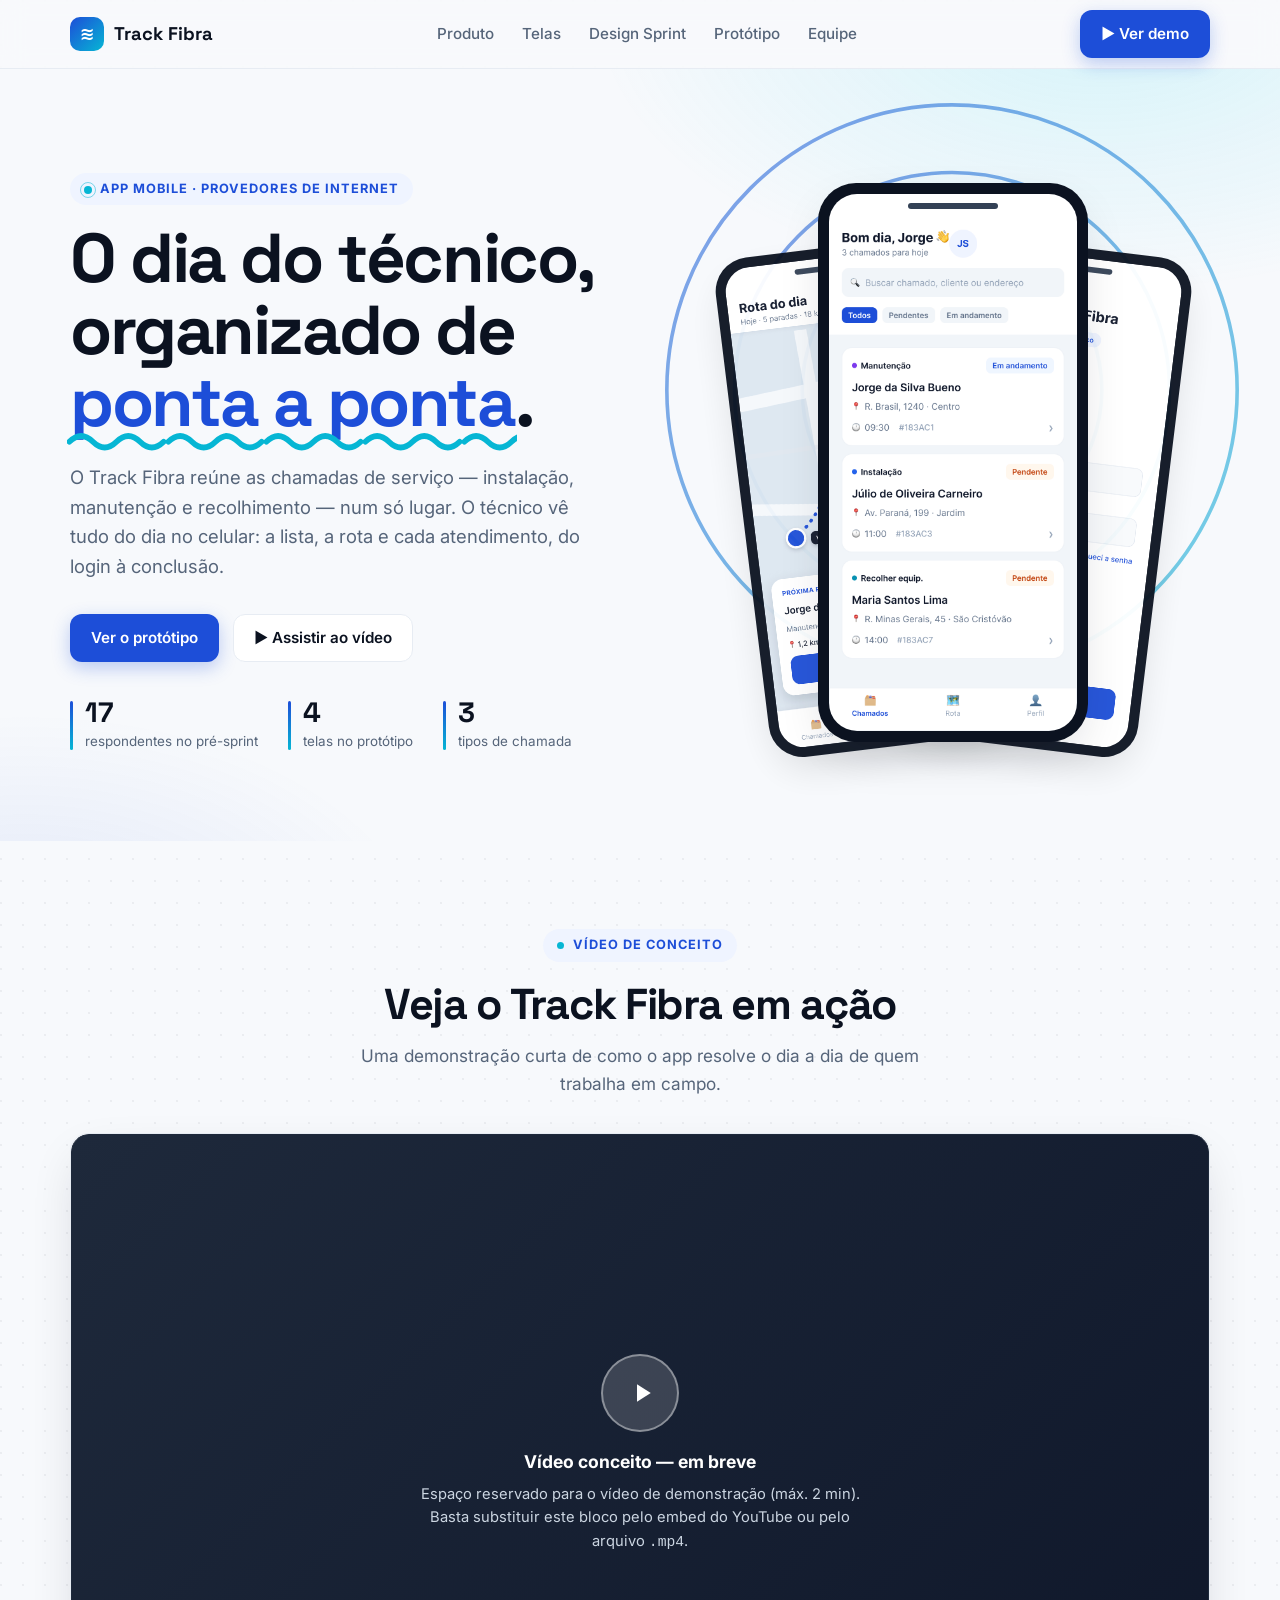
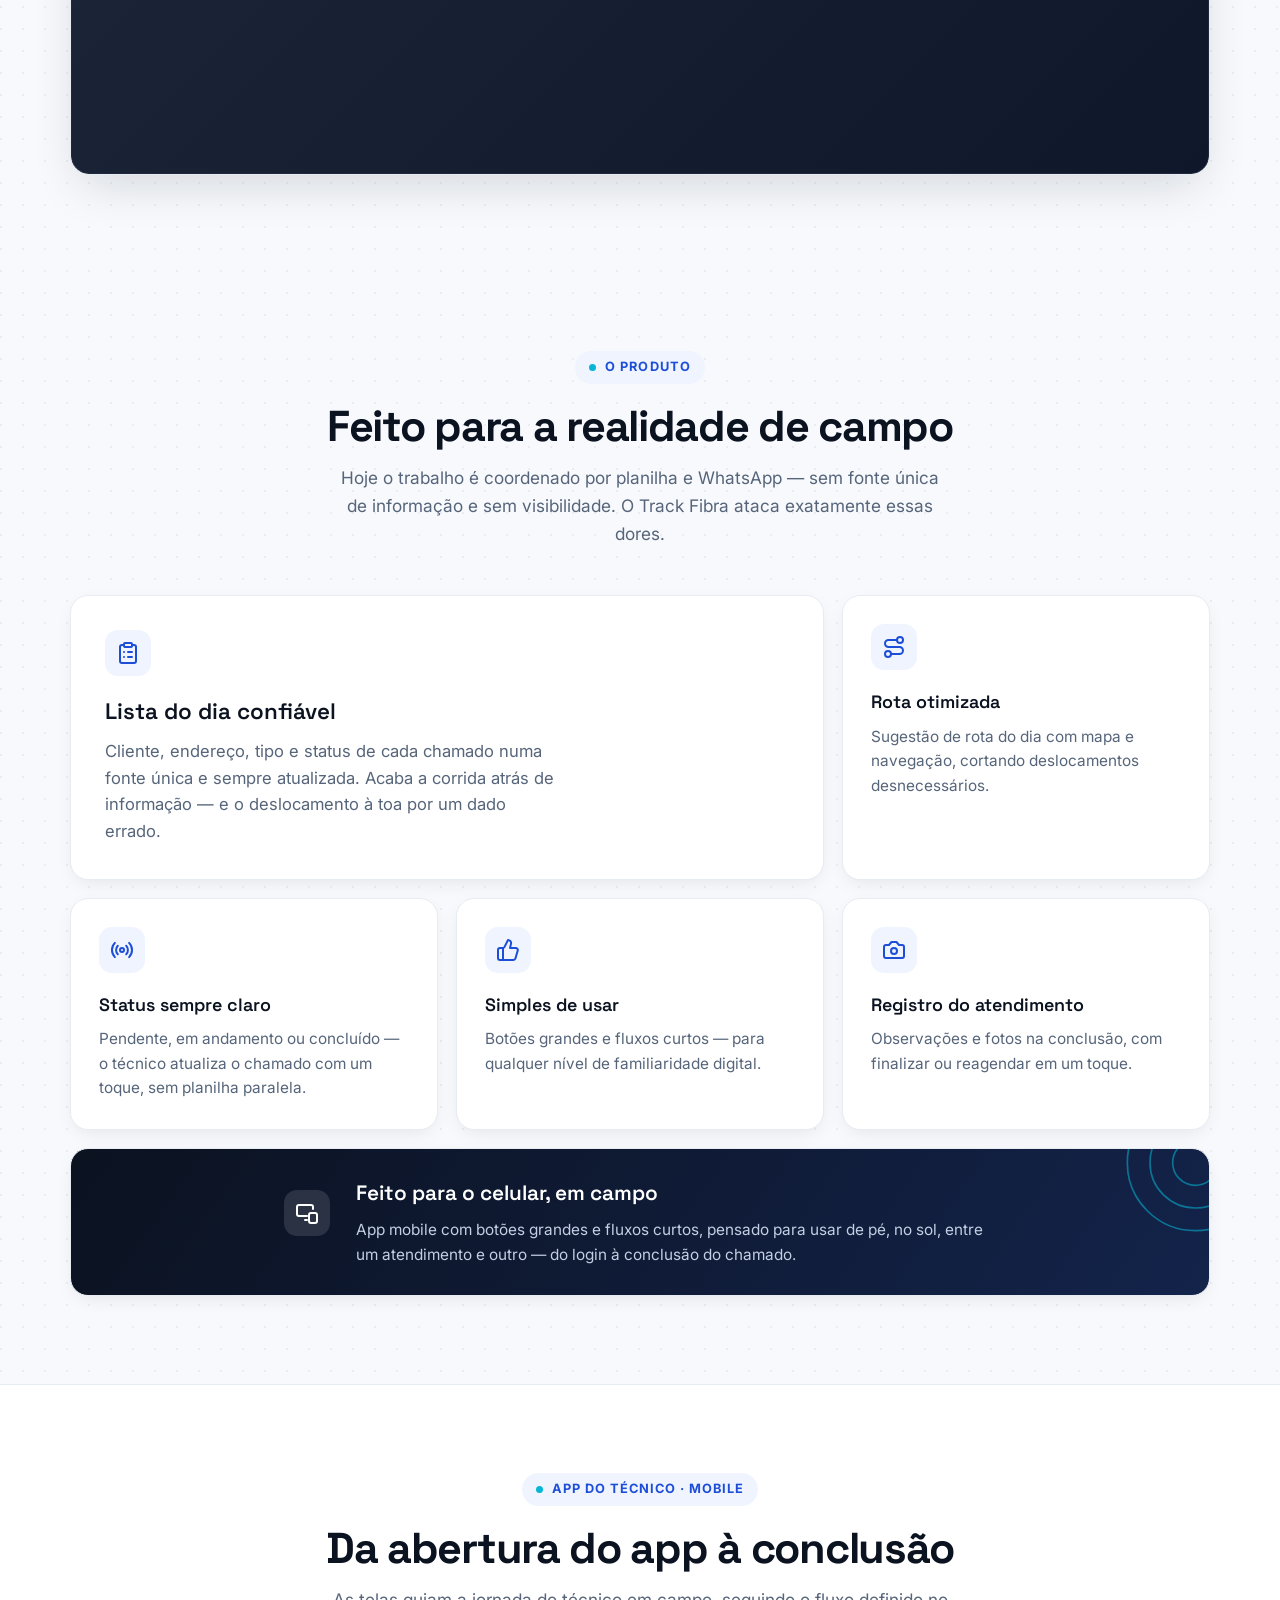
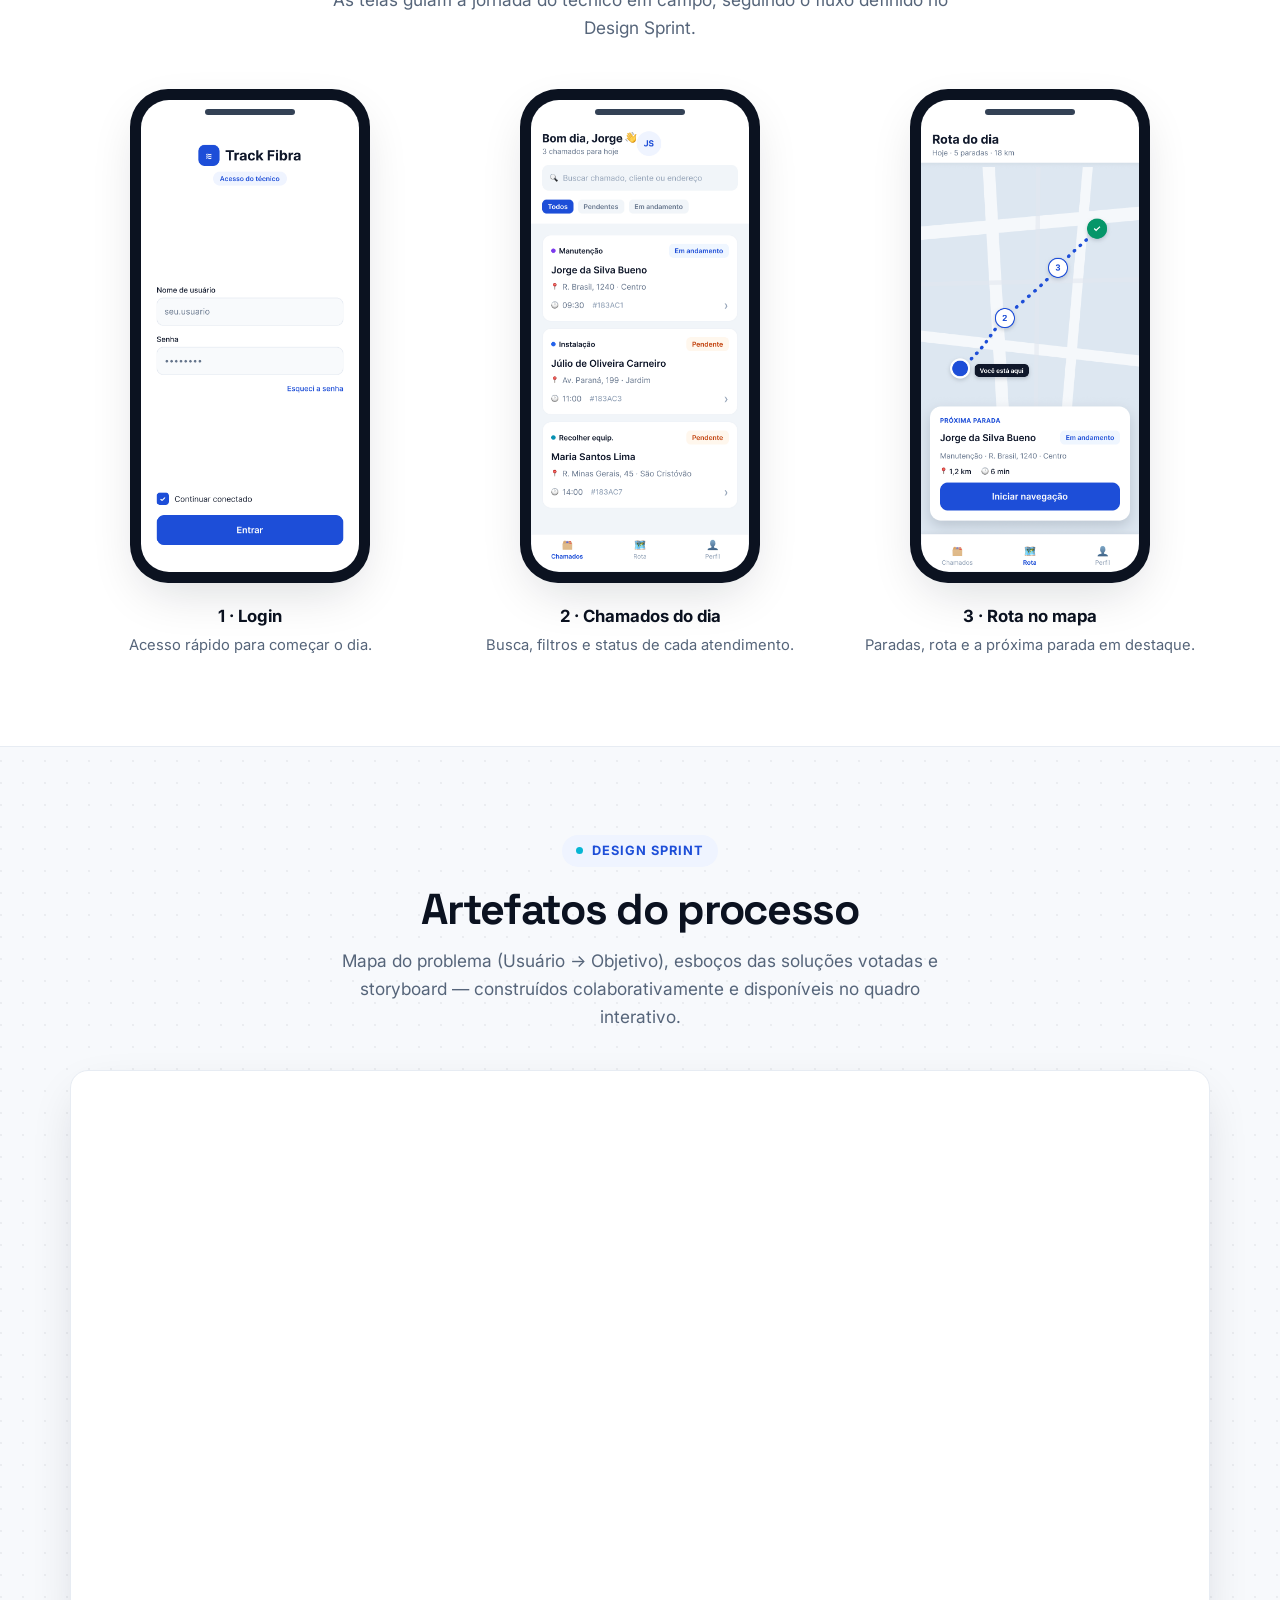
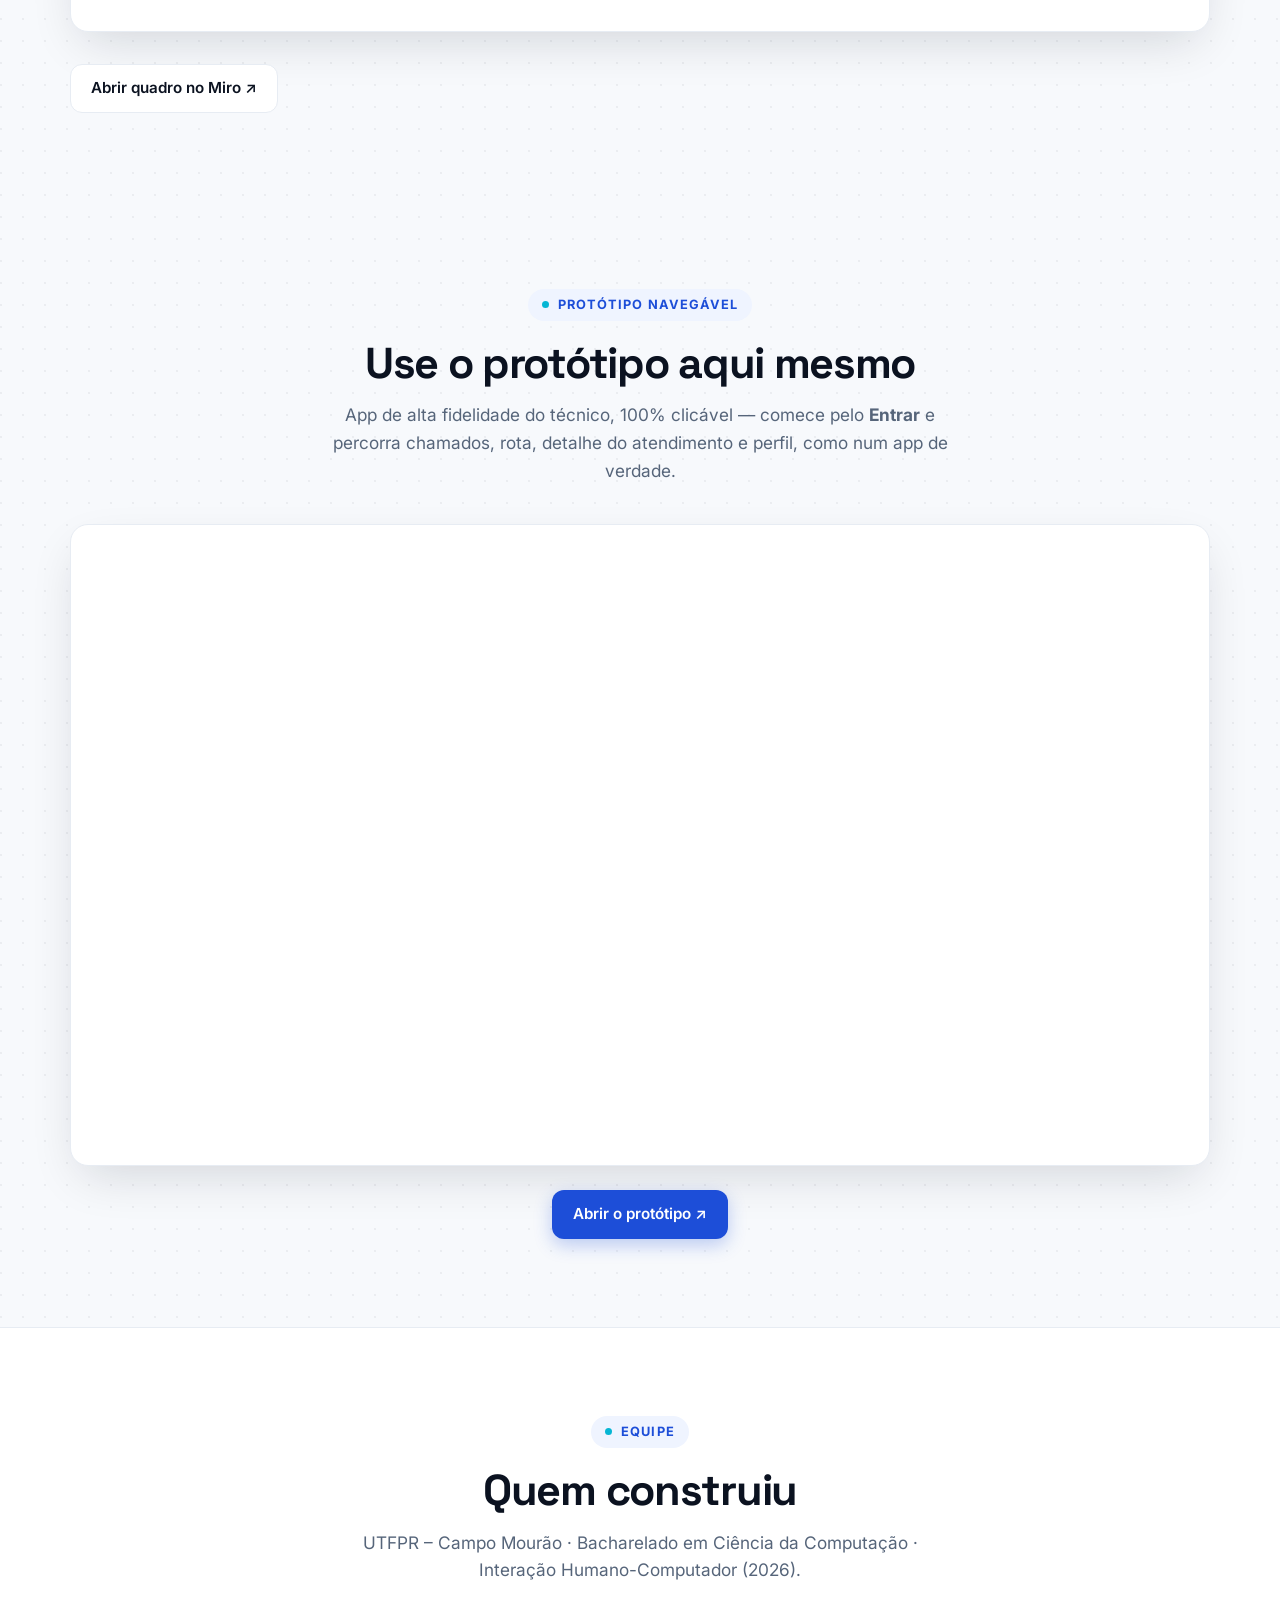
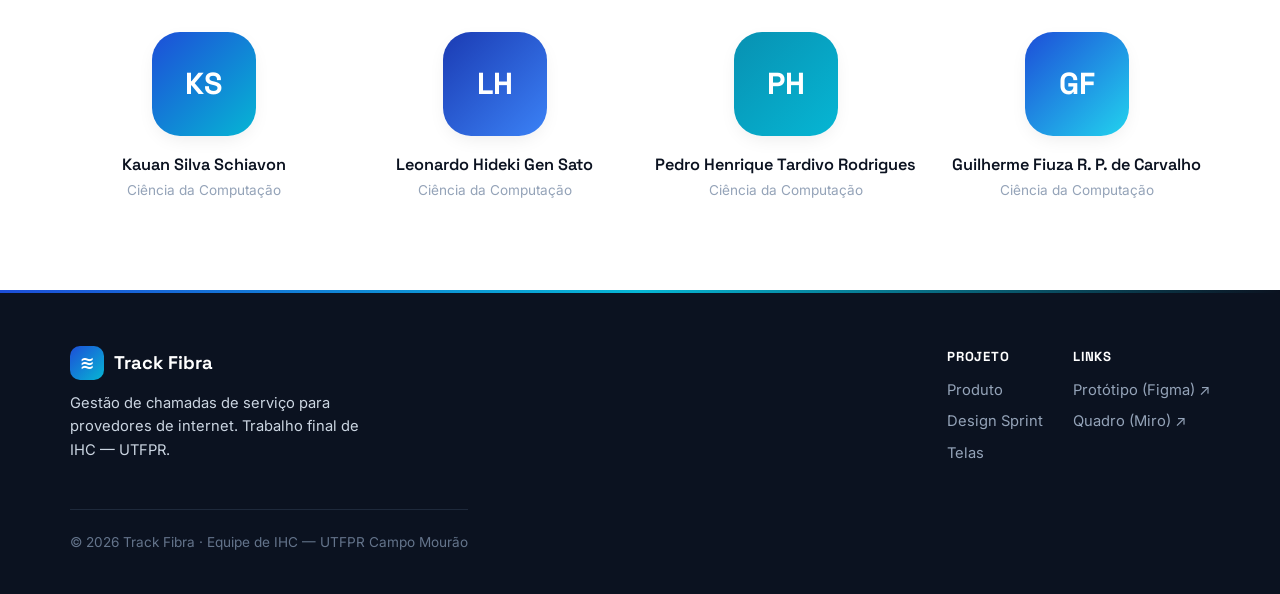
==== index.html @ 2c2a3953 "Remove supervisor — protótipo 100% interativo do técnico Supervisor removido da landing (seção, nav," ====
<!DOCTYPE html>
<html lang="pt-BR">
<head>
<meta charset="UTF-8">
<meta name="viewport" content="width=device-width, initial-scale=1.0">
<title>Track Fibra — Gestão de chamadas para provedores de internet</title>
<meta name="description" content="Track Fibra organiza o dia do técnico de campo: a lista de chamadas de serviço, a rota e cada atendimento, do login à conclusão. App mobile para provedores de internet.">
<link rel="preconnect" href="https://fonts.googleapis.com">
<link rel="preconnect" href="https://fonts.gstatic.com" crossorigin>
<link href="https://fonts.googleapis.com/css2?family=Inter:wght@400;500;600;700;800&family=Space+Grotesk:wght@500;600;700&display=swap" rel="stylesheet">
<link rel="stylesheet" href="styles.css">
</head>
<body>

<!-- ===== NAV ===== -->
<header class="nav">
  <div class="container">
    <div class="brand"><span class="mark">≋</span> Track Fibra</div>
    <nav class="nav-links">
      <a href="#produto">Produto</a>
      <a href="#telas">Telas</a>
      <a href="#sprint">Design Sprint</a>
      <a href="#prototipo">Protótipo</a>
      <a href="#equipe">Equipe</a>
    </nav>
    <a class="btn btn-primary" href="#video">▶ Ver demo</a>
  </div>
</header>

<!-- ===== HERO ===== -->
<section class="hero">
  <div class="hero-bg" aria-hidden="true">
    <svg class="signal" viewBox="0 0 240 240" fill="none">
      <defs>
        <linearGradient id="sg" x1="0" y1="0" x2="1" y2="1">
          <stop offset="0" stop-color="#1D4ED8"/><stop offset="1" stop-color="#06B6D4"/>
        </linearGradient>
      </defs>
      <g stroke="url(#sg)" stroke-width="1.5">
        <circle class="ring r1" cx="120" cy="120" r="34"/>
        <circle class="ring r2" cx="120" cy="120" r="62"/>
        <circle class="ring r3" cx="120" cy="120" r="90"/>
        <circle class="ring r4" cx="120" cy="120" r="118"/>
      </g>
      <circle cx="120" cy="120" r="6" fill="url(#sg)"/>
    </svg>
  </div>
  <div class="container hero-grid">
    <div class="hero-copy">
      <span class="eyebrow"><span class="sig-dot"></span>App mobile · Provedores de internet</span>
      <h1>O dia do técnico, organizado de <span class="hl">ponta a ponta</span>.</h1>
      <p class="hero-sub">O Track Fibra reúne as chamadas de serviço — instalação, manutenção e recolhimento —
         num só lugar. O técnico vê tudo do dia no celular: a lista, a rota e cada atendimento, do login à conclusão.</p>
      <div class="hero-cta">
        <a class="btn btn-primary" href="#prototipo">Ver o protótipo</a>
        <a class="btn btn-ghost" href="#video">▶ Assistir ao vídeo</a>
      </div>
      <div class="hero-stats">
        <div><b>17</b><span>respondentes no pré-sprint</span></div>
        <div><b>4</b><span>telas no protótipo</span></div>
        <div><b>3</b><span>tipos de chamada</span></div>
      </div>
    </div>
    <div class="hero-art">
      <div class="phone-stack">
        <div class="phone p1"><img src="assets/proto-rota.png" alt="Tela de rota do dia"></div>
        <div class="phone p2"><img src="assets/proto-lista.png" alt="Lista de chamados"></div>
        <div class="phone p3"><img src="assets/proto-login.png" alt="Tela de login"></div>
      </div>
    </div>
  </div>
</section>

<!-- ===== VÍDEO ===== -->
<section id="video">
  <div class="container center">
    <span class="eyebrow">Vídeo de conceito</span>
    <h2 class="title">Veja o Track Fibra em ação</h2>
    <p class="lead">Uma demonstração curta de como o app resolve o dia a dia de quem trabalha em campo.</p>
    <div class="embed-wrap" style="margin-top:36px">
      <!--
        ▶ COMO INSERIR O VÍDEO (≤ 2 min):
        1) YouTube: troque este bloco por
           <div class="video-frame"><iframe src="https://www.youtube.com/embed/SEU_ID" allowfullscreen></iframe></div>
        2) Arquivo local: <div class="video-frame"><video src="assets/video.mp4" controls poster="assets/proto-lista.png"></video></div>
      -->
      <div class="video-frame">
        <div>
          <div class="play"><svg viewBox="0 0 24 24"><path d="M8 5v14l11-7z"/></svg></div>
          <strong style="font-size:1.1rem">Vídeo conceito — em breve</strong>
          <p class="video-note">Espaço reservado para o vídeo de demonstração (máx. 2 min). Basta substituir este bloco pelo embed do YouTube ou pelo arquivo <code>.mp4</code>.</p>
        </div>
      </div>
    </div>
  </div>
</section>

<!-- ===== PRODUTO / DIFERENCIAIS ===== -->
<section id="produto">
  <div class="container">
    <div class="center">
      <span class="eyebrow">O produto</span>
      <h2 class="title">Feito para a realidade de campo</h2>
      <p class="lead">Hoje o trabalho é coordenado por planilha e WhatsApp — sem fonte única de informação
        e sem visibilidade. O Track Fibra ataca exatamente essas dores.</p>
    </div>
    <div class="bento">
      <div class="feature lg">
        <div class="ic"><svg viewBox="0 0 24 24"><rect x="8" y="2" width="8" height="4" rx="1"/><path d="M16 4h2a2 2 0 0 1 2 2v14a2 2 0 0 1-2 2H6a2 2 0 0 1-2-2V6a2 2 0 0 1 2-2h2"/><path d="M12 11h4M12 16h4M8 11h.01M8 16h.01"/></svg></div>
        <h3>Lista do dia confiável</h3>
        <p>Cliente, endereço, tipo e status de cada chamado numa fonte única e sempre atualizada. Acaba a corrida atrás de informação — e o deslocamento à toa por um dado errado.</p>
      </div>
      <div class="feature sm">
        <div class="ic"><svg viewBox="0 0 24 24"><circle cx="6" cy="19" r="3"/><path d="M9 19h8.5a3.5 3.5 0 0 0 0-7h-11a3.5 3.5 0 0 1 0-7H15"/><circle cx="18" cy="5" r="3"/></svg></div>
        <h3>Rota otimizada</h3>
        <p>Sugestão de rota do dia com mapa e navegação, cortando deslocamentos desnecessários.</p>
      </div>
      <div class="feature sm">
        <div class="ic"><svg viewBox="0 0 24 24"><path d="M4.9 19.1C1 15.2 1 8.8 4.9 4.9"/><path d="M7.8 16.2c-2.3-2.3-2.3-6.1 0-8.5"/><circle cx="12" cy="12" r="2"/><path d="M16.2 7.8c2.3 2.3 2.3 6.1 0 8.5"/><path d="M19.1 4.9C23 8.8 23 15.2 19.1 19.1"/></svg></div>
        <h3>Status sempre claro</h3>
        <p>Pendente, em andamento ou concluído — o técnico atualiza o chamado com um toque, sem planilha paralela.</p>
      </div>
      <div class="feature sm">
        <div class="ic"><svg viewBox="0 0 24 24"><path d="M7 10v12"/><path d="M15 5.88 14 10h5.83a2 2 0 0 1 1.92 2.56l-2.33 8A2 2 0 0 1 17.5 22H4a2 2 0 0 1-2-2v-8a2 2 0 0 1 2-2h2.76a2 2 0 0 0 1.79-1.11L12 2a3.13 3.13 0 0 1 3 3.88Z"/></svg></div>
        <h3>Simples de usar</h3>
        <p>Botões grandes e fluxos curtos — para qualquer nível de familiaridade digital.</p>
      </div>
      <div class="feature sm">
        <div class="ic"><svg viewBox="0 0 24 24"><path d="M14.5 4h-5L7 7H4a2 2 0 0 0-2 2v9a2 2 0 0 0 2 2h16a2 2 0 0 0 2-2V9a2 2 0 0 0-2-2h-3l-2.5-3z"/><circle cx="12" cy="13" r="3"/></svg></div>
        <h3>Registro do atendimento</h3>
        <p>Observações e fotos na conclusão, com finalizar ou reagendar em um toque.</p>
      </div>
      <div class="feature dark wide">
        <svg class="sig-deco" viewBox="0 0 120 120" fill="none"><g stroke-width="1.2"><circle cx="92" cy="28" r="16"/><circle cx="92" cy="28" r="32"/><circle cx="92" cy="28" r="48"/></g></svg>
        <div class="ic"><svg viewBox="0 0 24 24"><path d="M18 8V6a2 2 0 0 0-2-2H4a2 2 0 0 0-2 2v7a2 2 0 0 0 2 2h8"/><path d="M10 19h2"/><rect x="14" y="12" width="8" height="10" rx="2"/></svg></div>
        <div>
          <h3>Feito para o celular, em campo</h3>
          <p>App mobile com botões grandes e fluxos curtos, pensado para usar de pé, no sol, entre um atendimento e outro — do login à conclusão do chamado.</p>
        </div>
      </div>
    </div>
  </div>
</section>

<!-- ===== TELAS ===== -->
<section id="telas" class="screens">
  <div class="container">
    <div class="center">
      <span class="eyebrow">App do técnico · Mobile</span>
      <h2 class="title">Da abertura do app à conclusão</h2>
      <p class="lead">As telas guiam a jornada do técnico em campo, seguindo o fluxo definido no Design Sprint.</p>
    </div>
    <div class="screen-row">
      <div class="screen-card">
        <div class="phone"><img src="assets/proto-login.png" alt="Login"></div>
        <h4>1 · Login</h4>
        <p>Acesso rápido para começar o dia.</p>
      </div>
      <div class="screen-card">
        <div class="phone"><img src="assets/proto-lista.png" alt="Lista de chamados"></div>
        <h4>2 · Chamados do dia</h4>
        <p>Busca, filtros e status de cada atendimento.</p>
      </div>
      <div class="screen-card">
        <div class="phone"><img src="assets/proto-rota.png" alt="Rota do dia"></div>
        <h4>3 · Rota no mapa</h4>
        <p>Paradas, rota e a próxima parada em destaque.</p>
      </div>
    </div>
  </div>
</section>

<!-- ===== DESIGN SPRINT ===== -->
<section id="sprint">
  <div class="container">
    <div class="center">
      <span class="eyebrow">Design Sprint</span>
      <h2 class="title">Artefatos do processo</h2>
      <p class="lead">Mapa do problema (Usuário → Objetivo), esboços das soluções votadas e storyboard —
        construídos colaborativamente e disponíveis no quadro interativo.</p>
    </div>

    <div class="embed-wrap">
      <!-- O board precisa estar compartilhado ("qualquer pessoa com o link") para o embed renderizar. -->
      <iframe src="https://miro.com/app/live-embed/uXjVHEnk3OE=/?embedMode=view_only_without_ui&moveToViewport=-2200,-1100,5200,4200"
              title="Quadro do Design Sprint no Miro" allowfullscreen loading="lazy"></iframe>
    </div>

    <p class="lead" style="margin-top:32px">
      <a class="btn btn-ghost" href="https://miro.com/app/board/uXjVHEnk3OE=/" target="_blank" rel="noopener">Abrir quadro no Miro ↗</a>
    </p>
  </div>
</section>

<!-- ===== PROTÓTIPO FIGMA ===== -->
<section id="prototipo" class="figma">
  <div class="container">
    <div class="center">
      <span class="eyebrow">Protótipo navegável</span>
      <h2 class="title">Use o protótipo aqui mesmo</h2>
      <p class="lead">App de alta fidelidade do técnico, 100% clicável — comece pelo <b>Entrar</b> e percorra
        chamados, rota, detalhe do atendimento e perfil, como num app de verdade.</p>
    </div>
    <div class="embed-wrap">
      <!-- Embed de PROTÓTIPO (clicável), iniciando no Login (node 6-2).
           O arquivo precisa estar compartilhado ("qualquer pessoa com o link pode ver") para o embed funcionar. -->
      <iframe title="Protótipo Track Fibra no Figma" allowfullscreen loading="lazy"
        src="https://embed.figma.com/proto/WlkwUAUbbs0dsNf184dEUv/Track-Fibra?node-id=6-2&starting-point-node-id=6-2&scaling=min-zoom&content-scaling=fixed&embed-host=share"></iframe>
    </div>
    <p class="center" style="margin-top:24px">
      <a class="btn btn-primary" href="https://www.figma.com/proto/WlkwUAUbbs0dsNf184dEUv/Track-Fibra?node-id=6-2&starting-point-node-id=6-2&scaling=min-zoom" target="_blank" rel="noopener">Abrir o protótipo ↗</a>
    </p>
  </div>
</section>

<!-- ===== EQUIPE ===== -->
<section id="equipe" class="team">
  <div class="container">
    <div class="center">
      <span class="eyebrow">Equipe</span>
      <h2 class="title">Quem construiu</h2>
      <p class="lead">UTFPR – Campo Mourão · Bacharelado em Ciência da Computação · Interação Humano-Computador (2026).</p>
    </div>
    <div class="team-grid">
      <!-- Para usar fotos reais: troque a div.avatar por <img class="avatar" src="assets/foto-nome.jpg" alt="Nome"> -->
      <div class="member">
        <div class="avatar" style="background:linear-gradient(135deg,#1D4ED8,#06B6D4)">KS</div>
        <h4>Kauan Silva Schiavon</h4><p>Ciência da Computação</p>
      </div>
      <div class="member">
        <div class="avatar" style="background:linear-gradient(135deg,#1B3BB3,#3B82F6)">LH</div>
        <h4>Leonardo Hideki Gen Sato</h4><p>Ciência da Computação</p>
      </div>
      <div class="member">
        <div class="avatar" style="background:linear-gradient(135deg,#0891B2,#06B6D4)">PH</div>
        <h4>Pedro Henrique Tardivo Rodrigues</h4><p>Ciência da Computação</p>
      </div>
      <div class="member">
        <div class="avatar" style="background:linear-gradient(135deg,#1D4ED8,#22D3EE)">GF</div>
        <h4>Guilherme Fiuza R. P. de Carvalho</h4><p>Ciência da Computação</p>
      </div>
    </div>
  </div>
</section>

<!-- ===== FOOTER ===== -->
<footer>
  <div class="container">
    <div>
      <div class="brand"><span class="mark">≋</span> Track Fibra</div>
      <p style="margin-top:12px;max-width:300px;font-size:.92rem">Gestão de chamadas de serviço para provedores de internet. Trabalho final de IHC — UTFPR.</p>
    </div>
    <div class="foot-links">
      <div class="foot-col">
        <h5>Projeto</h5>
        <a href="#produto">Produto</a>
        <a href="#sprint">Design Sprint</a>
        <a href="#telas">Telas</a>
      </div>
      <div class="foot-col">
        <h5>Links</h5>
        <a href="https://www.figma.com/design/WlkwUAUbbs0dsNf184dEUv" target="_blank" rel="noopener">Protótipo (Figma) ↗</a>
        <a href="https://miro.com/app/board/uXjVHEnk3OE=/" target="_blank" rel="noopener">Quadro (Miro) ↗</a>
      </div>
    </div>
  </div>
  <div class="container"><div class="copy">© 2026 Track Fibra · Equipe de IHC — UTFPR Campo Mourão</div></div>
</footer>

<script>
(function(){
  if (window.matchMedia && matchMedia('(prefers-reduced-motion: reduce)').matches) return;
  var els = [].slice.call(document.querySelectorAll('.center, .feature, .screen-card, .member'));
  var io = new IntersectionObserver(function(entries){
    entries.forEach(function(e){ if(e.isIntersecting){ e.target.classList.add('in'); io.unobserve(e.target); } });
  }, {threshold:0.12, rootMargin:'0px 0px -6% 0px'});
  els.forEach(function(el){
    if(el.getBoundingClientRect().top < window.innerHeight*0.92) return; /* já visível: não esconde */
    el.classList.add('reveal');
    io.observe(el);
  });
})();
</script>

</body>
</html>
---- styles.css ----
/* ===== Track Fibra — Landing Page ===== */
:root{
  --display:'Space Grotesk',-apple-system,system-ui,sans-serif;
  --sans:'Inter',system-ui,-apple-system,sans-serif;
  --blue:#1D4ED8; --blue-dark:#1B3BB3; --cyan:#06B6D4; --cyan-soft:#22D3EE;
  --ink:#0B1220; --ink-2:#1E293B; --gray:#56657A; --mute:#94A3B8;
  --bg:#F7F9FC; --card:#FFFFFF; --line:#E7ECF3; --line-2:#D6DEEA;
  --radius:18px; --radius-lg:26px; --radius-sm:12px;
  --shadow:0 18px 50px -12px rgba(11,18,32,.16);
  --shadow-sm:0 6px 20px -6px rgba(11,18,32,.10);
}
*{box-sizing:border-box;margin:0;padding:0}
html{scroll-behavior:smooth}
body{
  font-family:var(--sans);
  color:var(--ink);
  background:
    radial-gradient(circle at 1px 1px, rgba(11,18,32,.05) 1px, transparent 0) 0 0/22px 22px,
    var(--bg);
  line-height:1.6;
  -webkit-font-smoothing:antialiased;
}
a{color:inherit;text-decoration:none}
img{max-width:100%;display:block}
.container{width:min(1140px,92vw);margin-inline:auto}
section{padding:88px 0}
.eyebrow{
  display:inline-block;font-size:.8rem;font-weight:700;letter-spacing:.08em;
  text-transform:uppercase;color:var(--blue);
  background:#EFF4FF;padding:6px 14px;border-radius:999px;margin-bottom:18px;
}
h2.title{font-family:var(--display);font-size:clamp(1.85rem,3.4vw,2.7rem);font-weight:700;letter-spacing:-.03em;line-height:1.12}
.brand{font-family:var(--display)}
.lead{color:var(--gray);font-size:1.08rem;max-width:620px;margin-top:14px}
.center{text-align:center}
.center .lead{margin-inline:auto}

/* ===== Nav ===== */
.nav{
  position:sticky;top:0;z-index:50;background:rgba(248,250,252,.85);
  backdrop-filter:blur(12px);border-bottom:1px solid var(--line);
}
.nav .container{display:flex;align-items:center;justify-content:space-between;height:68px}
.brand{display:flex;align-items:center;gap:10px;font-weight:800;font-size:1.15rem}
.brand .mark{
  width:34px;height:34px;border-radius:10px;background:linear-gradient(135deg,var(--blue),var(--cyan));
  display:grid;place-items:center;color:#fff;font-size:1.1rem;font-weight:700;
}
.nav-links{display:flex;gap:28px;font-size:.95rem;font-weight:500;color:var(--gray)}
.nav-links a:hover{color:var(--ink)}
.btn{
  display:inline-flex;align-items:center;gap:8px;font-weight:600;font-size:.95rem;
  padding:11px 20px;border-radius:12px;border:1.5px solid transparent;cursor:pointer;transition:.18s;
}
.btn-primary{background:var(--blue);color:#fff;box-shadow:0 6px 18px rgba(29,78,216,.28)}
.btn-primary:hover{background:var(--blue-dark);transform:translateY(-1px)}
.btn-ghost{background:#fff;border-color:var(--line);color:var(--ink)}
.btn-ghost:hover{border-color:var(--blue);color:var(--blue)}
@media(max-width:760px){.nav-links{display:none}}

/* ===== Hero (Sinal & Fibra) ===== */
.hero{
  position:relative;overflow:hidden;padding:104px 0 88px;
  background:
    radial-gradient(820px 460px at 86% -8%, rgba(34,211,238,.16), transparent 62%),
    radial-gradient(680px 420px at 2% 116%, rgba(29,78,216,.10), transparent 60%),
    var(--bg);
}
.hero-bg{position:absolute;inset:0;z-index:0;pointer-events:none;overflow:hidden}
.hero-bg .signal{position:absolute;right:3%;top:4%;width:min(580px,46vw);height:auto;opacity:.55}
.signal .ring{transform-origin:center;animation:sig-pulse 4.2s ease-in-out infinite}
.signal .r2{animation-delay:.5s}.signal .r3{animation-delay:1s}.signal .r4{animation-delay:1.5s}
@keyframes sig-pulse{0%,100%{opacity:.12}50%{opacity:.7}}
.hero .container.hero-grid{position:relative;z-index:1;display:grid;grid-template-columns:1.06fr .94fr;gap:48px;align-items:center}
.hero-copy{animation:rise .7s cubic-bezier(.2,.7,.2,1) both}
.hero h1{font-family:var(--display);font-size:clamp(2.5rem,5.4vw,4.4rem);font-weight:700;letter-spacing:-.035em;line-height:1.04;color:var(--ink)}
.hl{position:relative;white-space:nowrap;color:var(--blue)}
.hl::after{content:"";position:absolute;left:-.04em;right:-.04em;bottom:-.07em;height:.34em;
  background:url("data:image/svg+xml,%3Csvg xmlns='http://www.w3.org/2000/svg' width='42' height='10' viewBox='0 0 42 10'%3E%3Cpath d='M1 6 Q6 1 11 6 T21 6 T31 6 T41 6' fill='none' stroke='%2306B6D4' stroke-width='2.4' stroke-linecap='round'/%3E%3C/svg%3E") repeat-x;
  background-size:auto 100%;}
.hero-sub{color:var(--gray);font-size:1.16rem;margin:24px 0 32px;max-width:520px}
.hero-cta{display:flex;gap:14px;flex-wrap:wrap}
.hero-stats{margin-top:36px;display:flex;gap:30px;flex-wrap:wrap}
.hero-stats > div{position:relative;padding-left:15px}
.hero-stats > div::before{content:"";position:absolute;left:0;top:3px;bottom:3px;width:3px;border-radius:3px;background:linear-gradient(180deg,var(--blue),var(--cyan))}
.hero-stats b{font-family:var(--display);font-weight:700;color:var(--ink);font-size:1.75rem;display:block;line-height:1.05}
.hero-stats span{color:var(--gray);font-size:.84rem}
.eyebrow .sig-dot{position:relative;display:inline-block;width:8px;height:8px;border-radius:50%;background:var(--cyan);margin-right:8px;vertical-align:middle}
.eyebrow .sig-dot::after{content:"";position:absolute;inset:-4px;border-radius:50%;border:1.5px solid var(--cyan);opacity:.5;animation:sig-pulse 2s ease-out infinite}
.hero-art{position:relative}
@keyframes rise{from{opacity:0;transform:translateY(18px)}to{opacity:1;transform:none}}

/* phone mockup */
.phone{
  width:270px;border-radius:38px;background:#0B1220;padding:11px;box-shadow:var(--shadow);
  margin-inline:auto;position:relative;
}
.phone::before{content:"";position:absolute;top:20px;left:50%;transform:translateX(-50%);width:90px;height:6px;border-radius:99px;background:#334155;z-index:2}
.phone img{border-radius:28px;width:100%}
.phone-stack{position:relative;height:560px}
.phone-stack .phone{position:absolute}
.phone-stack .p1{left:6%;top:34px;transform:rotate(-7deg) scale(.9);z-index:1;opacity:.95}
.phone-stack .p2{left:50%;transform:translateX(-50%);z-index:3}
.phone-stack .p3{right:6%;top:34px;transform:rotate(7deg) scale(.9);z-index:1;opacity:.95}
@media(max-width:920px){
  .hero .container.hero-grid{grid-template-columns:1fr;gap:24px}
  .hero-bg .signal{width:78vw;right:-12%;top:auto;bottom:-4%;opacity:.3}
  .phone-stack{height:520px;margin-top:10px}
}
@media(prefers-reduced-motion:reduce){
  .signal .ring,.eyebrow .sig-dot::after,.hero-copy{animation:none}
}

/* ===== Video ===== */
.video-frame{
  position:relative;aspect-ratio:16/9;border-radius:var(--radius);overflow:hidden;
  background:linear-gradient(135deg,#1E293B,#0F172A);box-shadow:var(--shadow);
  display:grid;place-items:center;text-align:center;color:#fff;border:1px solid #1e293b;
}
.video-frame iframe,.video-frame video{position:absolute;inset:0;width:100%;height:100%;border:0}
.play{width:78px;height:78px;border-radius:50%;background:rgba(255,255,255,.16);display:grid;place-items:center;margin:0 auto 16px;border:2px solid rgba(255,255,255,.4)}
.play svg{width:30px;height:30px;fill:#fff;margin-left:4px}
.video-note{font-size:.92rem;color:#cbd5e1;max-width:440px;margin:6px auto 0}

/* ===== Features ===== */
.grid-3{display:grid;grid-template-columns:repeat(3,1fr);gap:22px;margin-top:48px}
.feature{background:var(--card);border:1px solid var(--line);border-radius:var(--radius);padding:28px;box-shadow:var(--shadow-sm);transition:.2s}
.feature:hover{transform:translateY(-4px);box-shadow:var(--shadow)}
.feature .ic{width:48px;height:48px;border-radius:13px;background:#EFF4FF;display:grid;place-items:center;font-size:1.4rem;margin-bottom:16px}
.feature h3{font-size:1.12rem;font-weight:700;margin-bottom:8px}
.feature p{color:var(--gray);font-size:.96rem}
@media(max-width:860px){.grid-3{grid-template-columns:1fr}}

/* ===== Screens showcase ===== */
.screens{background:#fff;border-top:1px solid var(--line);border-bottom:1px solid var(--line)}
.screen-row{display:grid;grid-template-columns:repeat(3,1fr);gap:30px;margin-top:48px}
.screen-card{text-align:center}
.screen-card .phone{width:240px}
.screen-card h4{margin-top:20px;font-size:1.05rem;font-weight:700}
.screen-card p{color:var(--gray);font-size:.92rem;margin-top:4px}
@media(max-width:860px){.screen-row{grid-template-columns:1fr;gap:48px}}

/* ===== Artifacts ===== */
.embed-wrap{margin-top:40px;border-radius:var(--radius);overflow:hidden;border:1px solid var(--line);box-shadow:var(--shadow);background:#fff}
.embed-wrap iframe{display:block;width:100%;height:560px;border:0}
.sketches{display:grid;grid-template-columns:repeat(4,1fr);gap:18px;margin-top:34px}
.sketch{background:#fff;border:1px solid var(--line);border-radius:14px;padding:12px;box-shadow:var(--shadow-sm)}
.sketch img{border-radius:8px;background:#f1f5f9}
.sketch span{display:block;text-align:center;font-size:.86rem;font-weight:600;color:var(--blue);margin-top:10px}
@media(max-width:860px){.sketches{grid-template-columns:repeat(2,1fr)}}

/* ===== Figma ===== */
.figma .embed-wrap iframe{height:640px}

/* ===== Team ===== */
.team{background:#fff;border-top:1px solid var(--line)}
.team-grid{display:grid;grid-template-columns:repeat(4,1fr);gap:24px;margin-top:48px}
.member{text-align:center}
.avatar{
  width:104px;height:104px;border-radius:50%;margin:0 auto 16px;display:grid;place-items:center;
  font-size:1.9rem;font-weight:800;color:#fff;box-shadow:var(--shadow-sm);
}
.member h4{font-size:1.02rem;font-weight:700}
.member p{color:var(--mute);font-size:.85rem;margin-top:2px}
@media(max-width:860px){.team-grid{grid-template-columns:repeat(2,1fr);gap:34px}}

/* ===== Footer ===== */
footer{background:var(--ink);color:#cbd5e1;padding:56px 0 40px}
footer .container{display:flex;justify-content:space-between;gap:30px;flex-wrap:wrap;align-items:flex-start}
footer .brand{color:#fff}
.foot-links{display:flex;gap:30px;flex-wrap:wrap}
.foot-col h5{color:#fff;font-size:.82rem;text-transform:uppercase;letter-spacing:.06em;margin-bottom:12px}
.foot-col a{display:block;color:#94a3b8;font-size:.92rem;margin-bottom:8px}
.foot-col a:hover{color:#fff}
.copy{margin-top:36px;padding-top:22px;border-top:1px solid #1e293b;font-size:.85rem;color:#64748b;text-align:center}

/* ===== Sinal & Fibra — Fase 2 (coesão geral) ===== */
/* eyebrow com ponto de sinal nas demais seções */
section:not(.hero) .eyebrow{display:inline-flex;align-items:center}
section:not(.hero) .eyebrow::before{content:"";width:7px;height:7px;border-radius:50%;background:var(--cyan);margin-right:9px;flex:none}

/* títulos de card com a display */
.feature h3{font-family:var(--display);font-weight:600;font-size:1.12rem;margin-bottom:8px}

/* ícones de linha (Lucide) — substituem os emojis */
.feature .ic{width:46px;height:46px;border-radius:13px;background:#EFF4FF;display:grid;place-items:center;margin-bottom:18px}
.feature .ic svg{fill:none;stroke-linecap:round;stroke-linejoin:round}
.feature .ic svg{width:24px;height:24px;stroke:var(--blue);stroke-width:2}

/* bento grid das features */
.bento{display:grid;grid-template-columns:repeat(6,1fr);gap:18px;margin-top:48px;align-items:stretch}
.bento .feature{margin:0;display:flex;flex-direction:column}
.feature.lg{grid-column:span 4;padding:34px}
.feature.lg h3{font-size:1.4rem}
.feature.lg p{font-size:1.04rem;max-width:46ch}
.feature.sm{grid-column:span 2}
.feature.dark{grid-column:span 6;position:relative;overflow:hidden;background:linear-gradient(125deg,#0B1220,#13234a);color:#fff;justify-content:center}
.feature.dark.wide{flex-direction:row;align-items:center;gap:26px}
.feature.dark h3{color:#fff;font-size:1.3rem}
.feature.dark p{color:#c3cfe2;max-width:64ch}
.feature.dark .ic{background:rgba(255,255,255,.12);flex:none}
.feature.dark .ic svg{stroke:#fff}
.feature .sig-deco{position:absolute;right:-26px;top:-26px;width:170px;height:170px;opacity:.55;pointer-events:none}
.feature .sig-deco circle{stroke:var(--cyan);fill:none}
@media(max-width:980px){
  .bento{grid-template-columns:repeat(2,1fr)}
  .feature.lg,.feature.dark{grid-column:span 2}
  .feature.sm{grid-column:span 1}
}
@media(max-width:560px){
  .bento{grid-template-columns:1fr}
  .feature.lg,.feature.sm,.feature.dark{grid-column:auto}
  .feature.dark.wide{flex-direction:column;align-items:flex-start;gap:14px}
}

/* equipe — avatares em squircle + display */
.member .avatar{border-radius:28px;font-family:var(--display)}
.member h4{font-family:var(--display);font-weight:600}

/* footer — fio de sinal no topo + display nas colunas */
footer{position:relative;overflow:hidden}
footer::before{content:"";position:absolute;top:0;left:0;right:0;height:3px;background:linear-gradient(90deg,var(--blue),var(--cyan),transparent)}
footer .foot-col h5{font-family:var(--display)}

/* motion — reveal no scroll */
.reveal{opacity:0;transform:translateY(18px);transition:opacity .6s ease,transform .6s cubic-bezier(.2,.7,.2,1)}
.reveal.in{opacity:1;transform:none}
@media(prefers-reduced-motion:reduce){.reveal{opacity:1;transform:none;transition:none}}
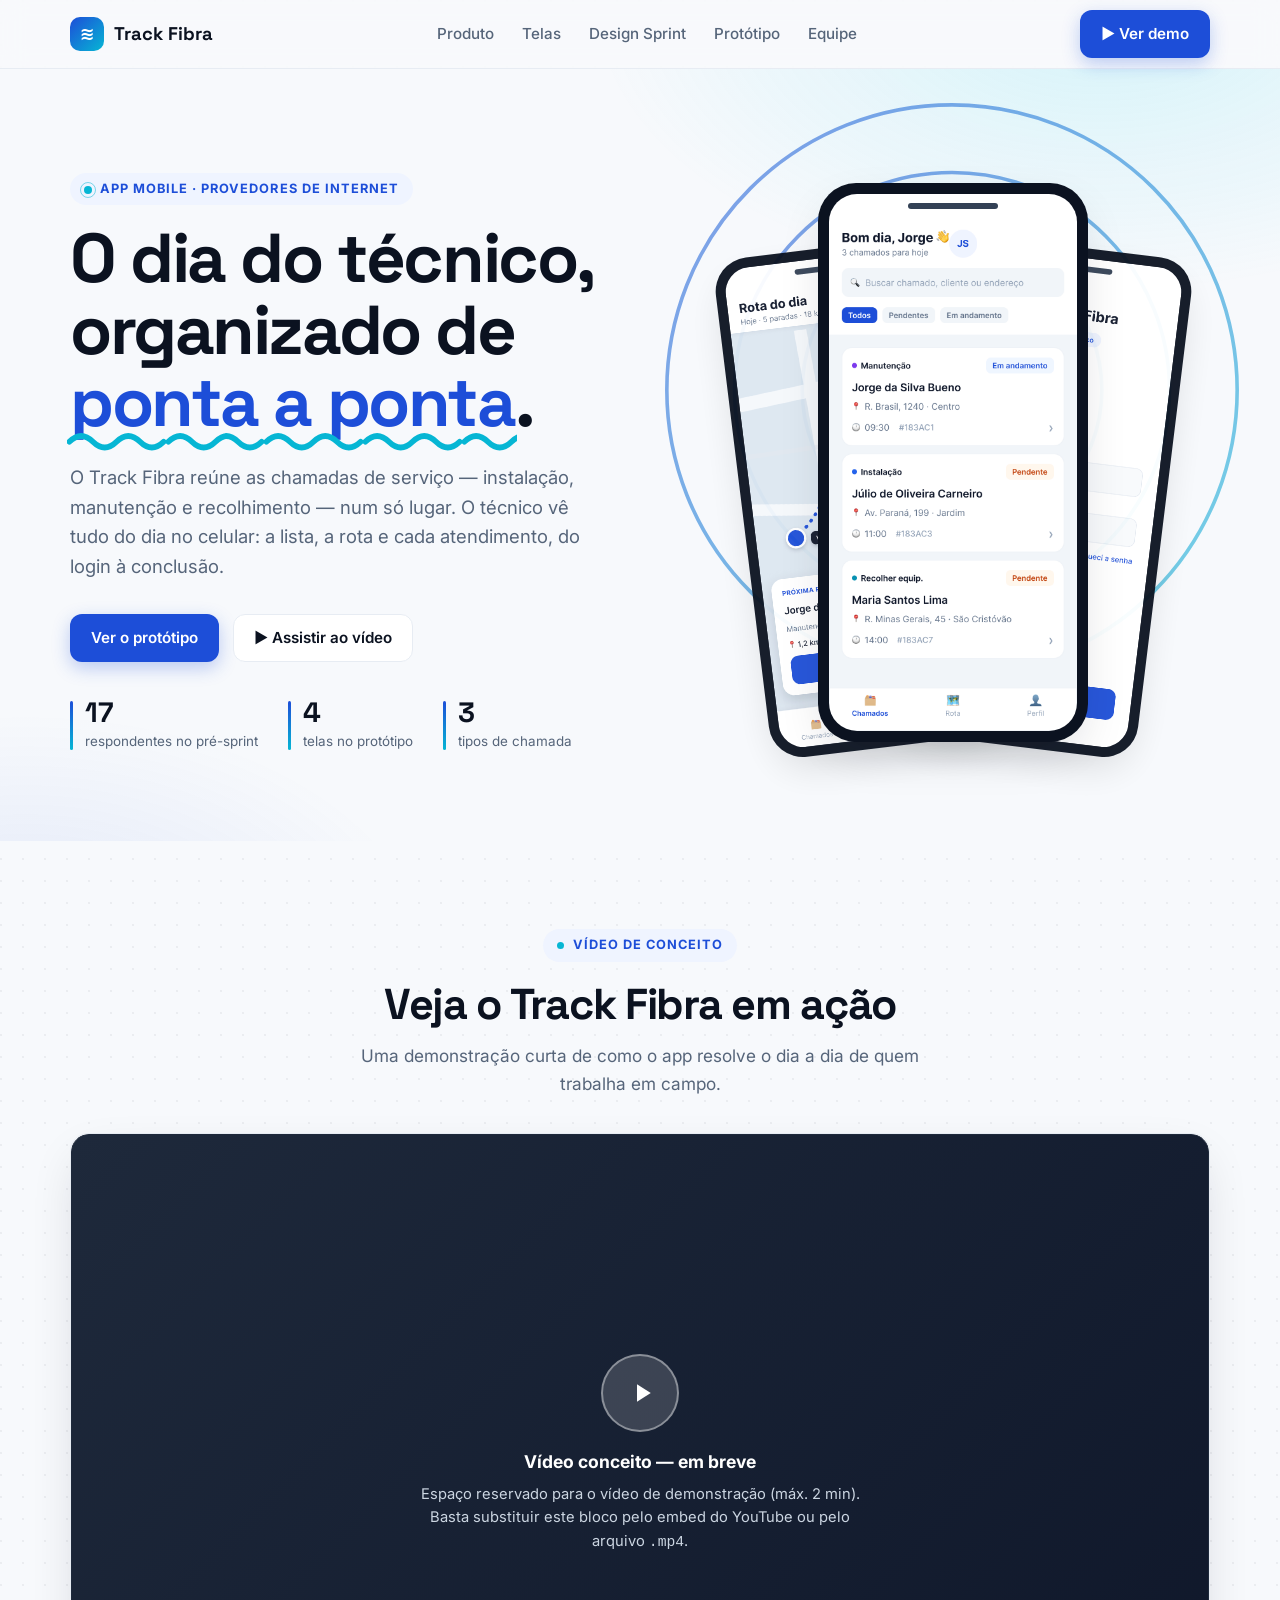
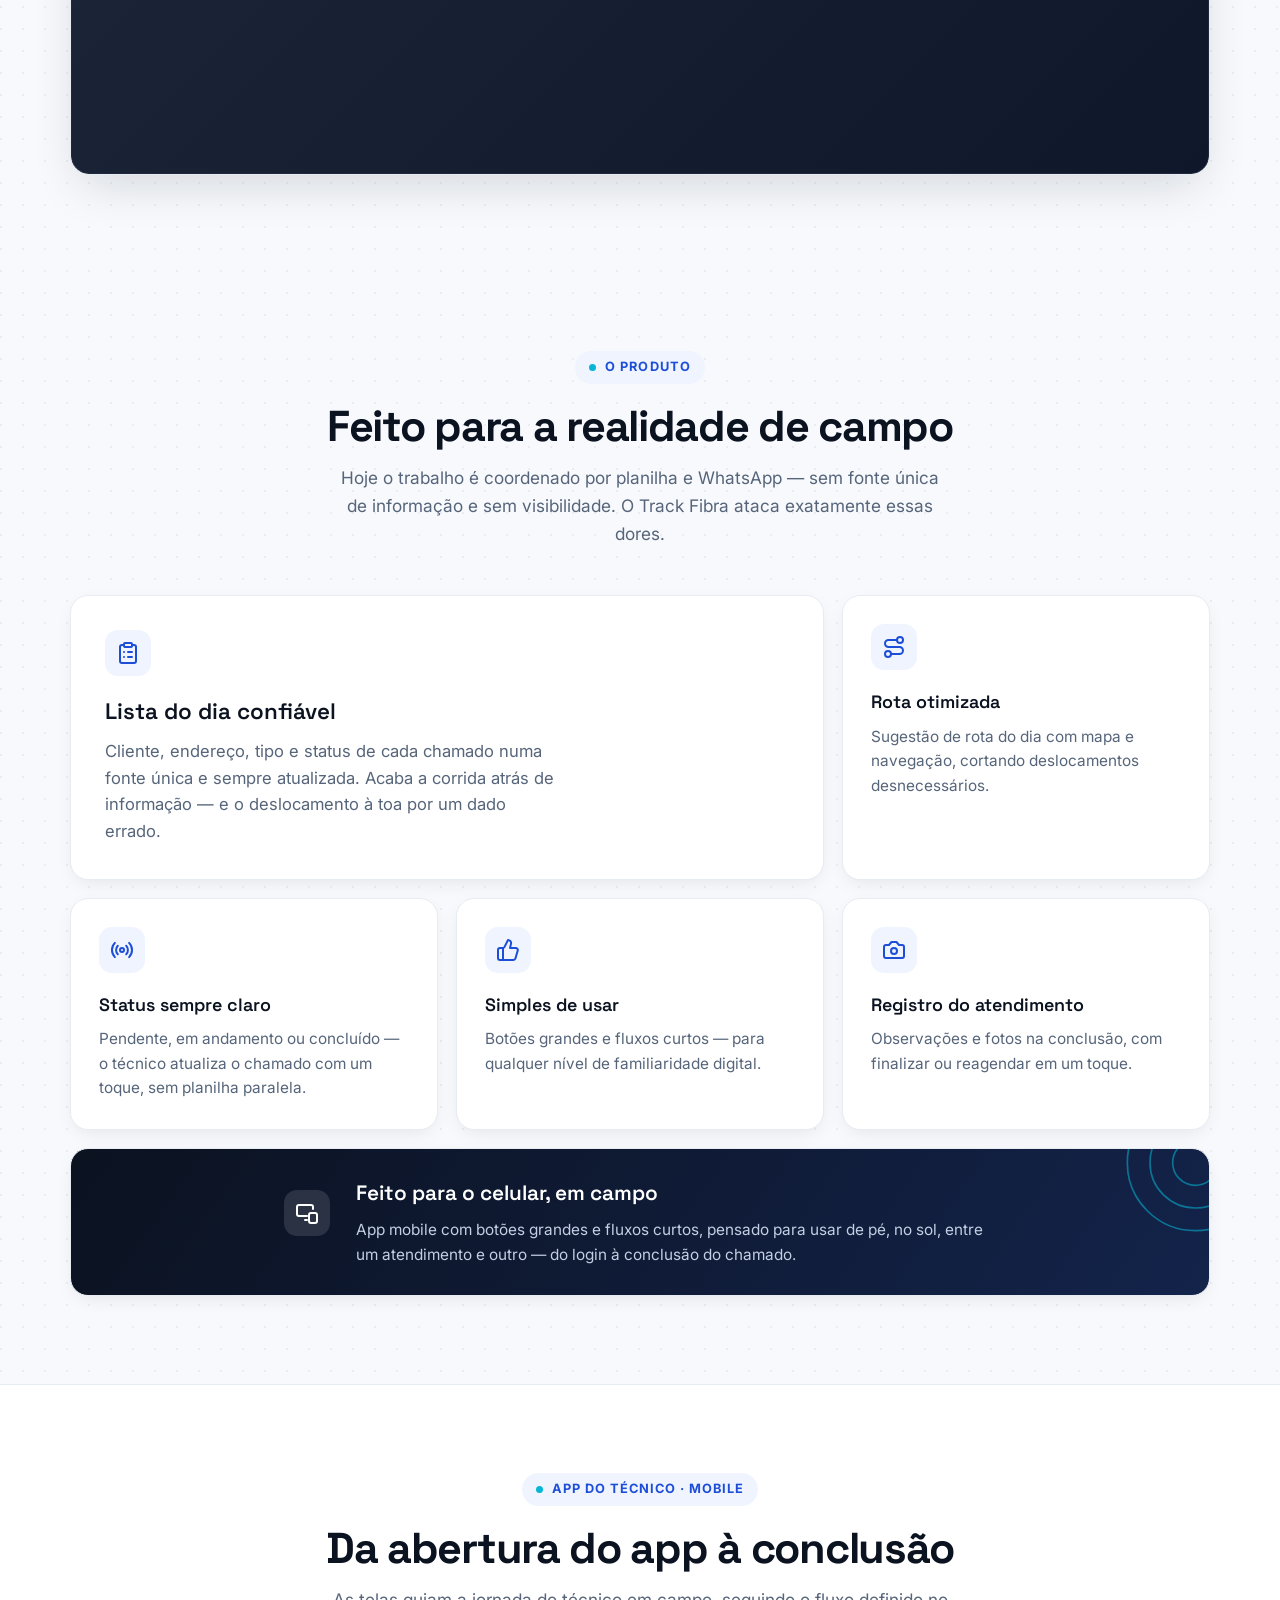
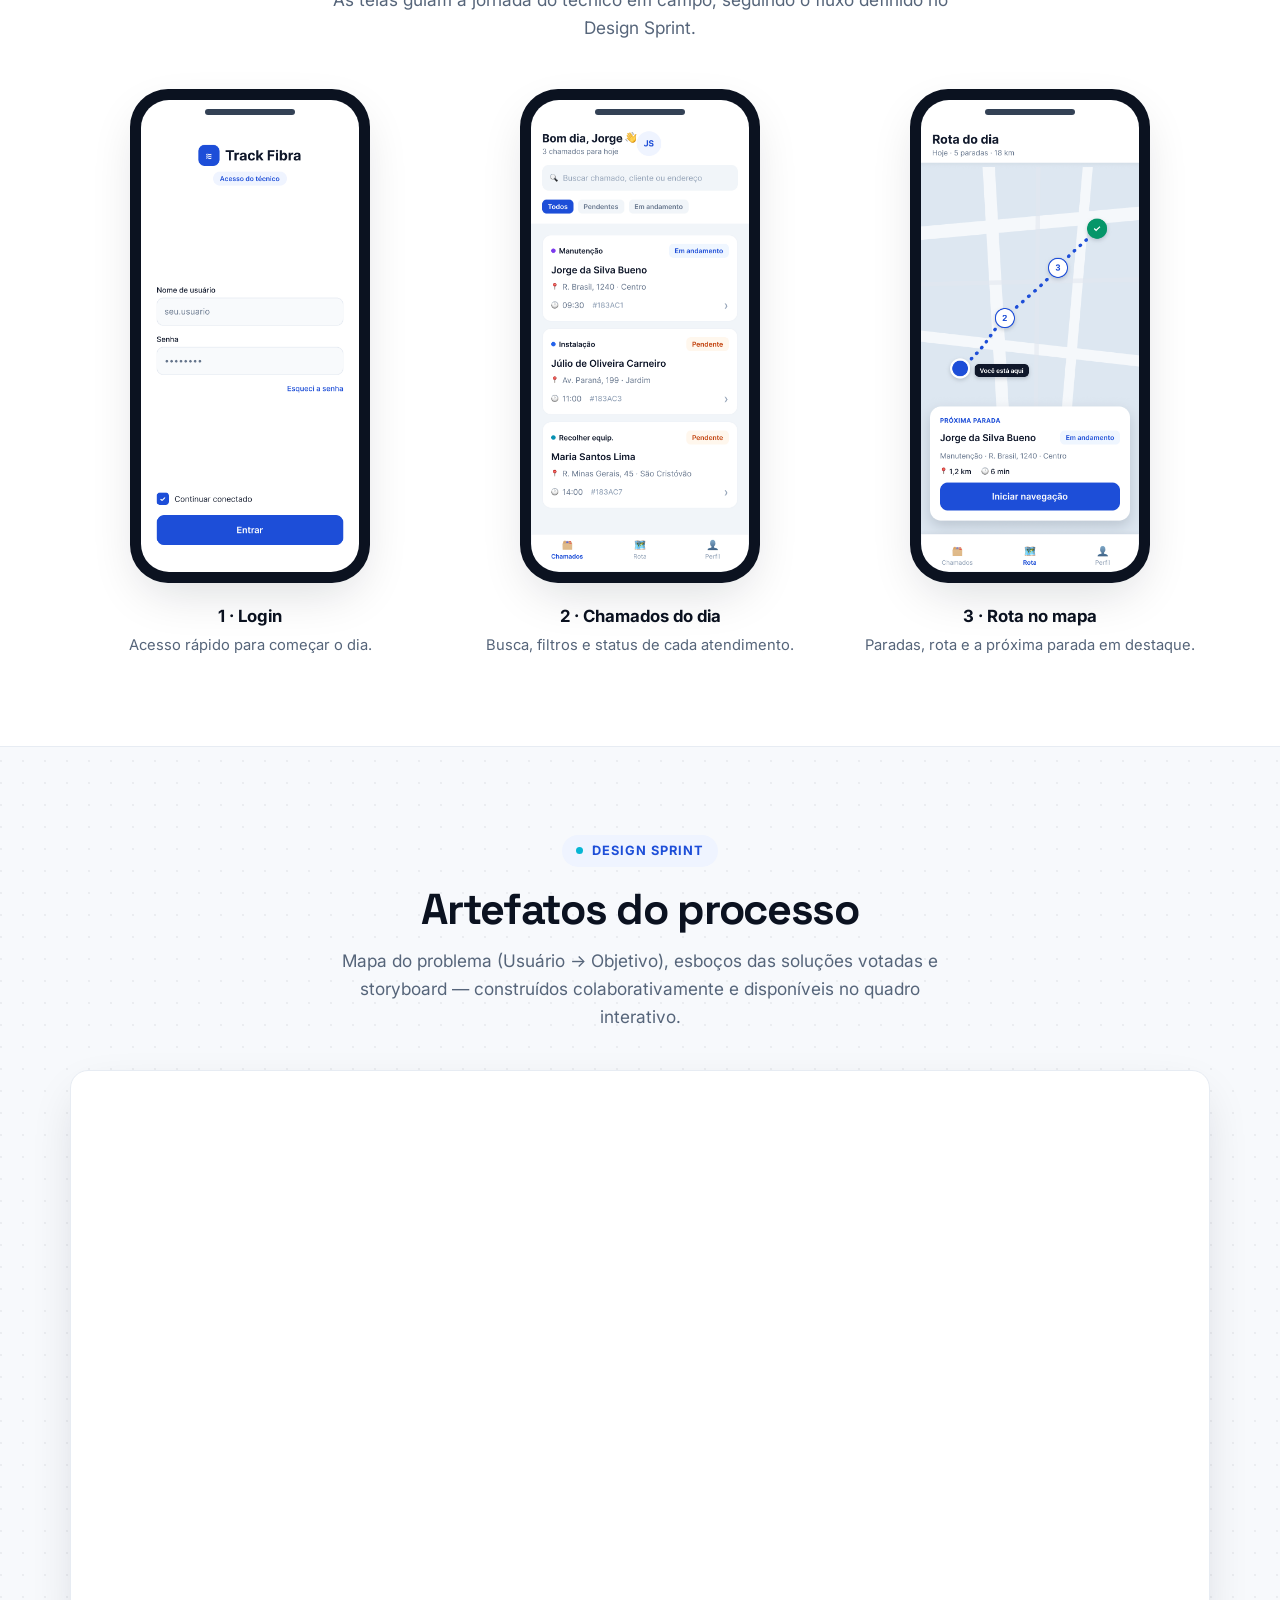
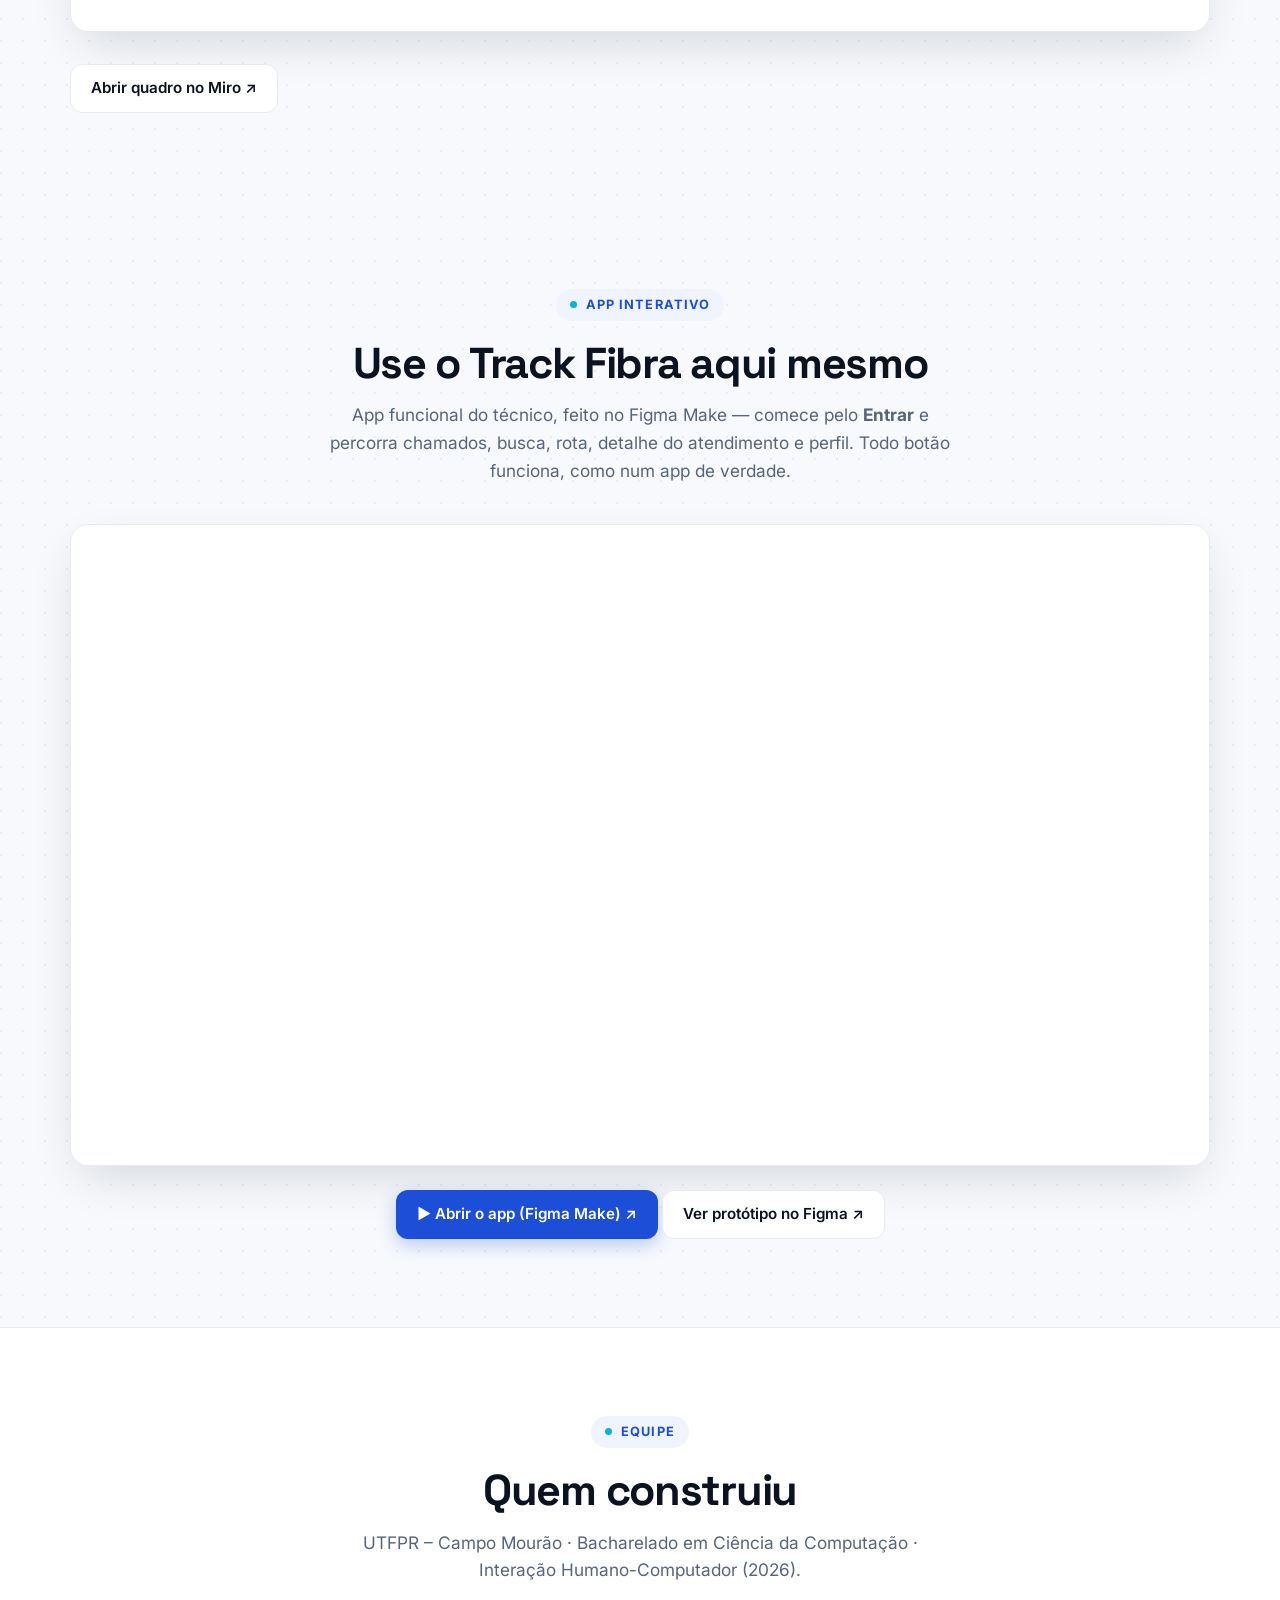
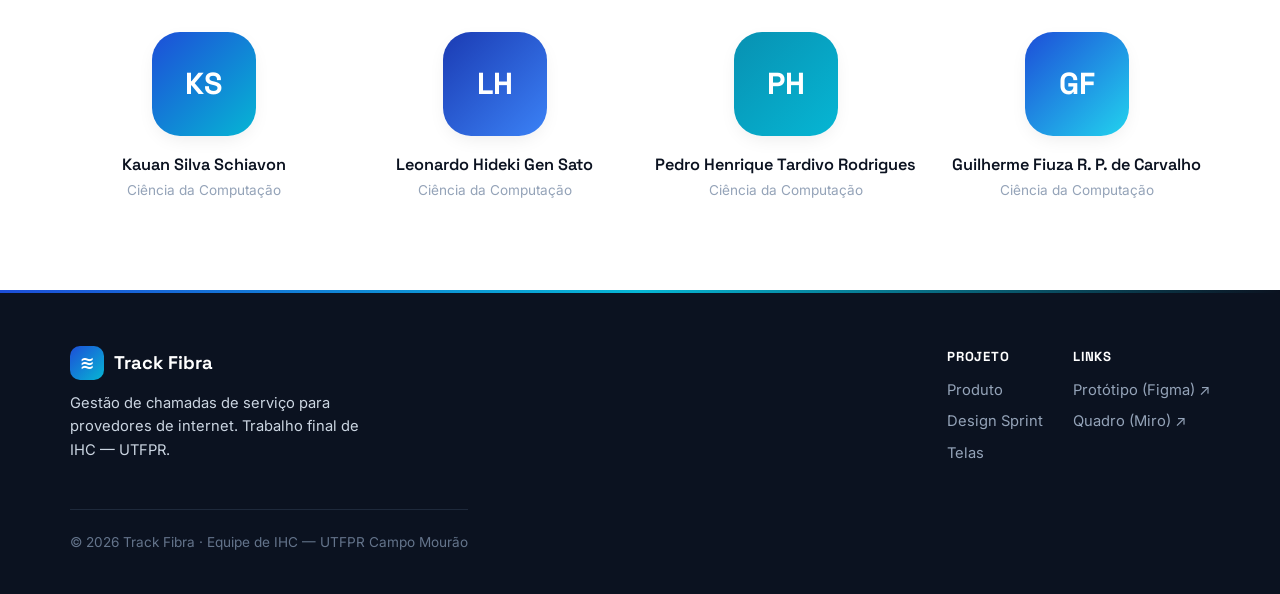
==== commit bba66461: "Landing: adiciona app do Figma Make (botão) + mantém protótipo embarcado" ====
--- a/index.html
+++ b/index.html
@@ -192,23 +192,25 @@
   </div>
 </section>
 
-<!-- ===== PROTÓTIPO FIGMA ===== -->
+<!-- ===== PROTÓTIPO / APP ===== -->
 <section id="prototipo" class="figma">
   <div class="container">
     <div class="center">
-      <span class="eyebrow">Protótipo navegável</span>
-      <h2 class="title">Use o protótipo aqui mesmo</h2>
-      <p class="lead">App de alta fidelidade do técnico, 100% clicável — comece pelo <b>Entrar</b> e percorra
-        chamados, rota, detalhe do atendimento e perfil, como num app de verdade.</p>
+      <span class="eyebrow">App interativo</span>
+      <h2 class="title">Use o Track Fibra aqui mesmo</h2>
+      <p class="lead">App funcional do técnico, feito no Figma Make — comece pelo <b>Entrar</b> e percorra
+        chamados, busca, rota, detalhe do atendimento e perfil. Todo botão funciona, como num app de verdade.</p>
     </div>
     <div class="embed-wrap">
-      <!-- Embed de PROTÓTIPO (clicável), iniciando no Login (node 6-2).
-           O arquivo precisa estar compartilhado ("qualquer pessoa com o link pode ver") para o embed funcionar. -->
+      <!-- Embed do PROTÓTIPO Figma (esse renderiza embarcado; precisa do arquivo compartilhado publicamente).
+           O app do Figma Make NÃO pode ser embarcado (frame-ancestors 'self') — entra como botão abaixo.
+           Para embarcar o Make inline: publicá-lo (Publish) e trocar este iframe pela URL pública (*.figma.site). -->
       <iframe title="Protótipo Track Fibra no Figma" allowfullscreen loading="lazy"
-        src="https://embed.figma.com/proto/WlkwUAUbbs0dsNf184dEUv/Track-Fibra?node-id=6-2&starting-point-node-id=6-2&scaling=min-zoom&content-scaling=fixed&embed-host=share"></iframe>
+        src="https://embed.figma.com/proto/WlkwUAUbbs0dsNf184dEUv/Track-Fibra?node-id=6-2&starting-point-node-id=6-2&scaling=scale-down-width&embed-host=share"></iframe>
     </div>
     <p class="center" style="margin-top:24px">
-      <a class="btn btn-primary" href="https://www.figma.com/proto/WlkwUAUbbs0dsNf184dEUv/Track-Fibra?node-id=6-2&starting-point-node-id=6-2&scaling=min-zoom" target="_blank" rel="noopener">Abrir o protótipo ↗</a>
+      <a class="btn btn-primary" href="https://www.figma.com/make/wCyKSvhhrmyxBksufyNuY4/TrackFibra?fullscreen=1&t=at6dFNdWYgCPzNAk-1&code-node-id=0-9" target="_blank" rel="noopener">▶ Abrir o app (Figma Make) ↗</a>
+      <a class="btn btn-ghost" href="https://www.figma.com/proto/WlkwUAUbbs0dsNf184dEUv/Track-Fibra?node-id=6-2&starting-point-node-id=6-2&scaling=scale-down-width" target="_blank" rel="noopener">Ver protótipo no Figma ↗</a>
     </p>
   </div>
 </section>
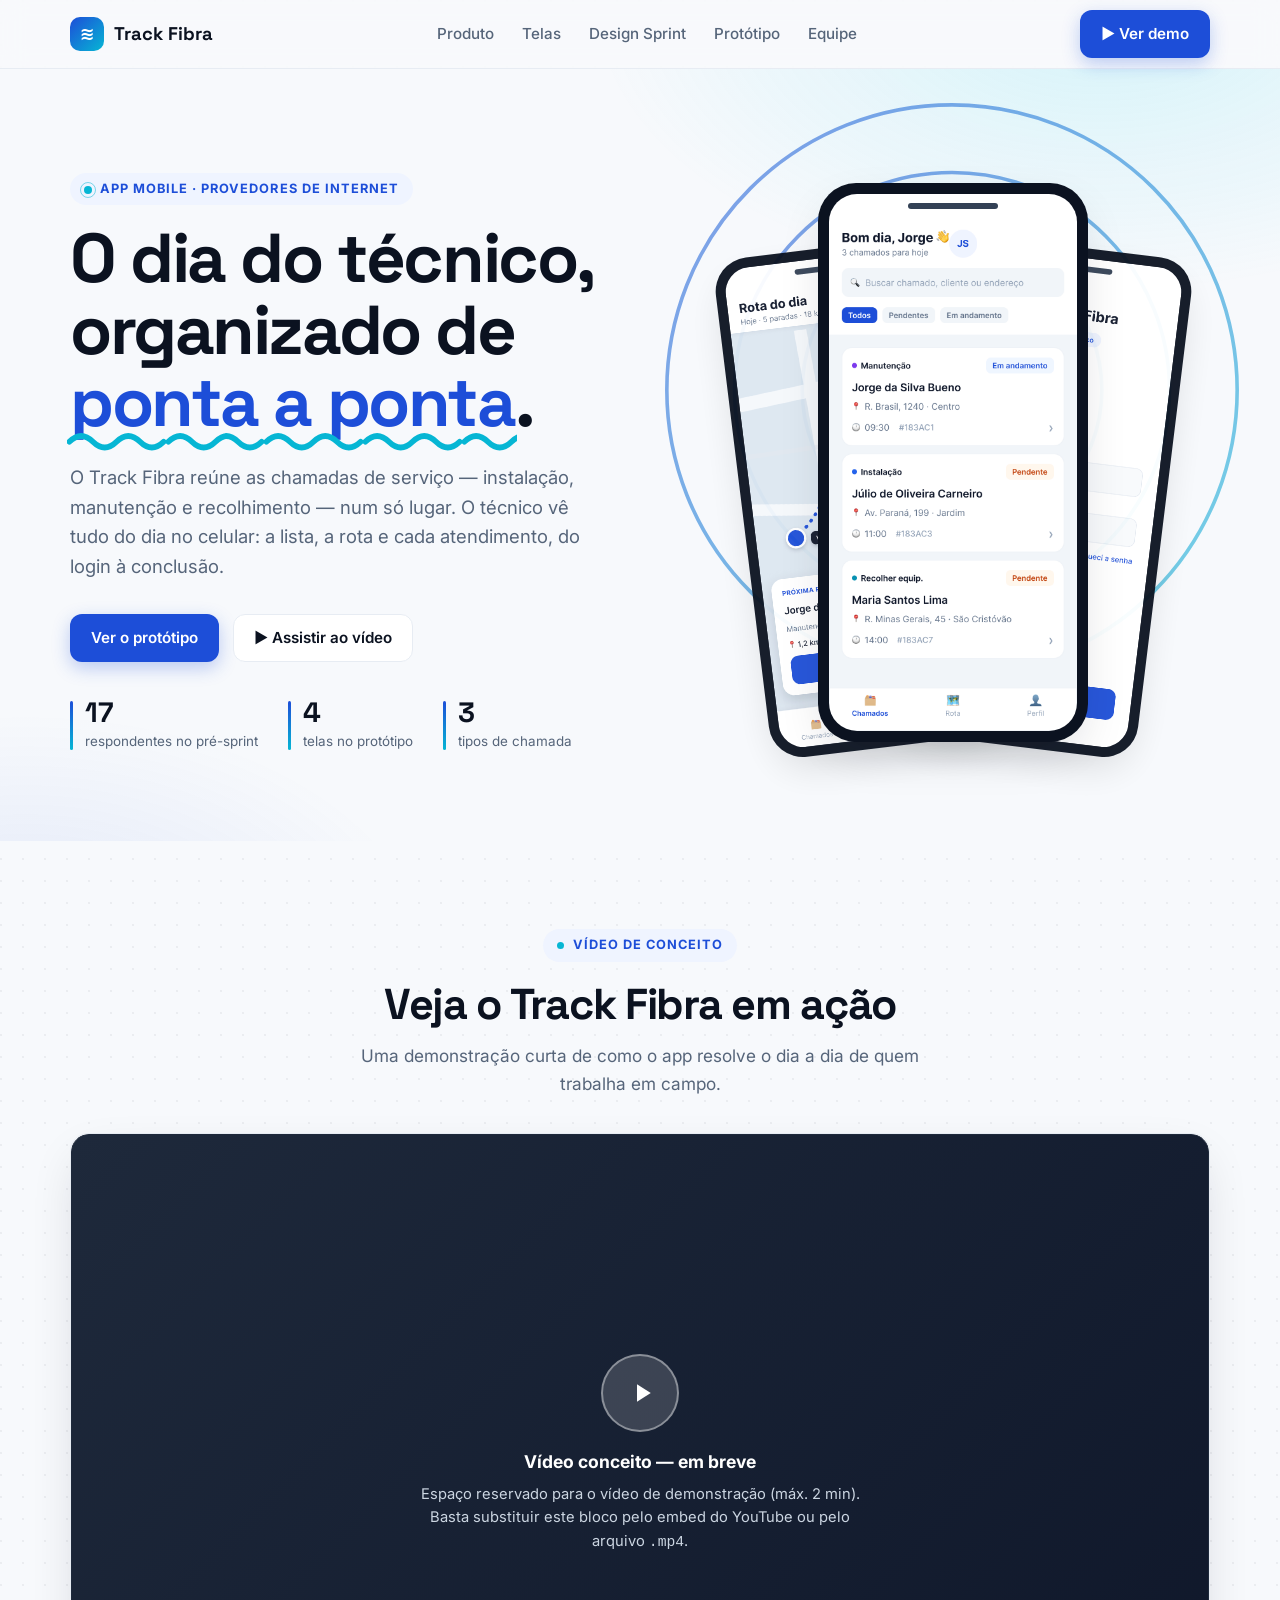
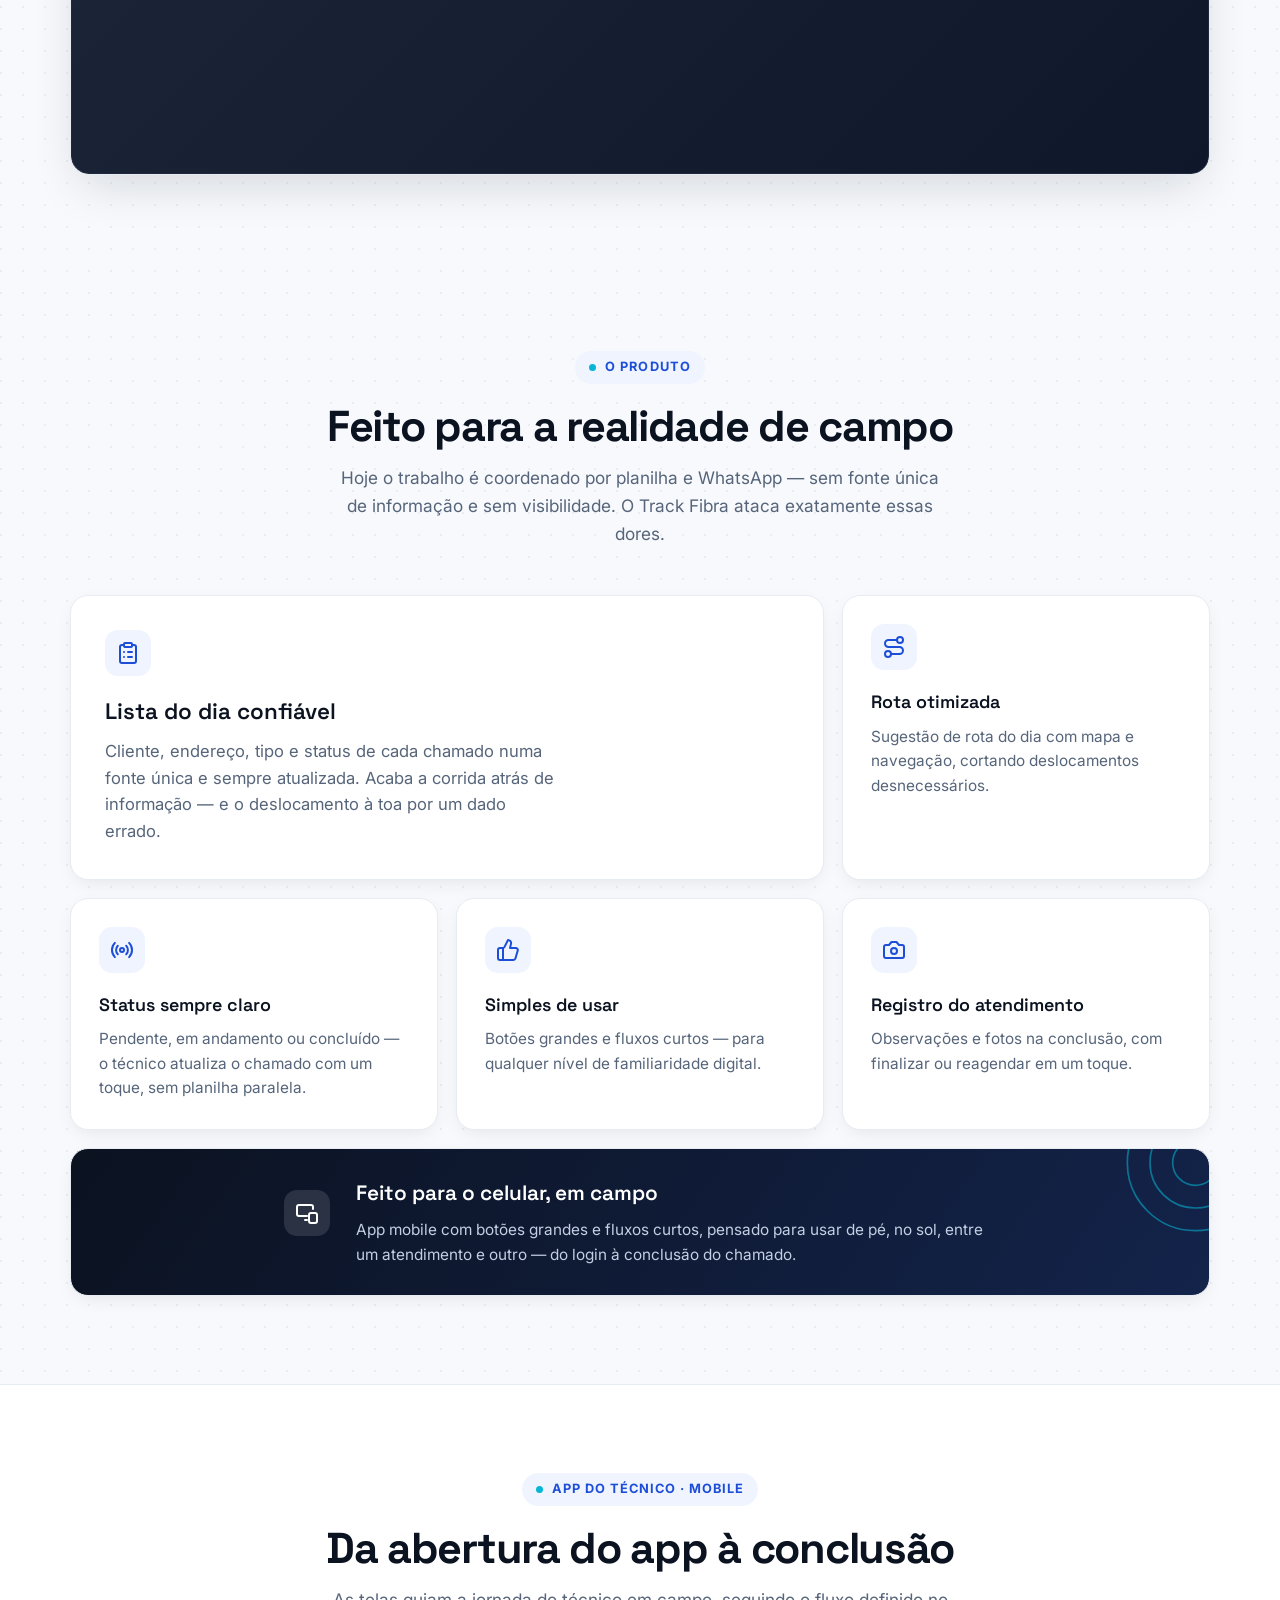
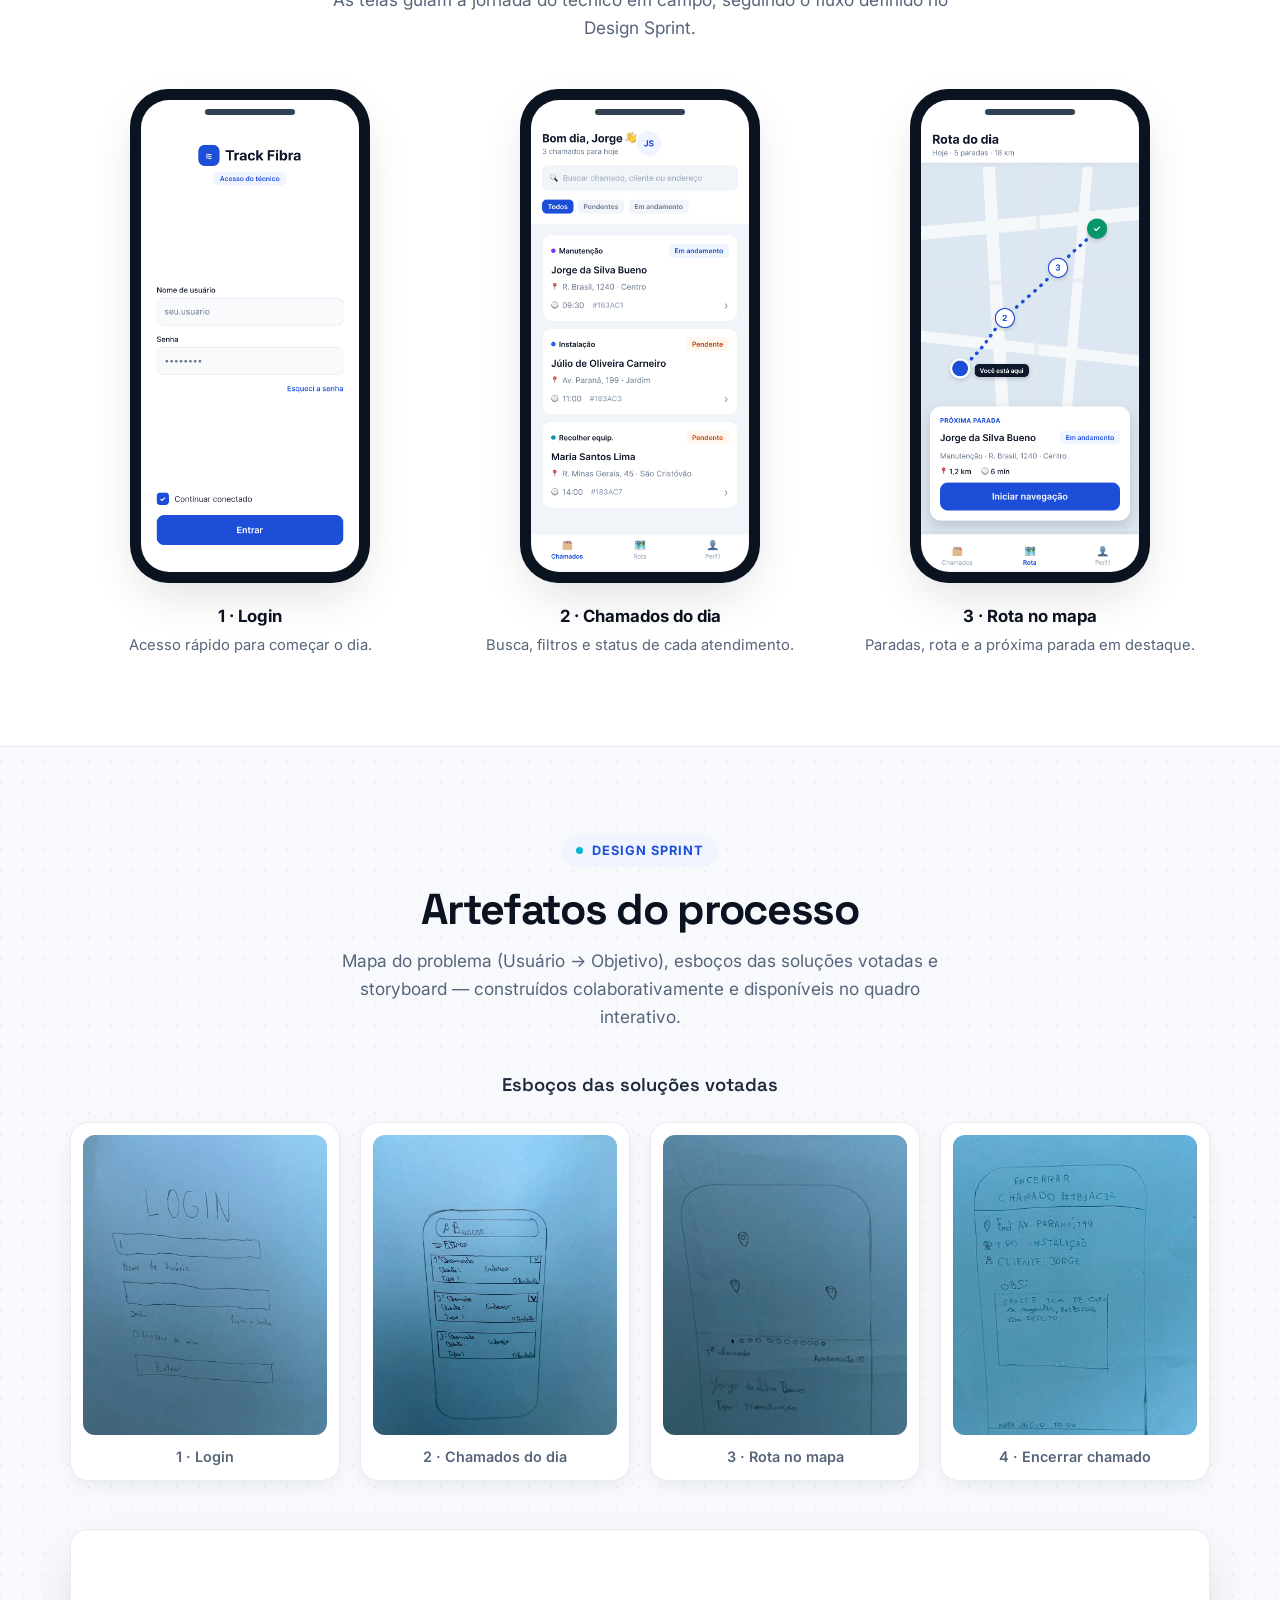
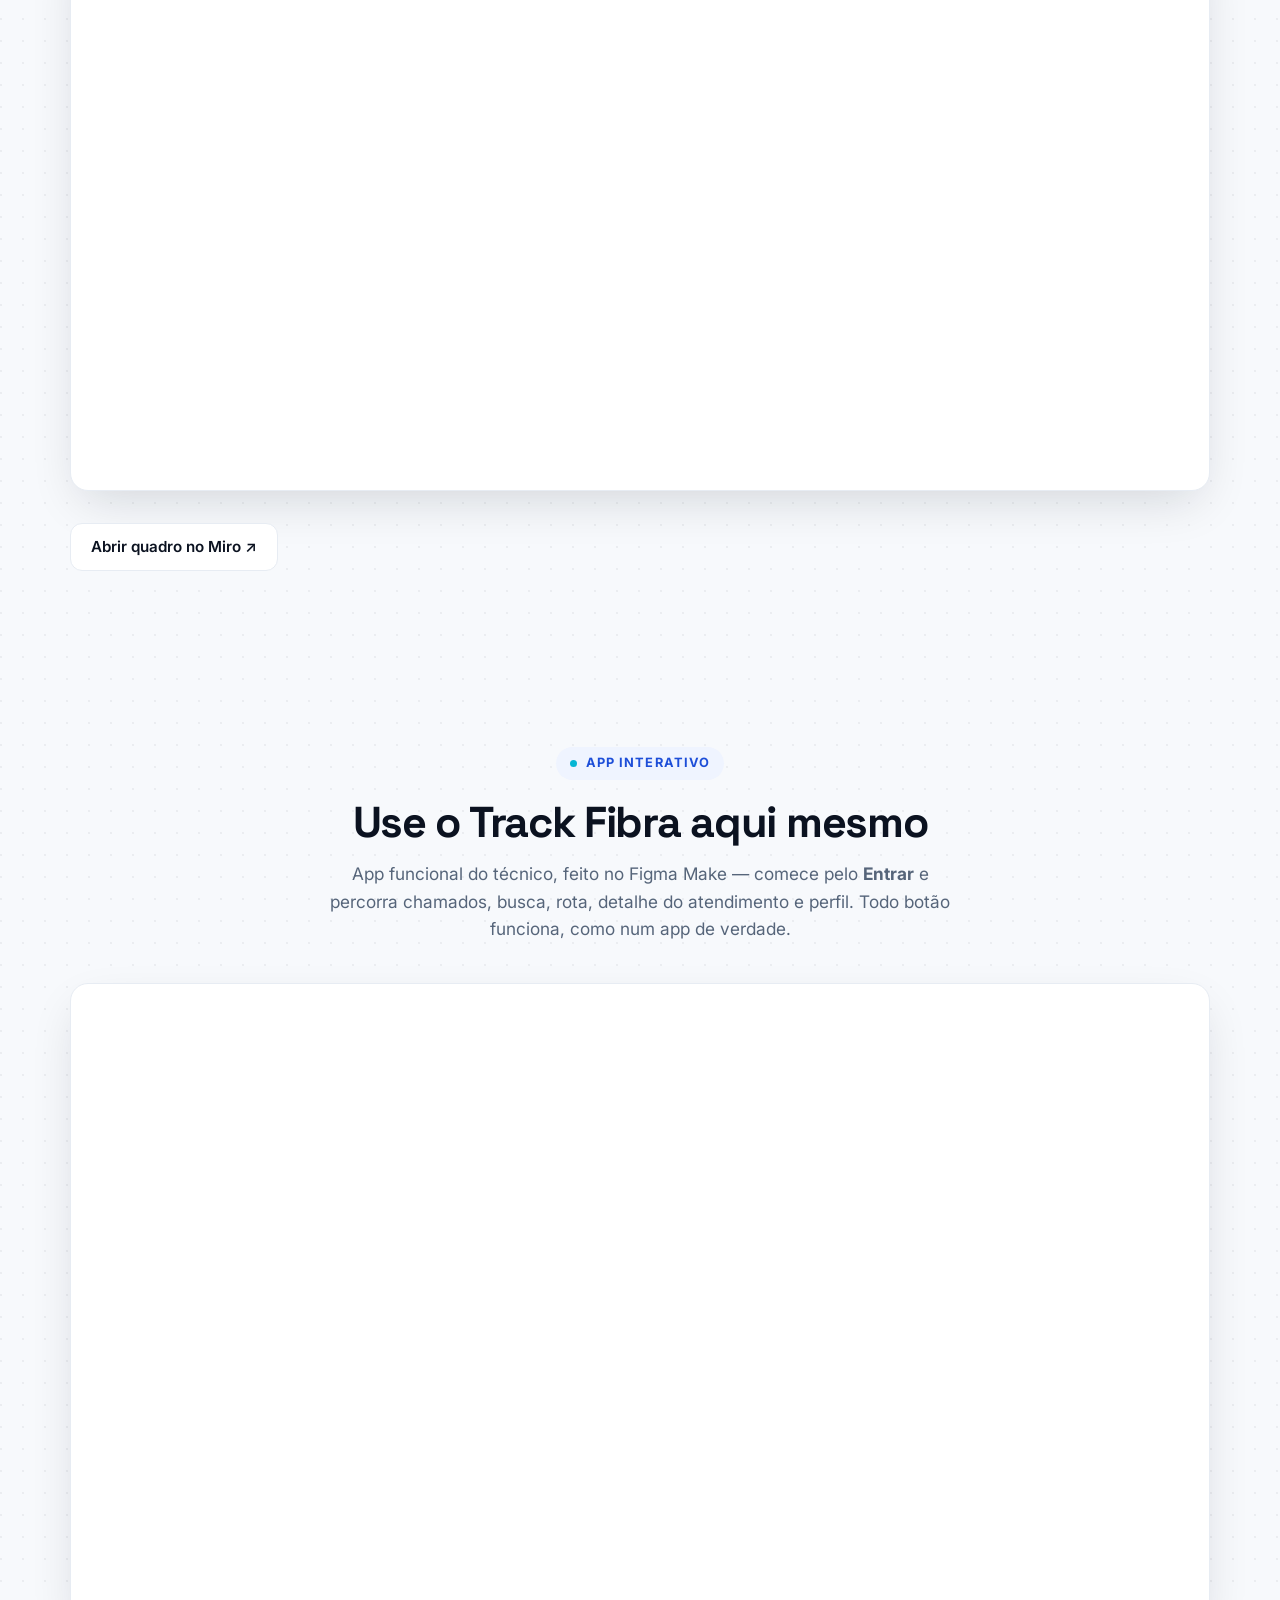
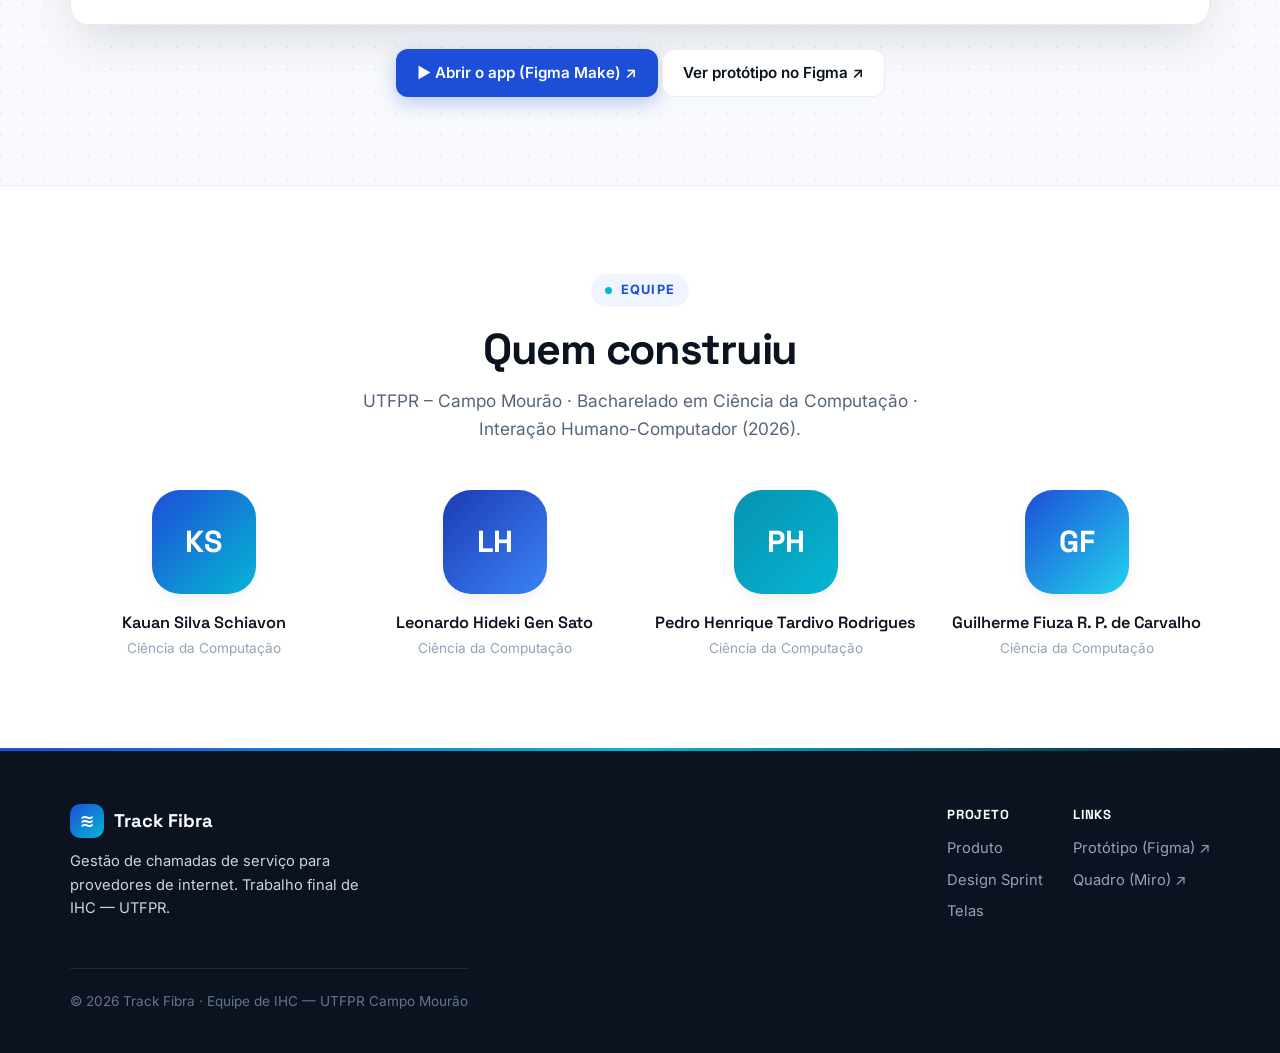
==== commit 367da58a: "Landing: galeria dos esboços votados (Design Sprint) na seção sprint" ====
--- a/index.html
+++ b/index.html
@@ -180,7 +180,15 @@
         construídos colaborativamente e disponíveis no quadro interativo.</p>
     </div>
 
-    <div class="embed-wrap">
+    <h3 class="sketch-title">Esboços das soluções votadas</h3>
+    <div class="sketch-grid">
+      <figure class="sketch-card"><img src="assets/sketch-login.jpg" alt="Esboço da tela de login" loading="lazy"><figcaption>1 · Login</figcaption></figure>
+      <figure class="sketch-card"><img src="assets/sketch-lista.jpg" alt="Esboço da lista de chamados" loading="lazy"><figcaption>2 · Chamados do dia</figcaption></figure>
+      <figure class="sketch-card"><img src="assets/sketch-rota.jpg" alt="Esboço da rota no mapa" loading="lazy"><figcaption>3 · Rota no mapa</figcaption></figure>
+      <figure class="sketch-card"><img src="assets/sketch-encerrar.jpg" alt="Esboço da tela de encerrar chamado" loading="lazy"><figcaption>4 · Encerrar chamado</figcaption></figure>
+    </div>
+
+    <div class="embed-wrap" style="margin-top:48px">
       <!-- O board precisa estar compartilhado ("qualquer pessoa com o link") para o embed renderizar. -->
       <iframe src="https://miro.com/app/live-embed/uXjVHEnk3OE=/?embedMode=view_only_without_ui&moveToViewport=-2200,-1100,5200,4200"
               title="Quadro do Design Sprint no Miro" allowfullscreen loading="lazy"></iframe>
--- a/styles.css
+++ b/styles.css
@@ -226,3 +226,12 @@
 .reveal{opacity:0;transform:translateY(18px);transition:opacity .6s ease,transform .6s cubic-bezier(.2,.7,.2,1)}
 .reveal.in{opacity:1;transform:none}
 @media(prefers-reduced-motion:reduce){.reveal{opacity:1;transform:none;transition:none}}
+
+/* ===== Esboços do Design Sprint ===== */
+.sketch-title{font-family:var(--display);font-size:1.15rem;font-weight:600;text-align:center;margin:40px 0 22px;color:var(--ink-2)}
+.sketch-grid{display:grid;grid-template-columns:repeat(4,1fr);gap:20px}
+.sketch-card{background:var(--card);border:1px solid var(--line);border-radius:var(--radius);padding:12px;box-shadow:var(--shadow-sm)}
+.sketch-card img{width:100%;height:300px;object-fit:cover;object-position:center top;border-radius:var(--radius-sm);background:#EEF3F8}
+.sketch-card figcaption{text-align:center;font-size:.9rem;font-weight:600;color:var(--gray);margin-top:10px}
+@media(max-width:860px){.sketch-grid{grid-template-columns:repeat(2,1fr)}}
+@media(max-width:480px){.sketch-grid{grid-template-columns:1fr}}
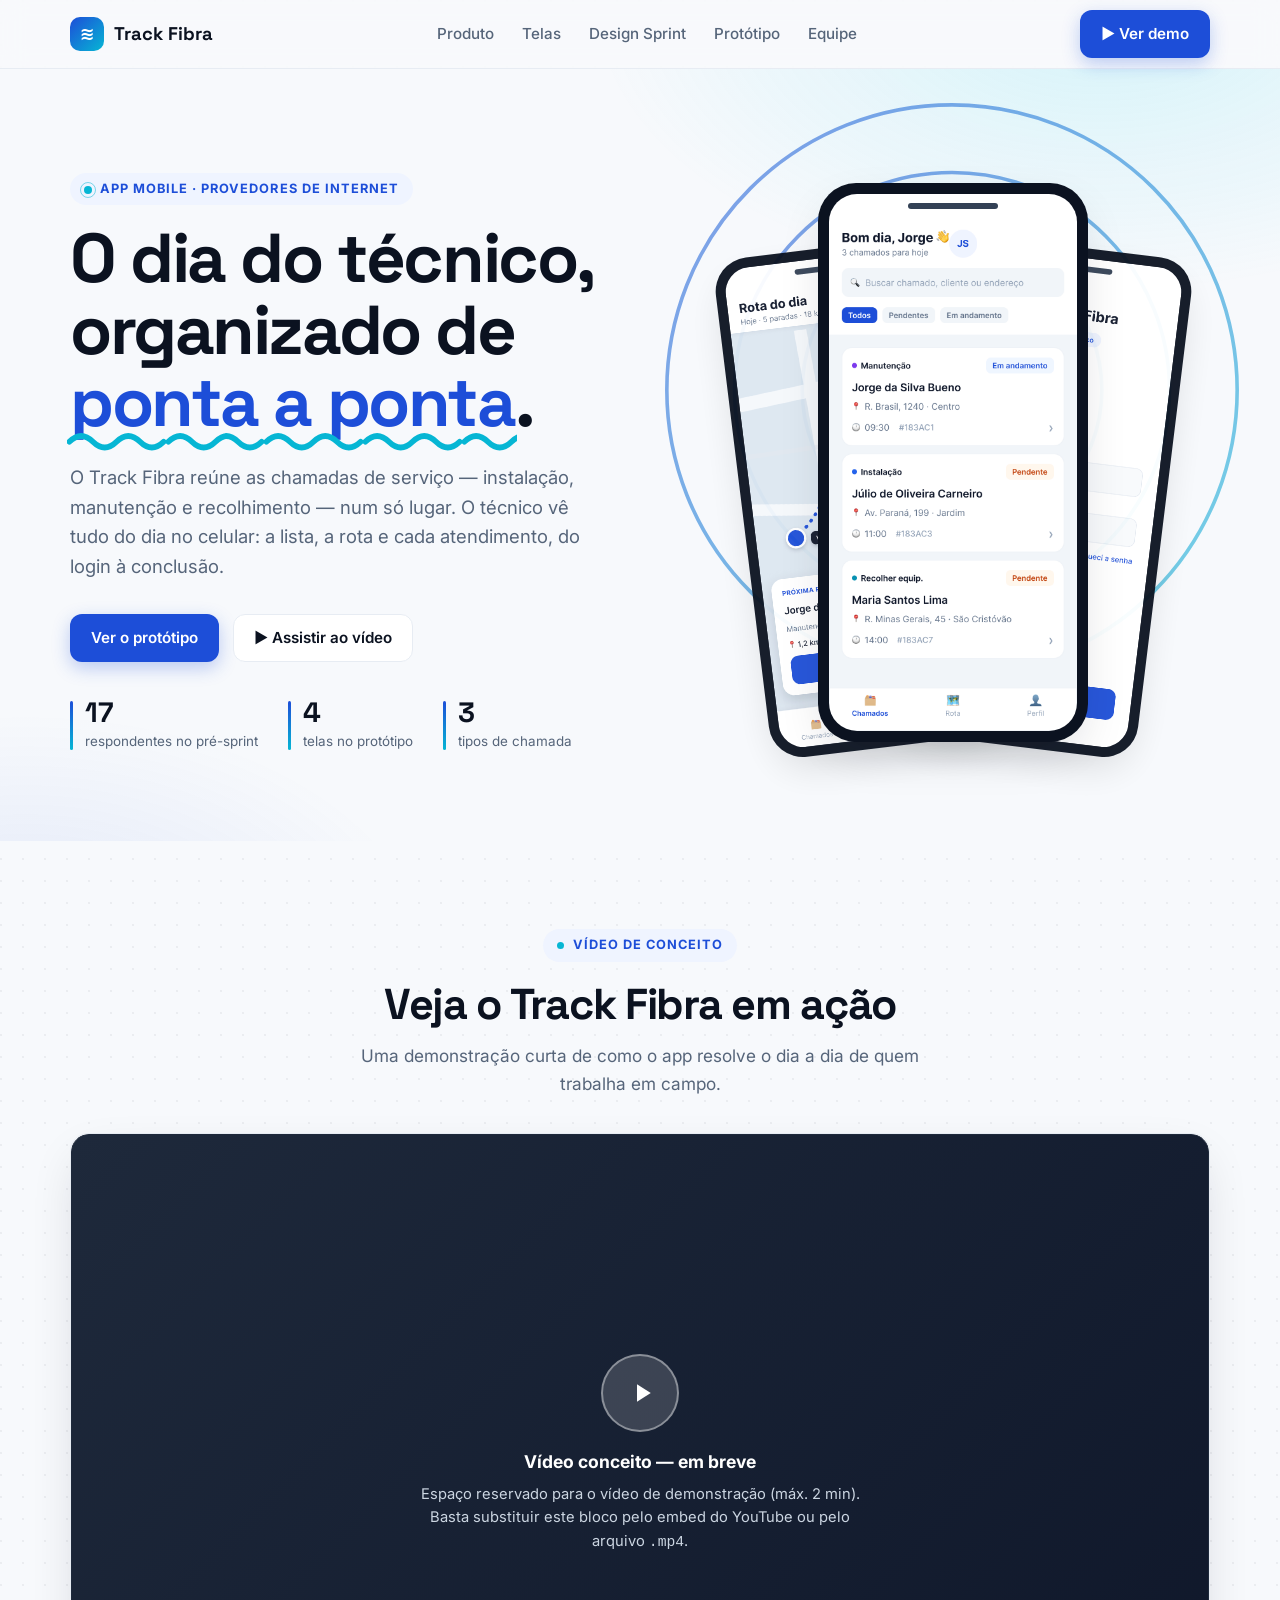
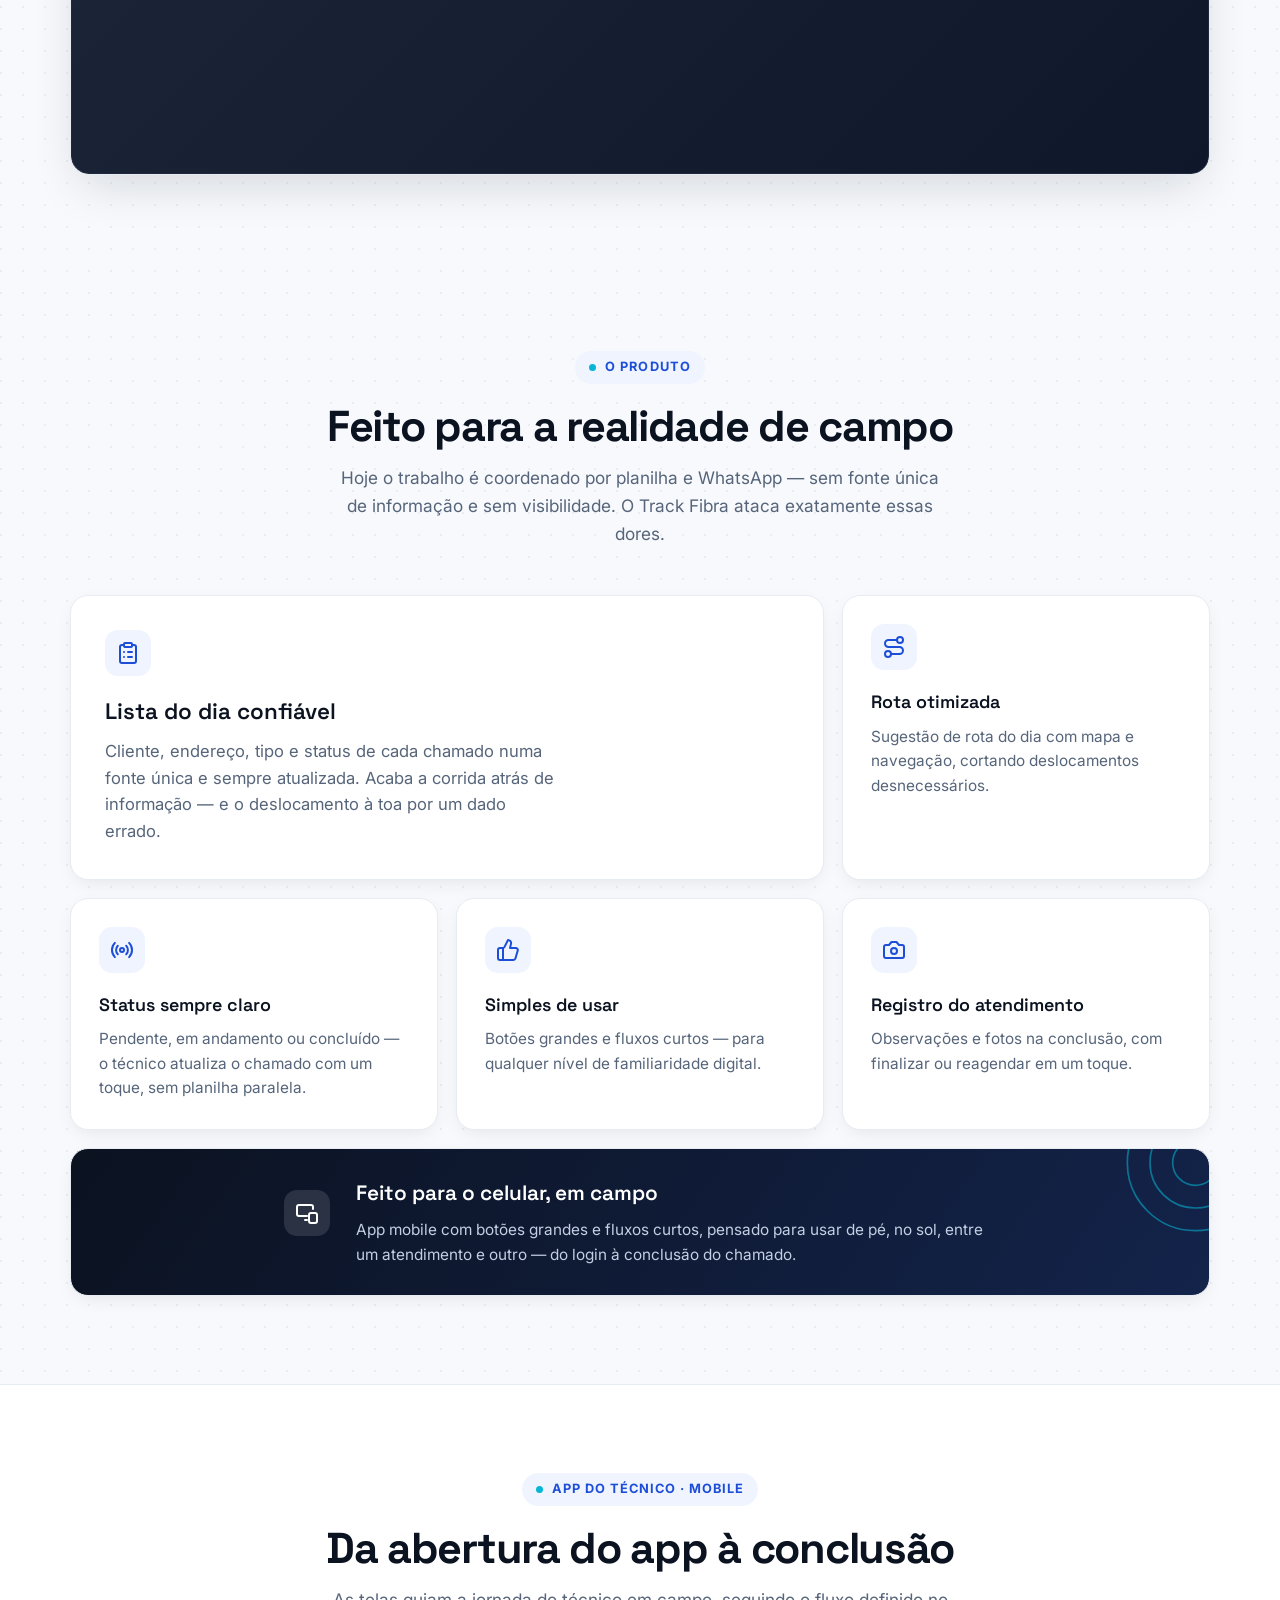
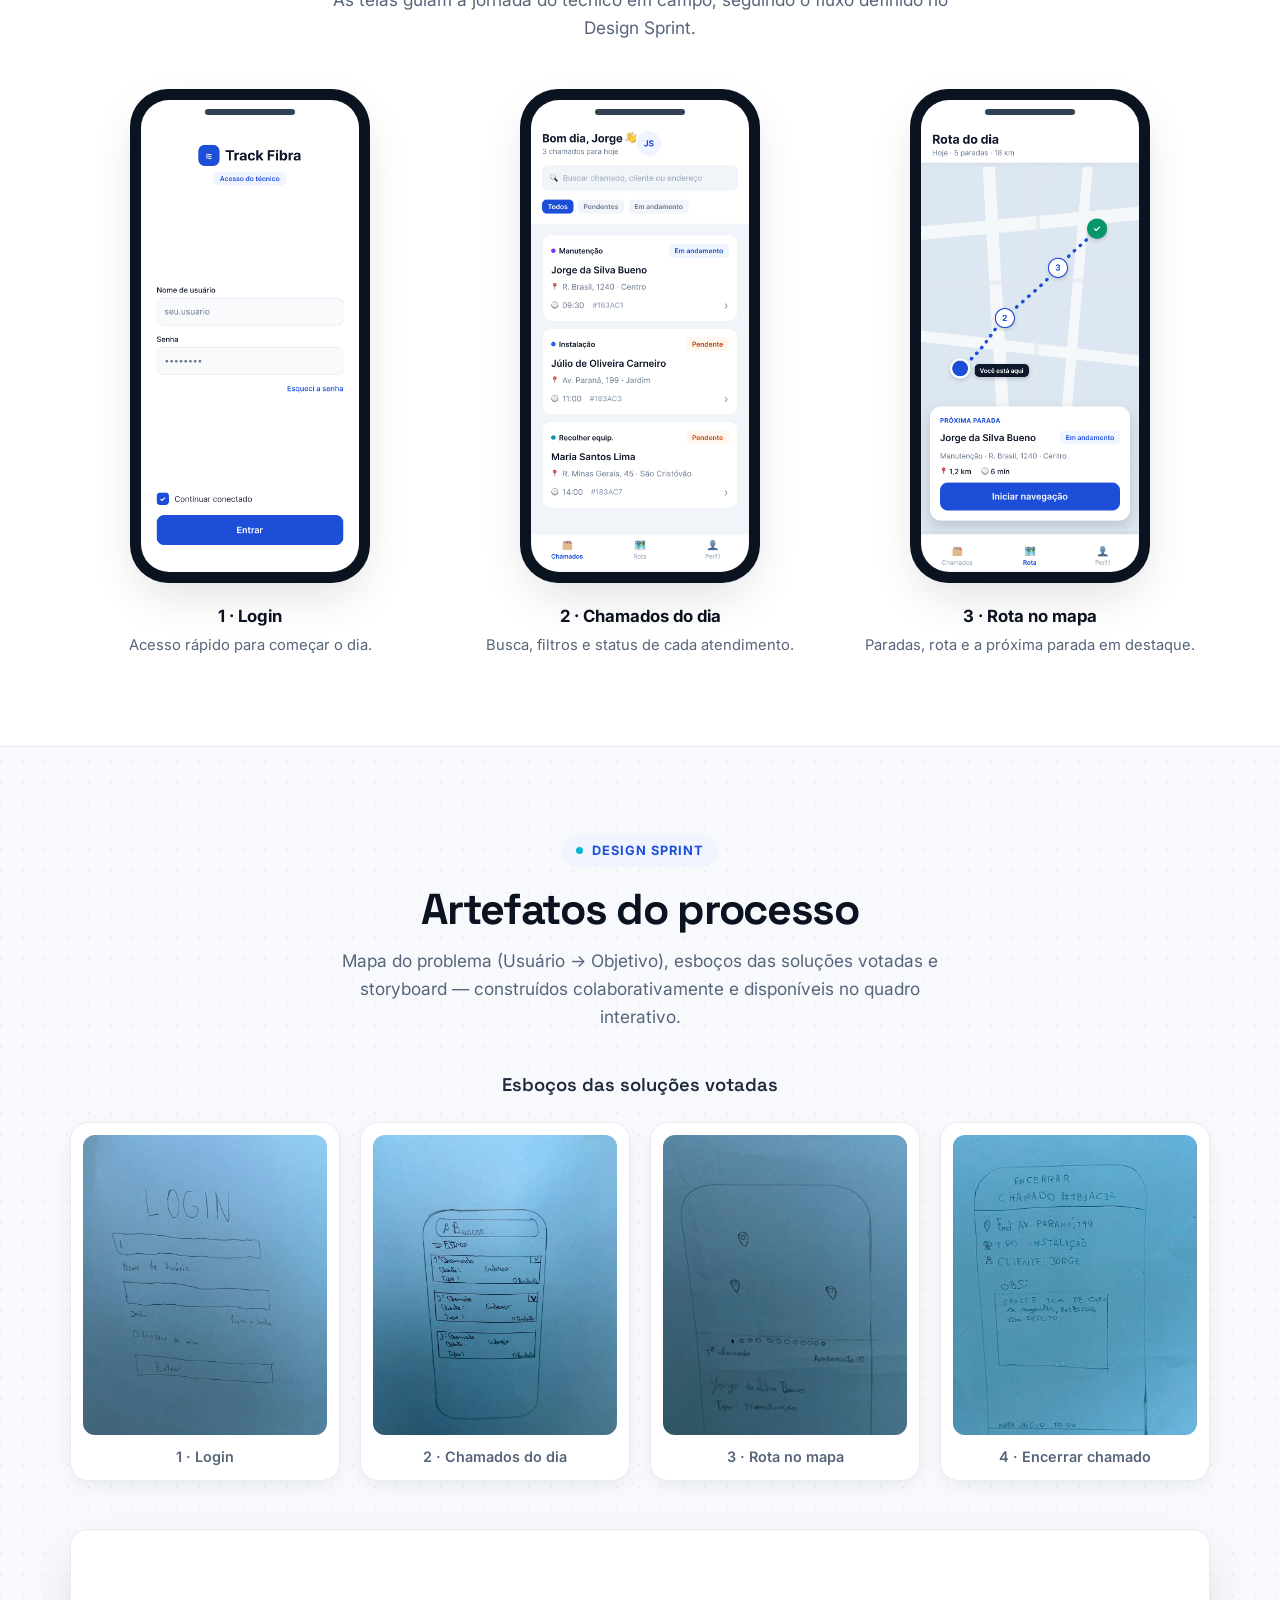
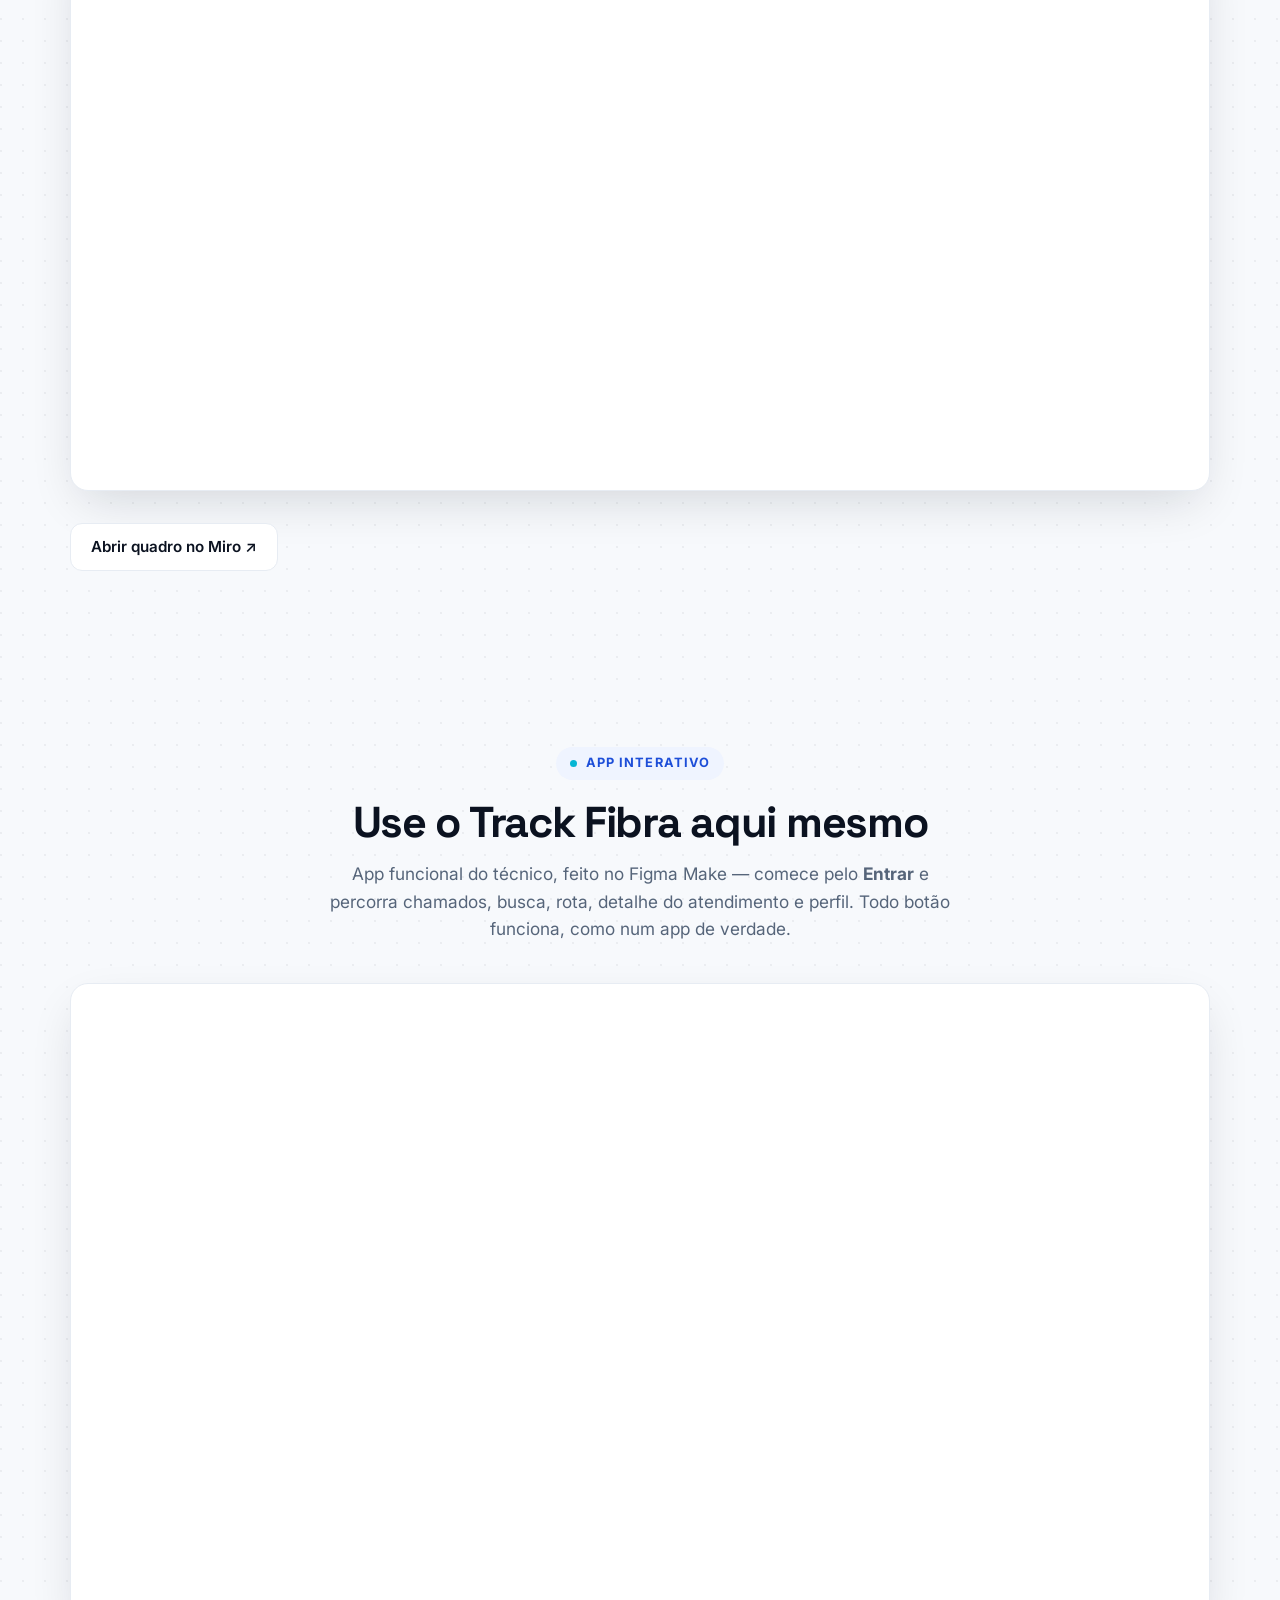
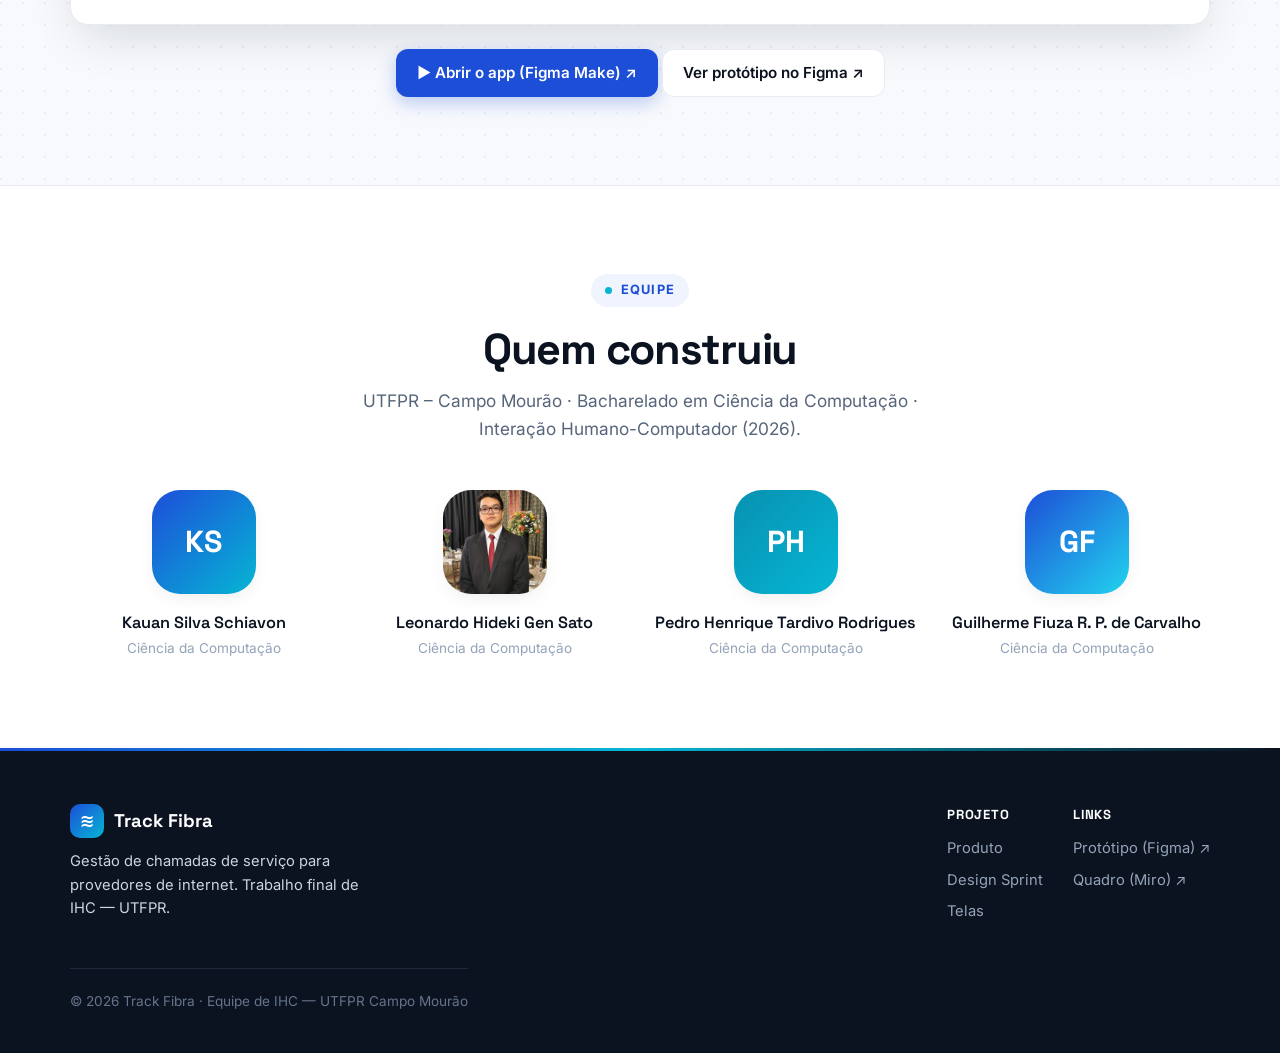
==== commit 2fbd037e: "Landing: foto real do Leonardo na seção equipe" ====
--- a/index.html
+++ b/index.html
@@ -238,7 +238,7 @@
         <h4>Kauan Silva Schiavon</h4><p>Ciência da Computação</p>
       </div>
       <div class="member">
-        <div class="avatar" style="background:linear-gradient(135deg,#1B3BB3,#3B82F6)">LH</div>
+        <img class="avatar" src="assets/foto-leonardo.jpg" alt="Leonardo Hideki Gen Sato" style="object-position:center 18%">
         <h4>Leonardo Hideki Gen Sato</h4><p>Ciência da Computação</p>
       </div>
       <div class="member">
--- a/styles.css
+++ b/styles.css
@@ -235,3 +235,5 @@
 .sketch-card figcaption{text-align:center;font-size:.9rem;font-weight:600;color:var(--gray);margin-top:10px}
 @media(max-width:860px){.sketch-grid{grid-template-columns:repeat(2,1fr)}}
 @media(max-width:480px){.sketch-grid{grid-template-columns:1fr}}
+
+.member img.avatar{object-fit:cover}
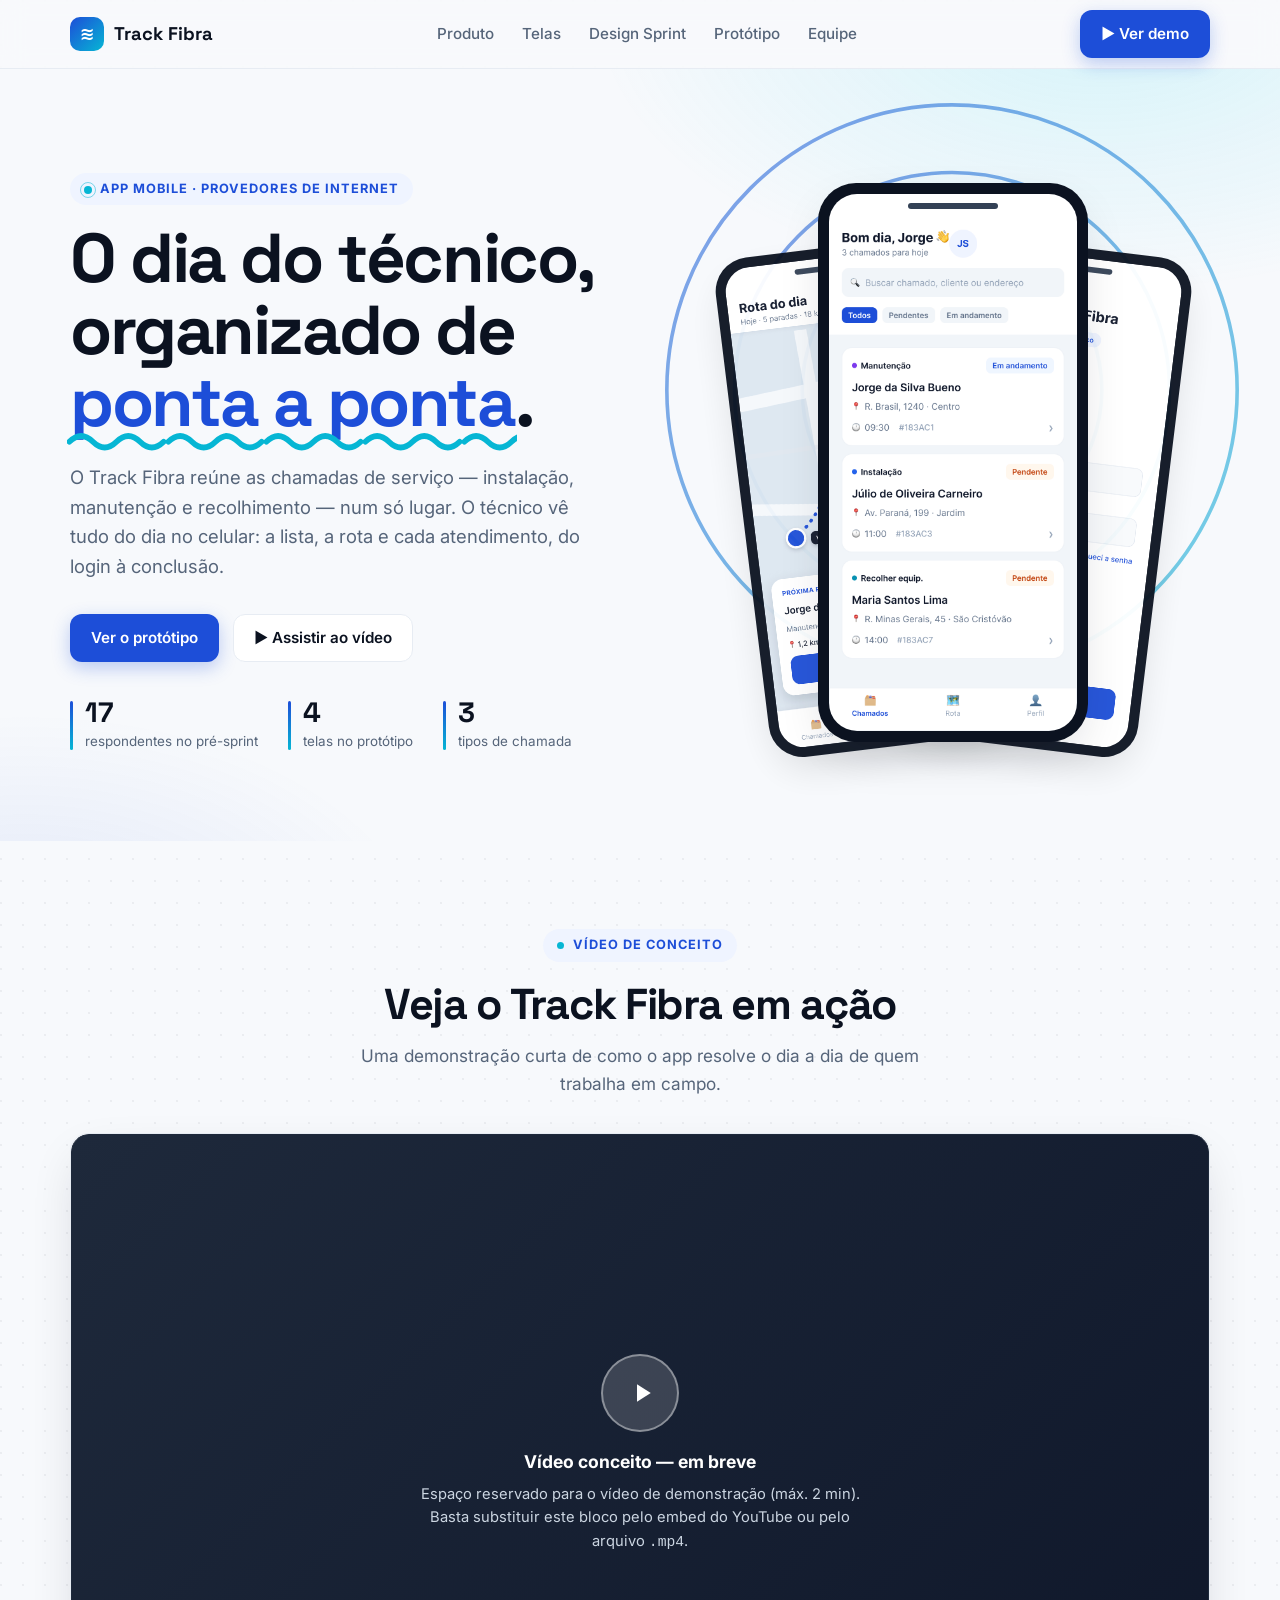
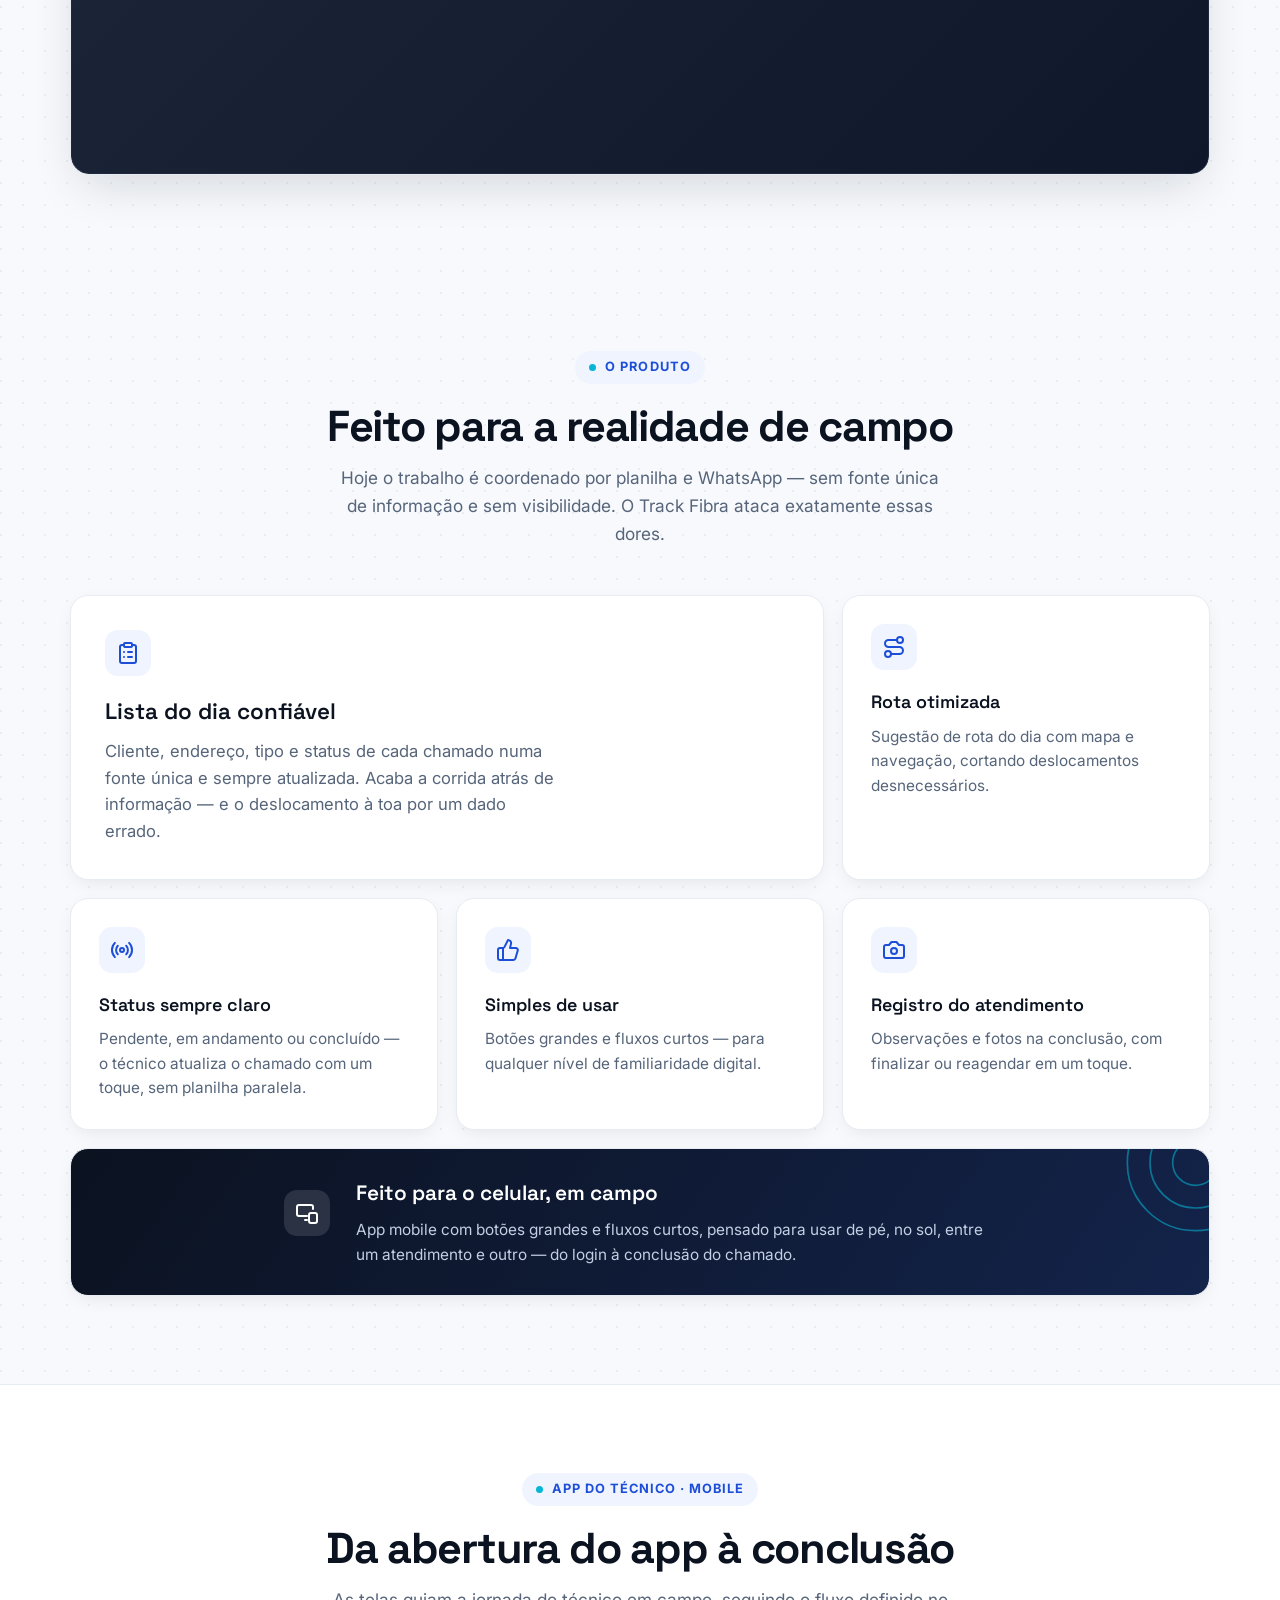
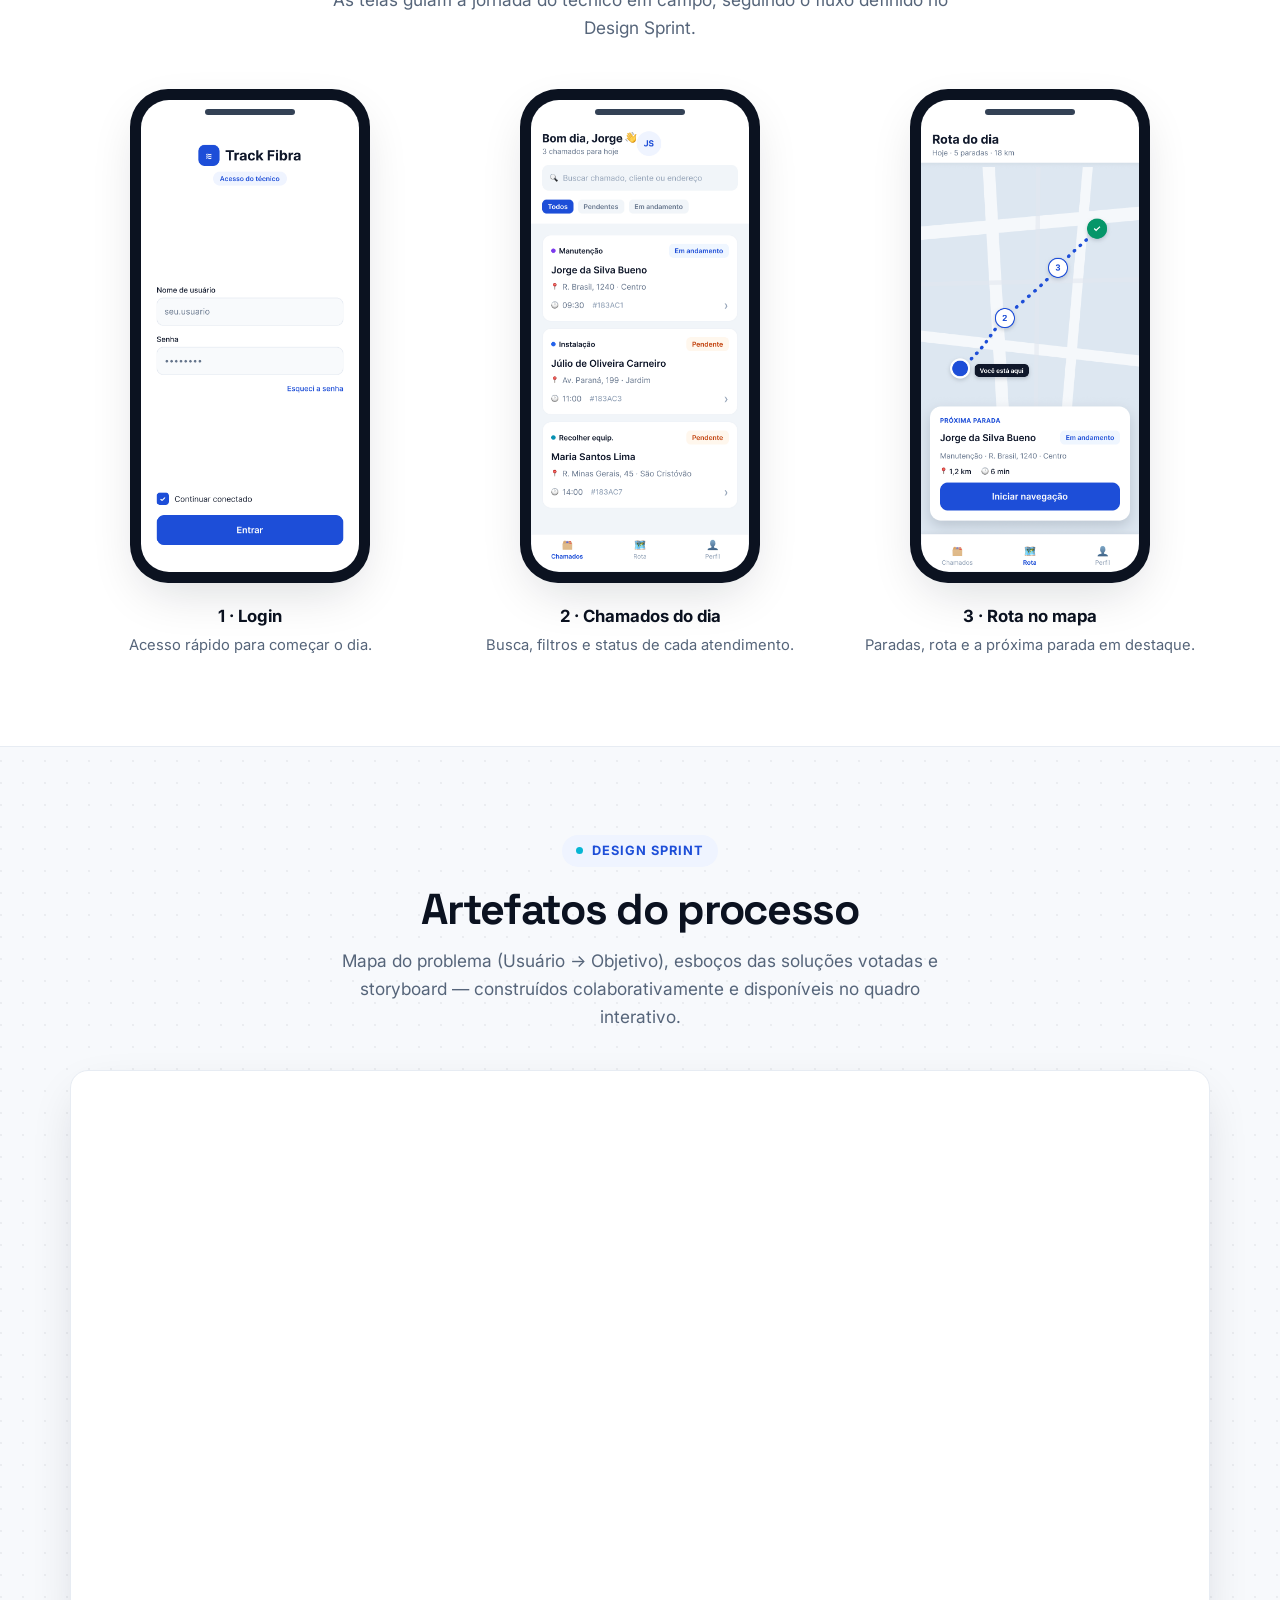
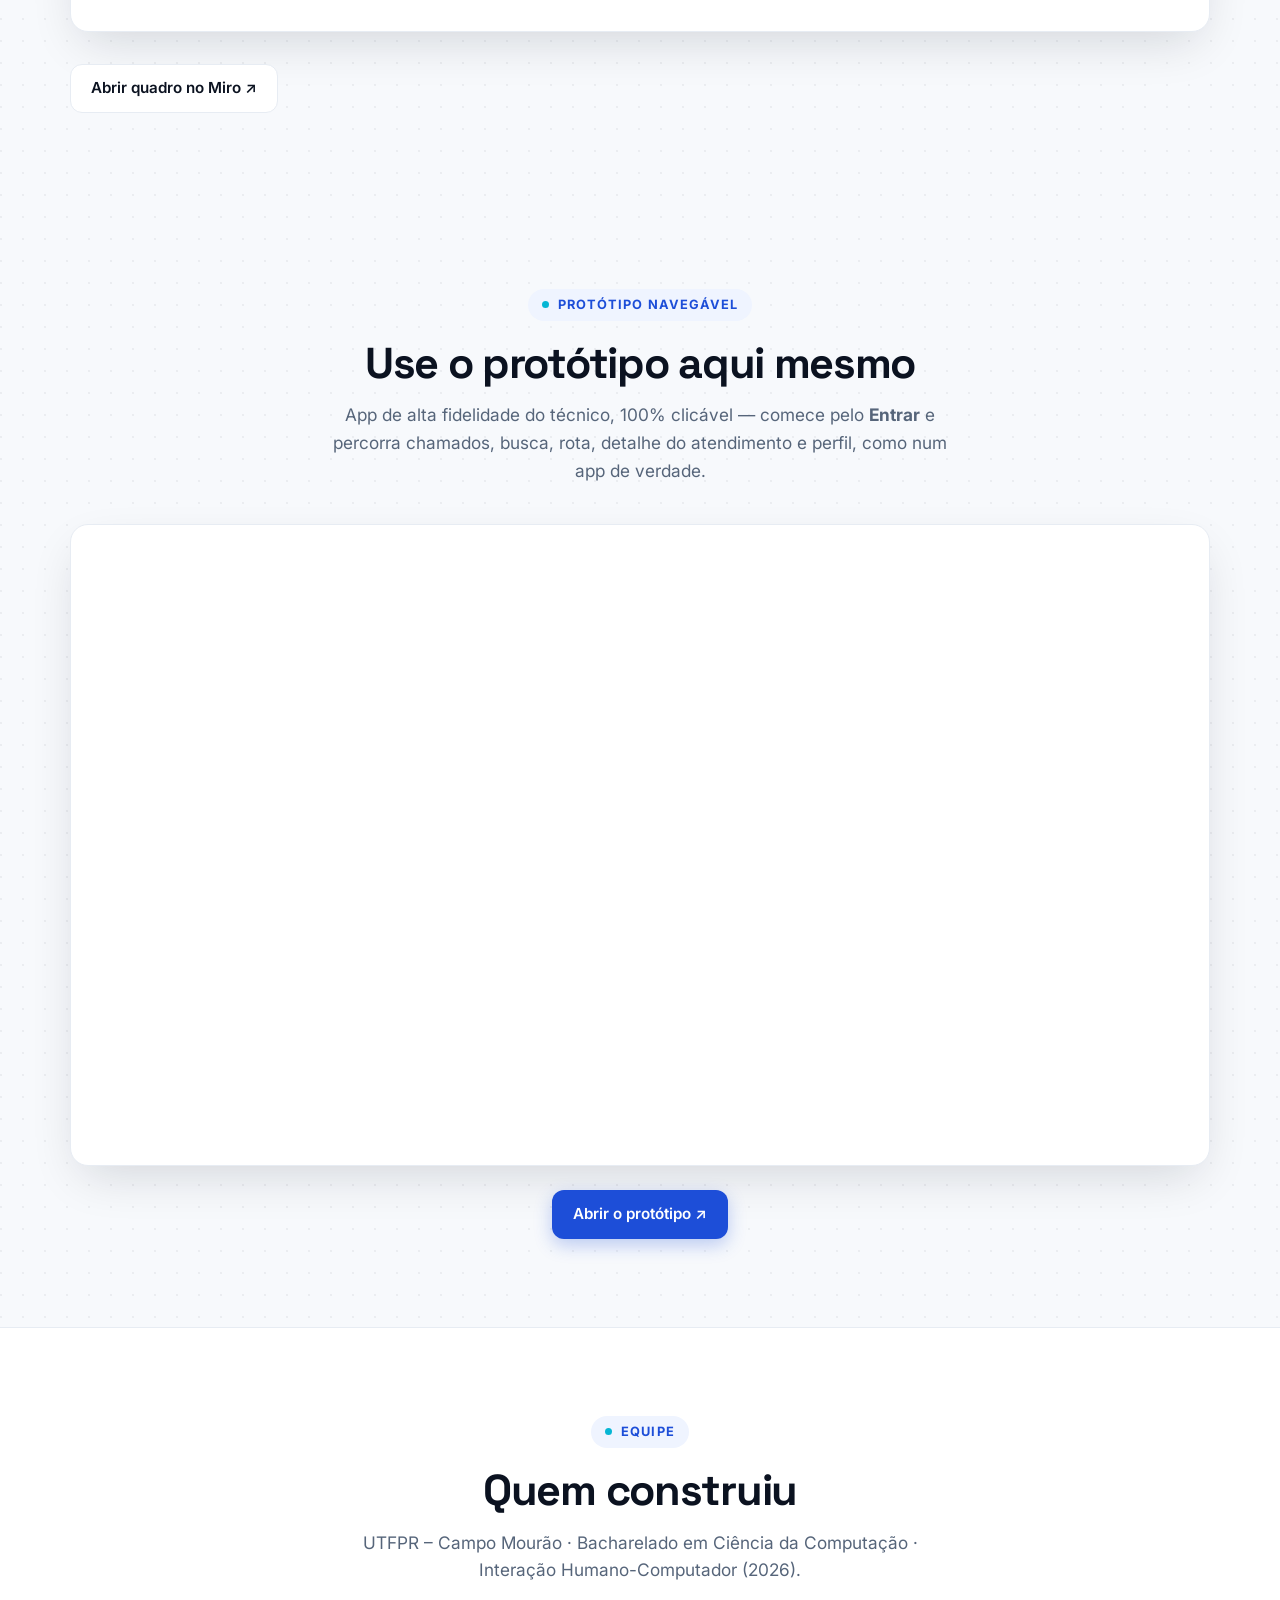
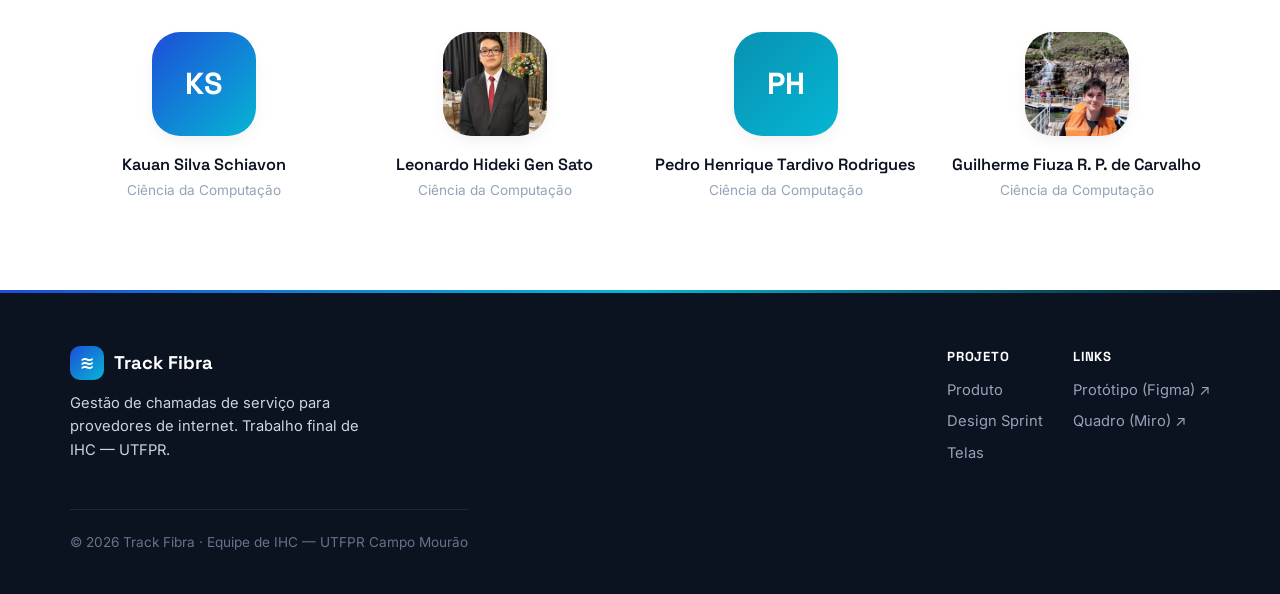
==== commit dff3d297: "Landing: remove botão Figma Make e galeria de esboços; adiciona foto do Guilherme" ====
--- a/index.html
+++ b/index.html
@@ -180,15 +180,7 @@
         construídos colaborativamente e disponíveis no quadro interativo.</p>
     </div>
 
-    <h3 class="sketch-title">Esboços das soluções votadas</h3>
-    <div class="sketch-grid">
-      <figure class="sketch-card"><img src="assets/sketch-login.jpg" alt="Esboço da tela de login" loading="lazy"><figcaption>1 · Login</figcaption></figure>
-      <figure class="sketch-card"><img src="assets/sketch-lista.jpg" alt="Esboço da lista de chamados" loading="lazy"><figcaption>2 · Chamados do dia</figcaption></figure>
-      <figure class="sketch-card"><img src="assets/sketch-rota.jpg" alt="Esboço da rota no mapa" loading="lazy"><figcaption>3 · Rota no mapa</figcaption></figure>
-      <figure class="sketch-card"><img src="assets/sketch-encerrar.jpg" alt="Esboço da tela de encerrar chamado" loading="lazy"><figcaption>4 · Encerrar chamado</figcaption></figure>
-    </div>
-
-    <div class="embed-wrap" style="margin-top:48px">
+    <div class="embed-wrap">
       <!-- O board precisa estar compartilhado ("qualquer pessoa com o link") para o embed renderizar. -->
       <iframe src="https://miro.com/app/live-embed/uXjVHEnk3OE=/?embedMode=view_only_without_ui&moveToViewport=-2200,-1100,5200,4200"
               title="Quadro do Design Sprint no Miro" allowfullscreen loading="lazy"></iframe>
@@ -204,21 +196,18 @@
 <section id="prototipo" class="figma">
   <div class="container">
     <div class="center">
-      <span class="eyebrow">App interativo</span>
-      <h2 class="title">Use o Track Fibra aqui mesmo</h2>
-      <p class="lead">App funcional do técnico, feito no Figma Make — comece pelo <b>Entrar</b> e percorra
-        chamados, busca, rota, detalhe do atendimento e perfil. Todo botão funciona, como num app de verdade.</p>
+      <span class="eyebrow">Protótipo navegável</span>
+      <h2 class="title">Use o protótipo aqui mesmo</h2>
+      <p class="lead">App de alta fidelidade do técnico, 100% clicável — comece pelo <b>Entrar</b> e percorra
+        chamados, busca, rota, detalhe do atendimento e perfil, como num app de verdade.</p>
     </div>
     <div class="embed-wrap">
-      <!-- Embed do PROTÓTIPO Figma (esse renderiza embarcado; precisa do arquivo compartilhado publicamente).
-           O app do Figma Make NÃO pode ser embarcado (frame-ancestors 'self') — entra como botão abaixo.
-           Para embarcar o Make inline: publicá-lo (Publish) e trocar este iframe pela URL pública (*.figma.site). -->
+      <!-- Embed do PROTÓTIPO Figma (precisa do arquivo compartilhado publicamente para renderizar). -->
       <iframe title="Protótipo Track Fibra no Figma" allowfullscreen loading="lazy"
         src="https://embed.figma.com/proto/WlkwUAUbbs0dsNf184dEUv/Track-Fibra?node-id=6-2&starting-point-node-id=6-2&scaling=scale-down-width&embed-host=share"></iframe>
     </div>
     <p class="center" style="margin-top:24px">
-      <a class="btn btn-primary" href="https://www.figma.com/make/wCyKSvhhrmyxBksufyNuY4/TrackFibra?fullscreen=1&t=at6dFNdWYgCPzNAk-1&code-node-id=0-9" target="_blank" rel="noopener">▶ Abrir o app (Figma Make) ↗</a>
-      <a class="btn btn-ghost" href="https://www.figma.com/proto/WlkwUAUbbs0dsNf184dEUv/Track-Fibra?node-id=6-2&starting-point-node-id=6-2&scaling=scale-down-width" target="_blank" rel="noopener">Ver protótipo no Figma ↗</a>
+      <a class="btn btn-primary" href="https://www.figma.com/proto/WlkwUAUbbs0dsNf184dEUv/Track-Fibra?node-id=6-2&starting-point-node-id=6-2&scaling=scale-down-width" target="_blank" rel="noopener">Abrir o protótipo ↗</a>
     </p>
   </div>
 </section>
@@ -246,7 +235,7 @@
         <h4>Pedro Henrique Tardivo Rodrigues</h4><p>Ciência da Computação</p>
       </div>
       <div class="member">
-        <div class="avatar" style="background:linear-gradient(135deg,#1D4ED8,#22D3EE)">GF</div>
+        <img class="avatar" src="assets/foto-guilherme.jpg" alt="Guilherme Fiuza R. P. de Carvalho" style="object-position:60% 20%">
         <h4>Guilherme Fiuza R. P. de Carvalho</h4><p>Ciência da Computação</p>
       </div>
     </div>
--- a/styles.css
+++ b/styles.css
@@ -227,13 +227,4 @@
 .reveal.in{opacity:1;transform:none}
 @media(prefers-reduced-motion:reduce){.reveal{opacity:1;transform:none;transition:none}}
 
-/* ===== Esboços do Design Sprint ===== */
-.sketch-title{font-family:var(--display);font-size:1.15rem;font-weight:600;text-align:center;margin:40px 0 22px;color:var(--ink-2)}
-.sketch-grid{display:grid;grid-template-columns:repeat(4,1fr);gap:20px}
-.sketch-card{background:var(--card);border:1px solid var(--line);border-radius:var(--radius);padding:12px;box-shadow:var(--shadow-sm)}
-.sketch-card img{width:100%;height:300px;object-fit:cover;object-position:center top;border-radius:var(--radius-sm);background:#EEF3F8}
-.sketch-card figcaption{text-align:center;font-size:.9rem;font-weight:600;color:var(--gray);margin-top:10px}
-@media(max-width:860px){.sketch-grid{grid-template-columns:repeat(2,1fr)}}
-@media(max-width:480px){.sketch-grid{grid-template-columns:1fr}}
-
 .member img.avatar{object-fit:cover}
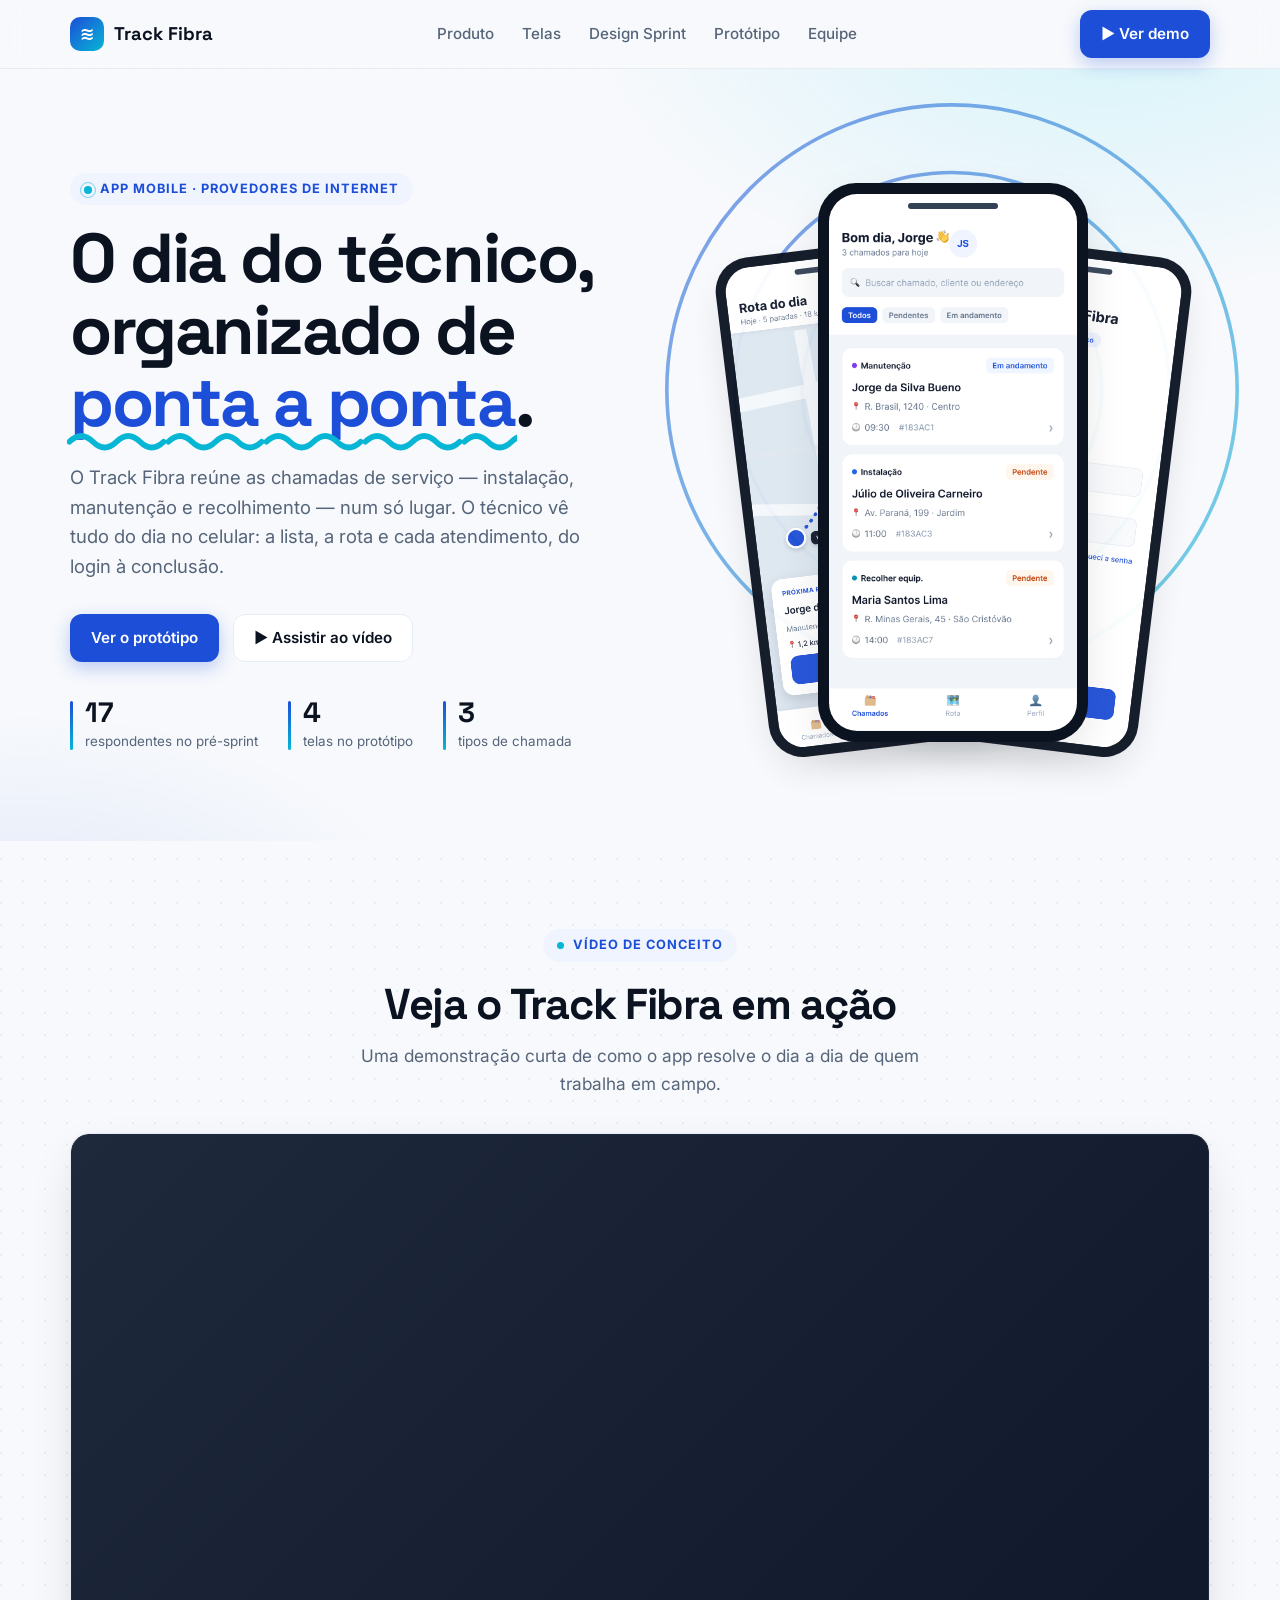
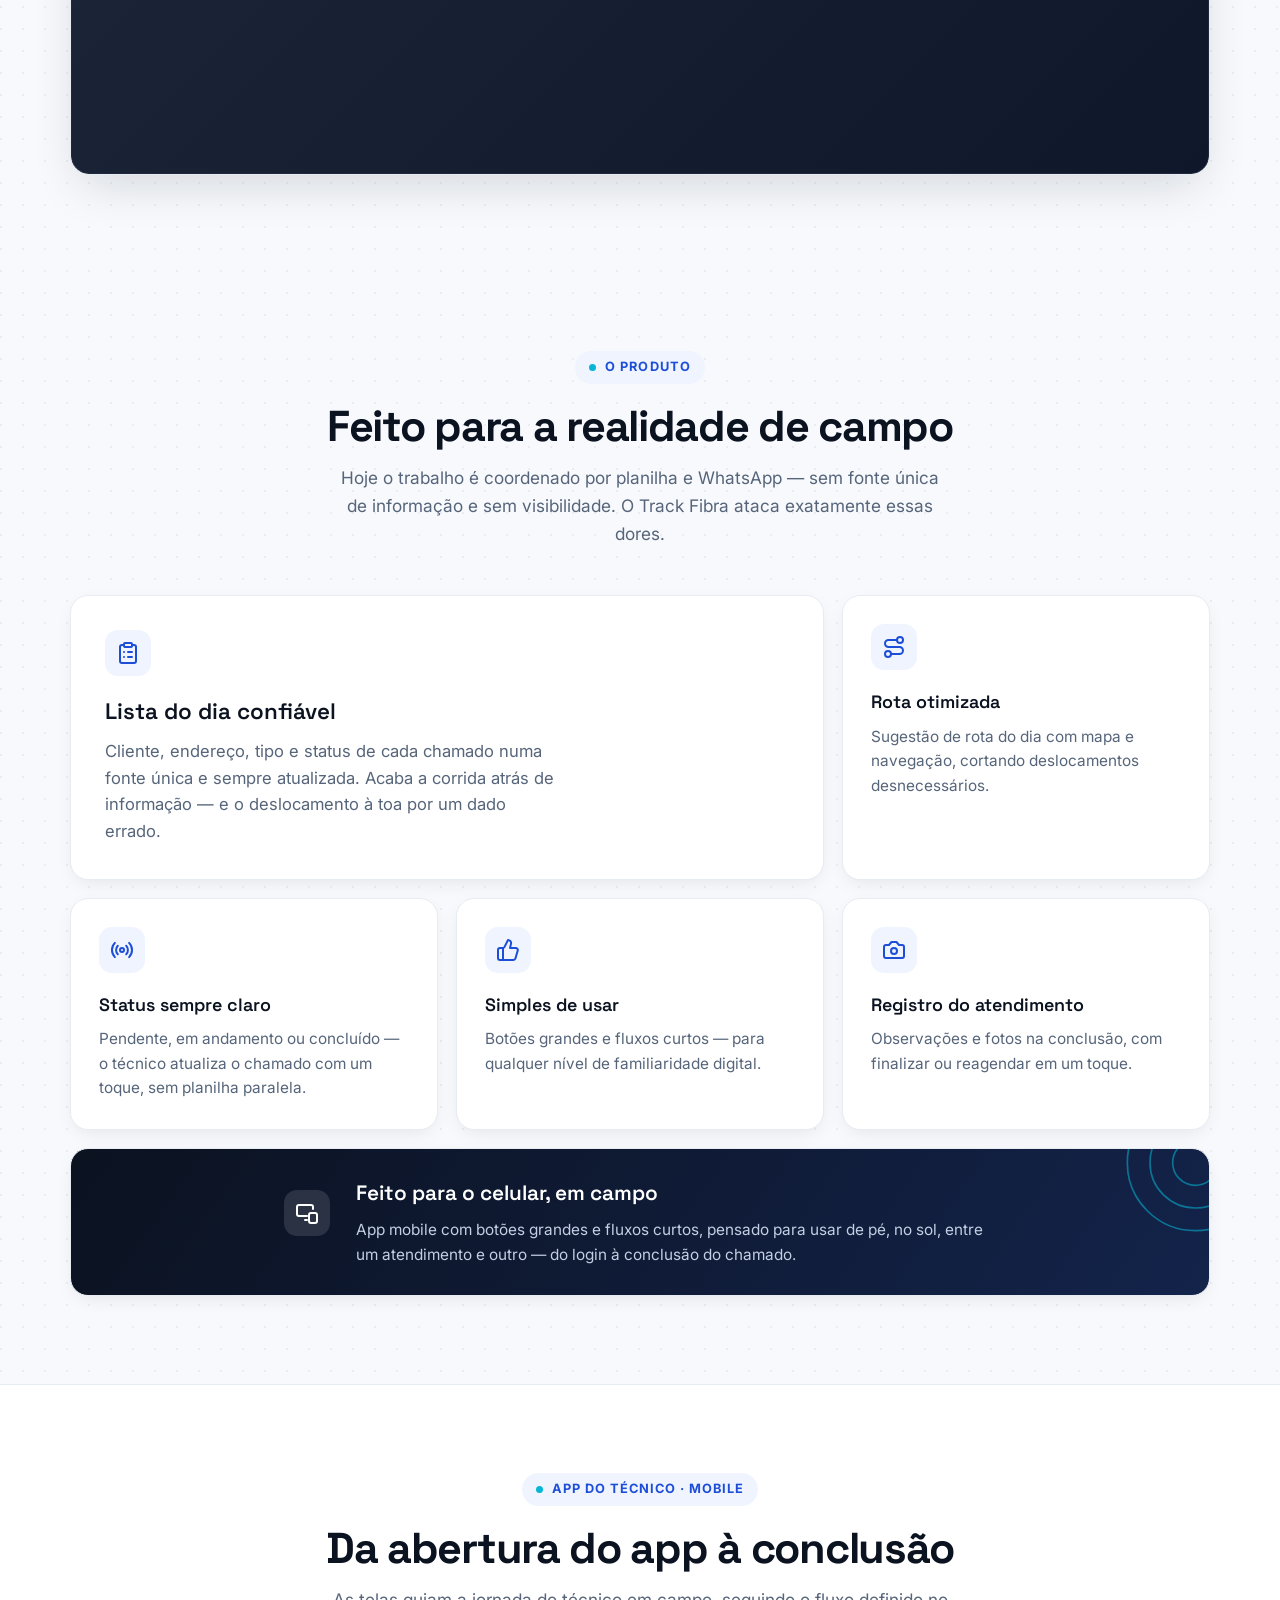
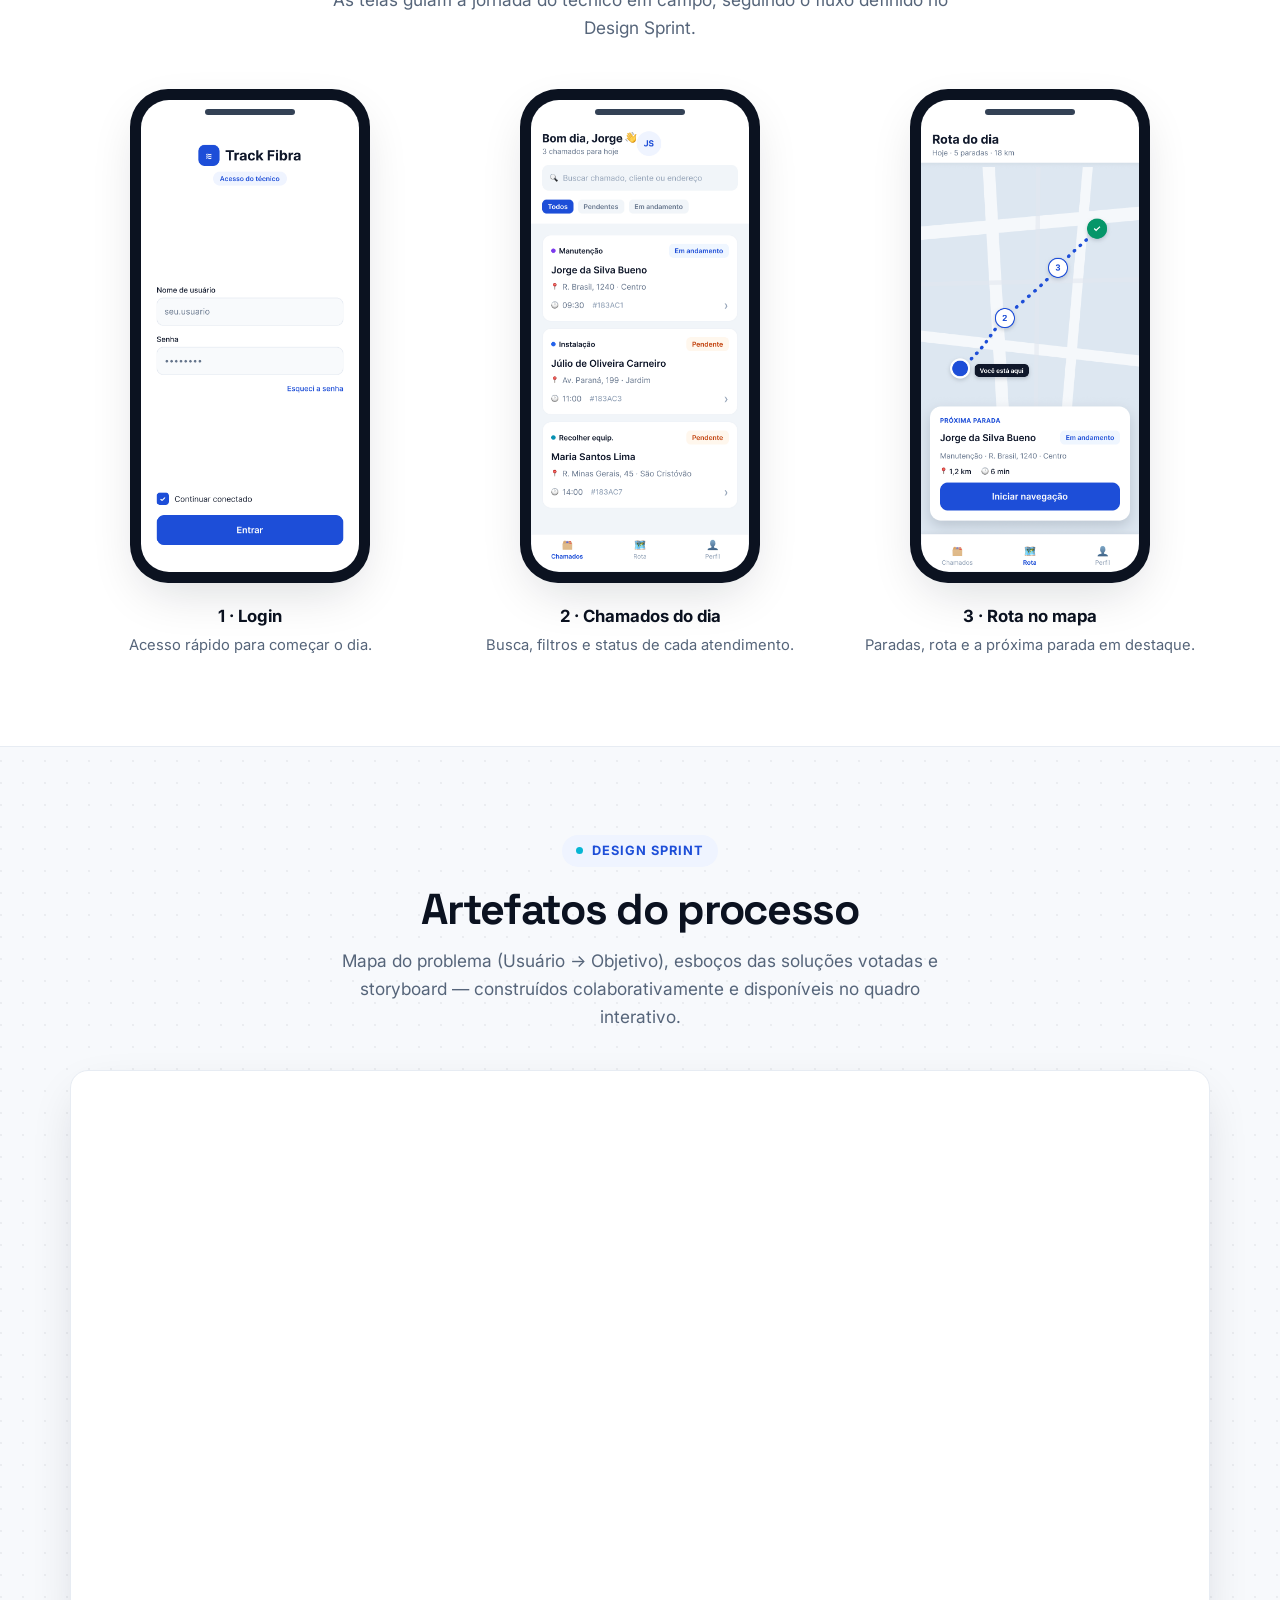
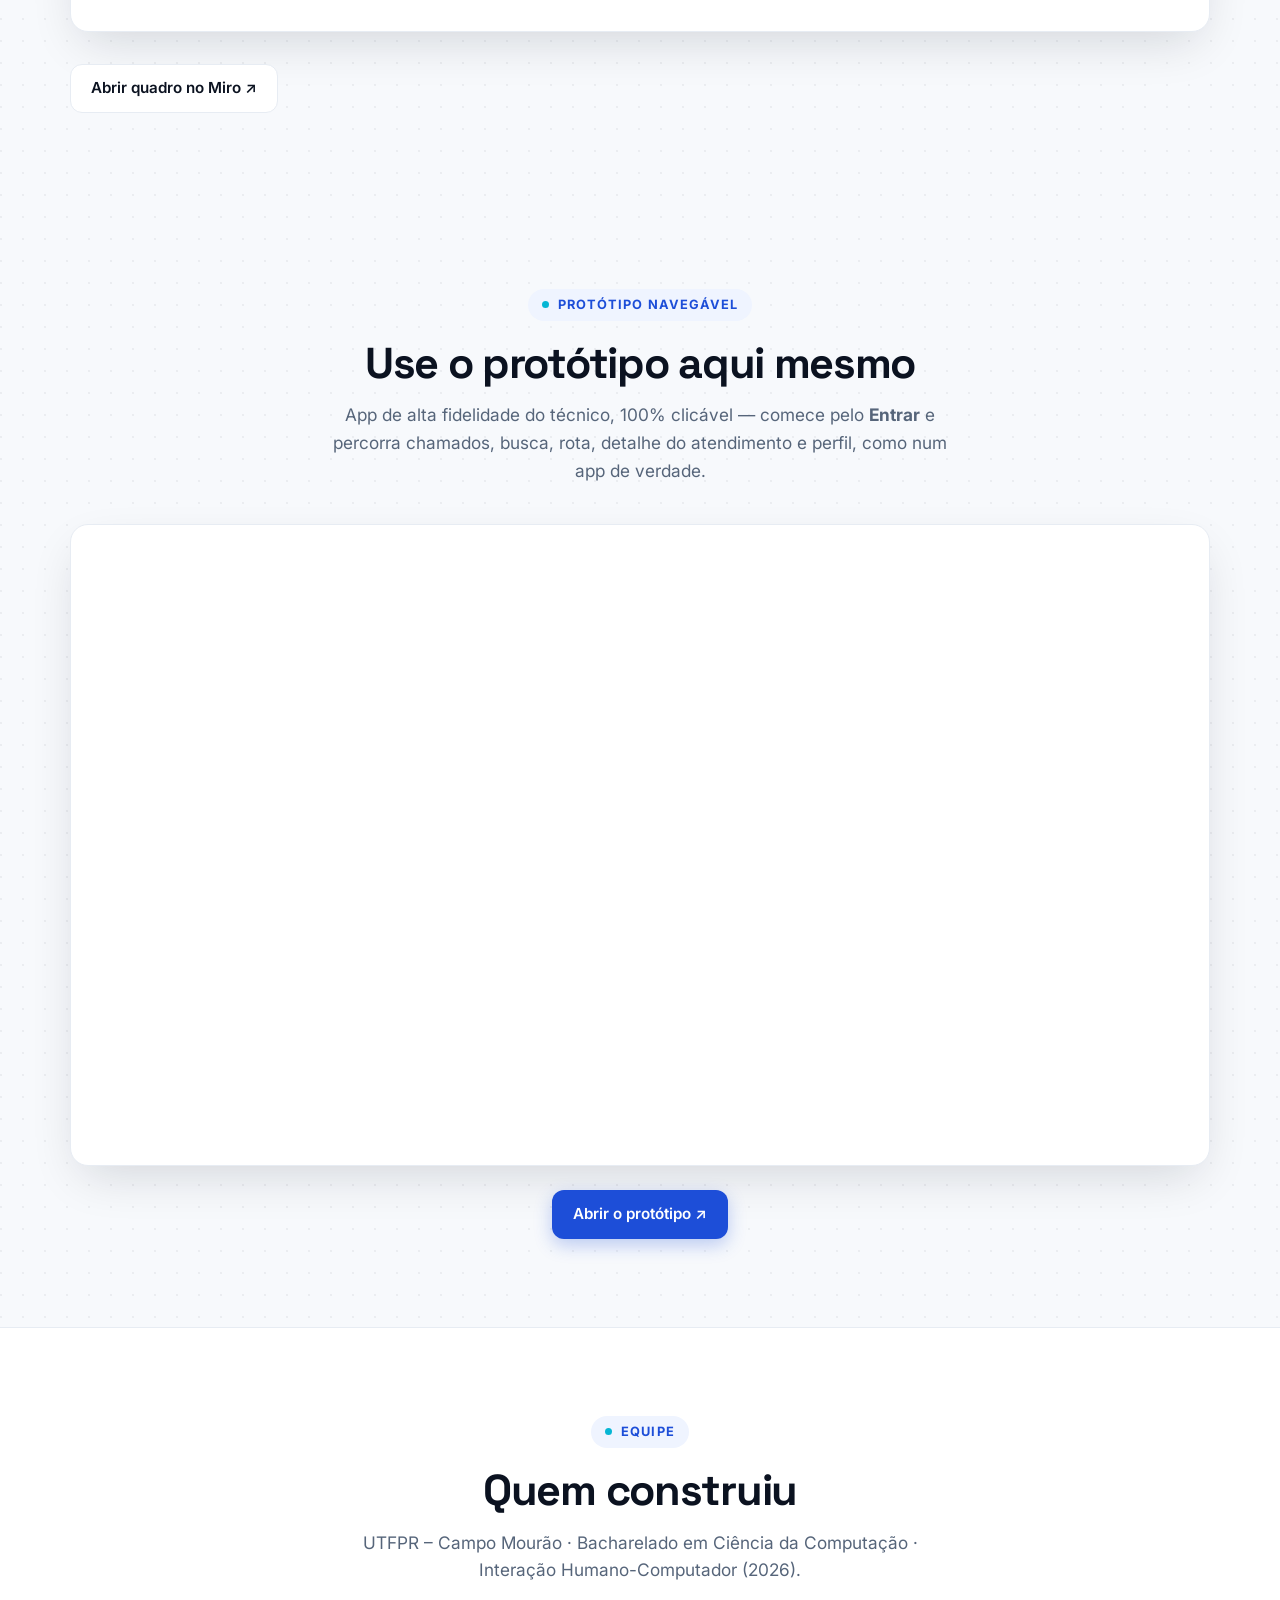
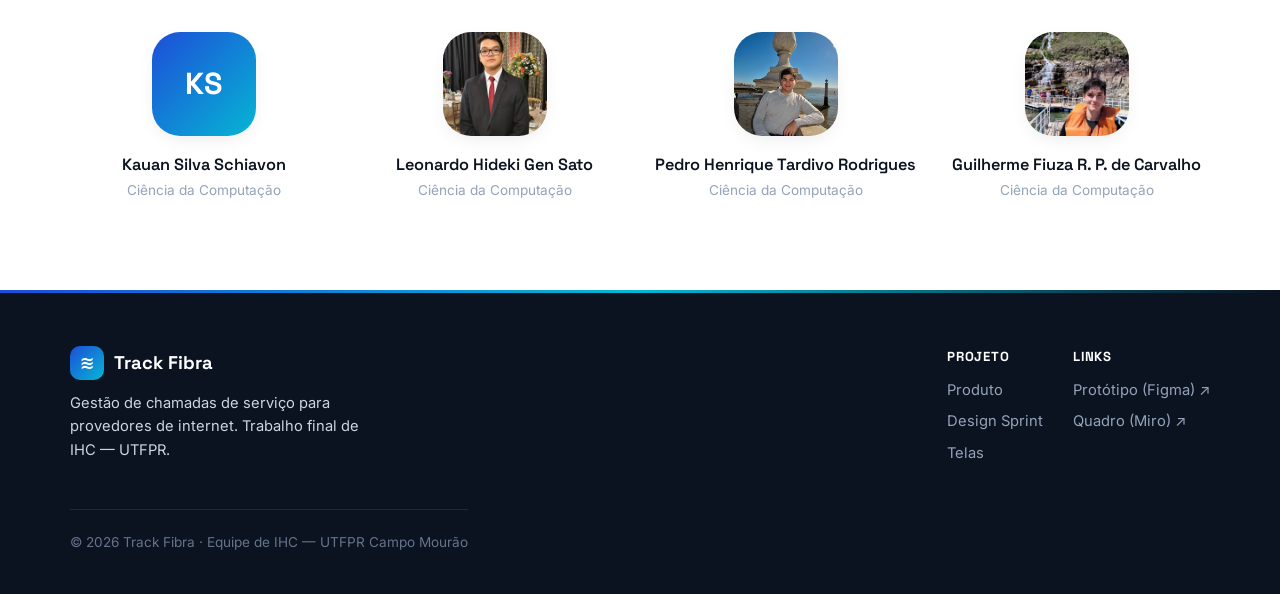
==== commit 86944e4a: "Landing: foto do Pedro + vídeo YouTube embarcado - Adiciona assets/foto-pedro.jpg (suéter cinza, bei" ====
--- a/index.html
+++ b/index.html
@@ -85,11 +85,7 @@
         2) Arquivo local: <div class="video-frame"><video src="assets/video.mp4" controls poster="assets/proto-lista.png"></video></div>
       -->
       <div class="video-frame">
-        <div>
-          <div class="play"><svg viewBox="0 0 24 24"><path d="M8 5v14l11-7z"/></svg></div>
-          <strong style="font-size:1.1rem">Vídeo conceito — em breve</strong>
-          <p class="video-note">Espaço reservado para o vídeo de demonstração (máx. 2 min). Basta substituir este bloco pelo embed do YouTube ou pelo arquivo <code>.mp4</code>.</p>
-        </div>
+        <iframe src="https://www.youtube.com/embed/_q96fIySsOo" allowfullscreen loading="lazy" title="Track Fibra — vídeo de conceito"></iframe>
       </div>
     </div>
   </div>
@@ -231,7 +227,7 @@
         <h4>Leonardo Hideki Gen Sato</h4><p>Ciência da Computação</p>
       </div>
       <div class="member">
-        <div class="avatar" style="background:linear-gradient(135deg,#0891B2,#06B6D4)">PH</div>
+        <img class="avatar" src="assets/foto-pedro.jpg" alt="Pedro Henrique Tardivo Rodrigues">
         <h4>Pedro Henrique Tardivo Rodrigues</h4><p>Ciência da Computação</p>
       </div>
       <div class="member">
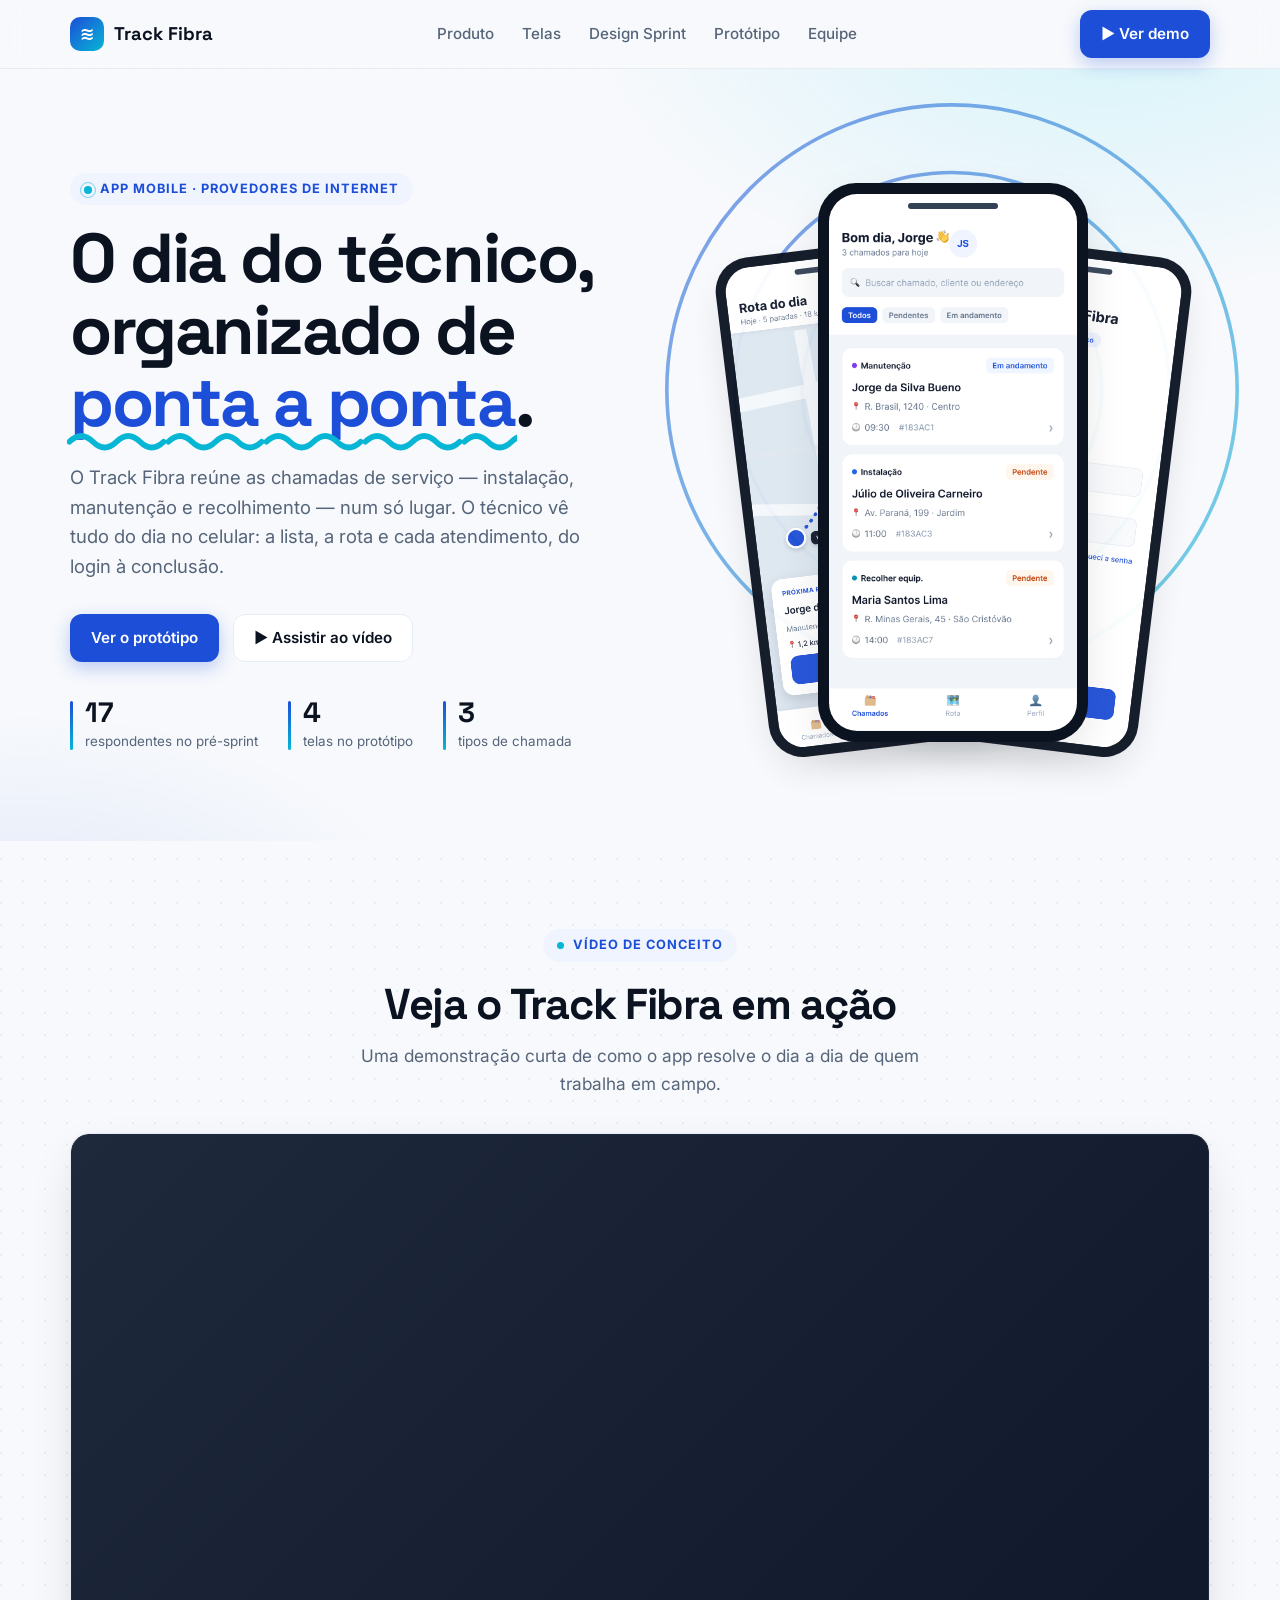
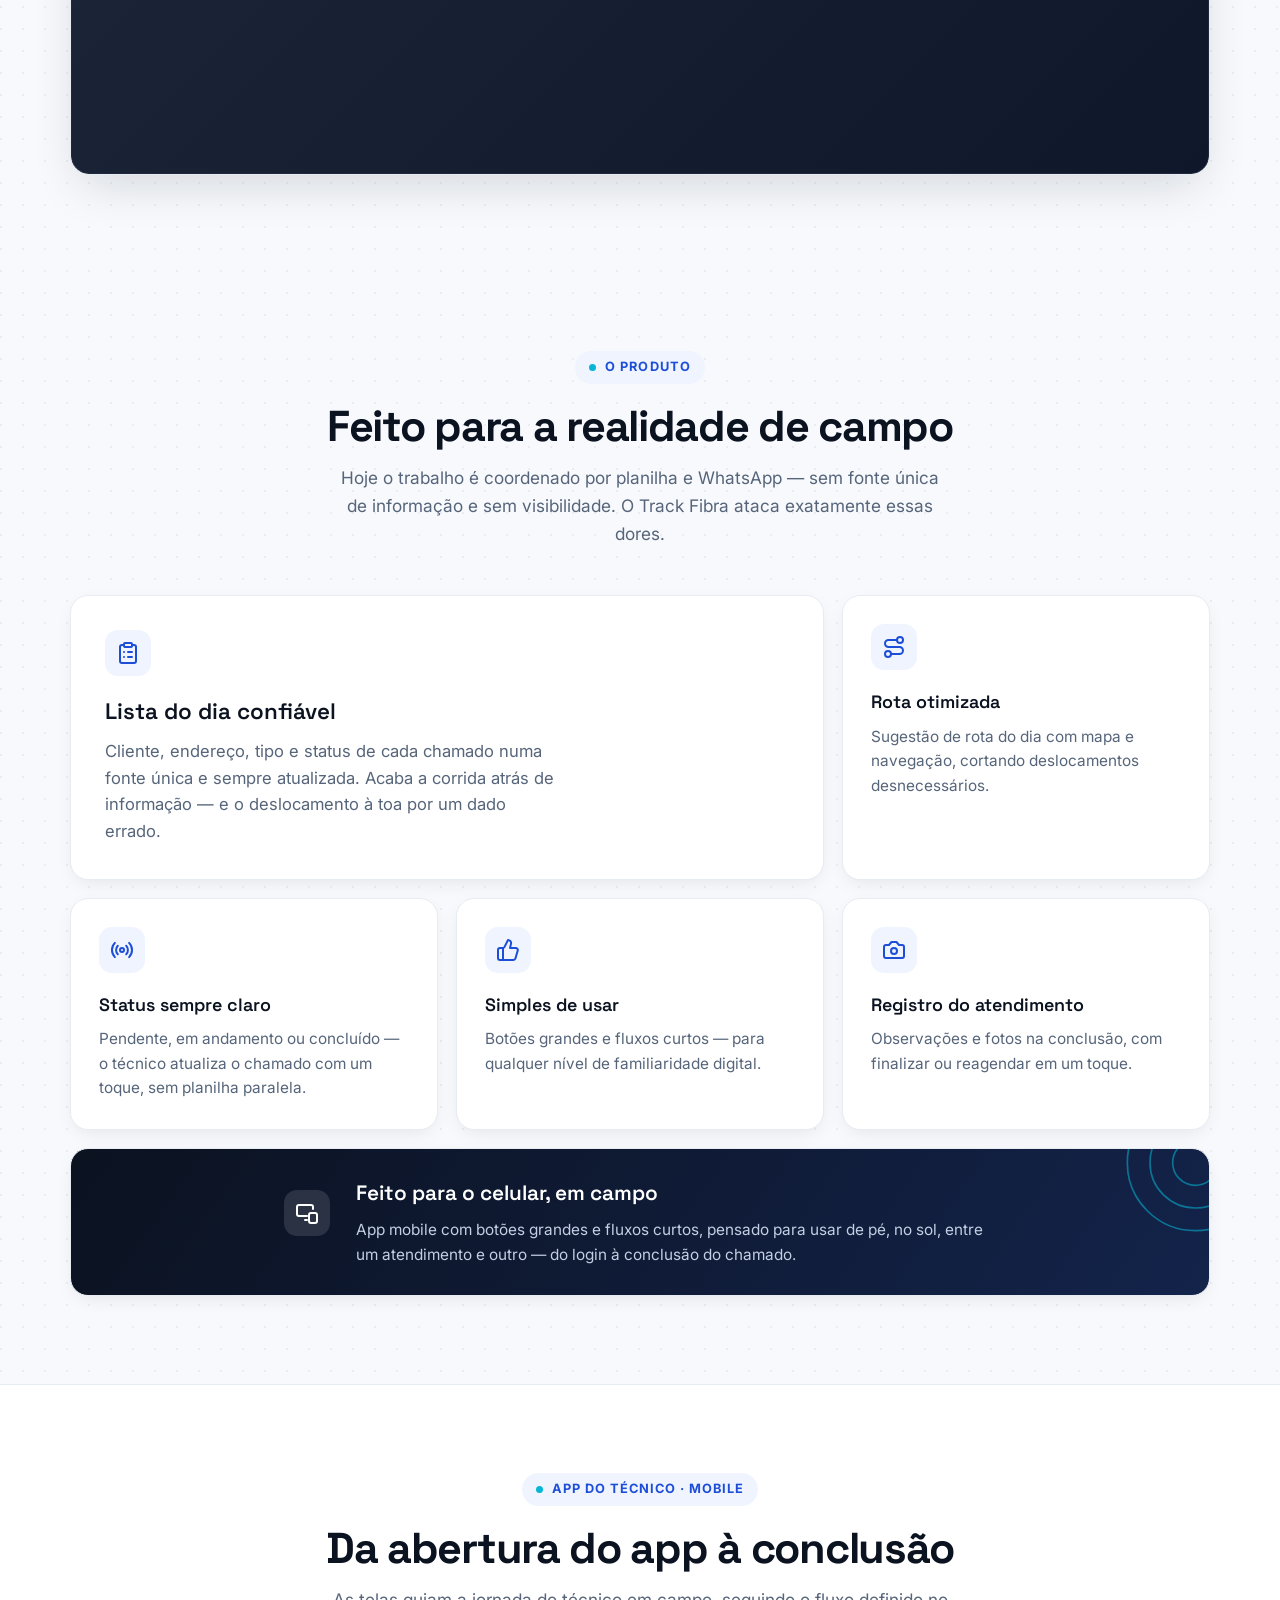
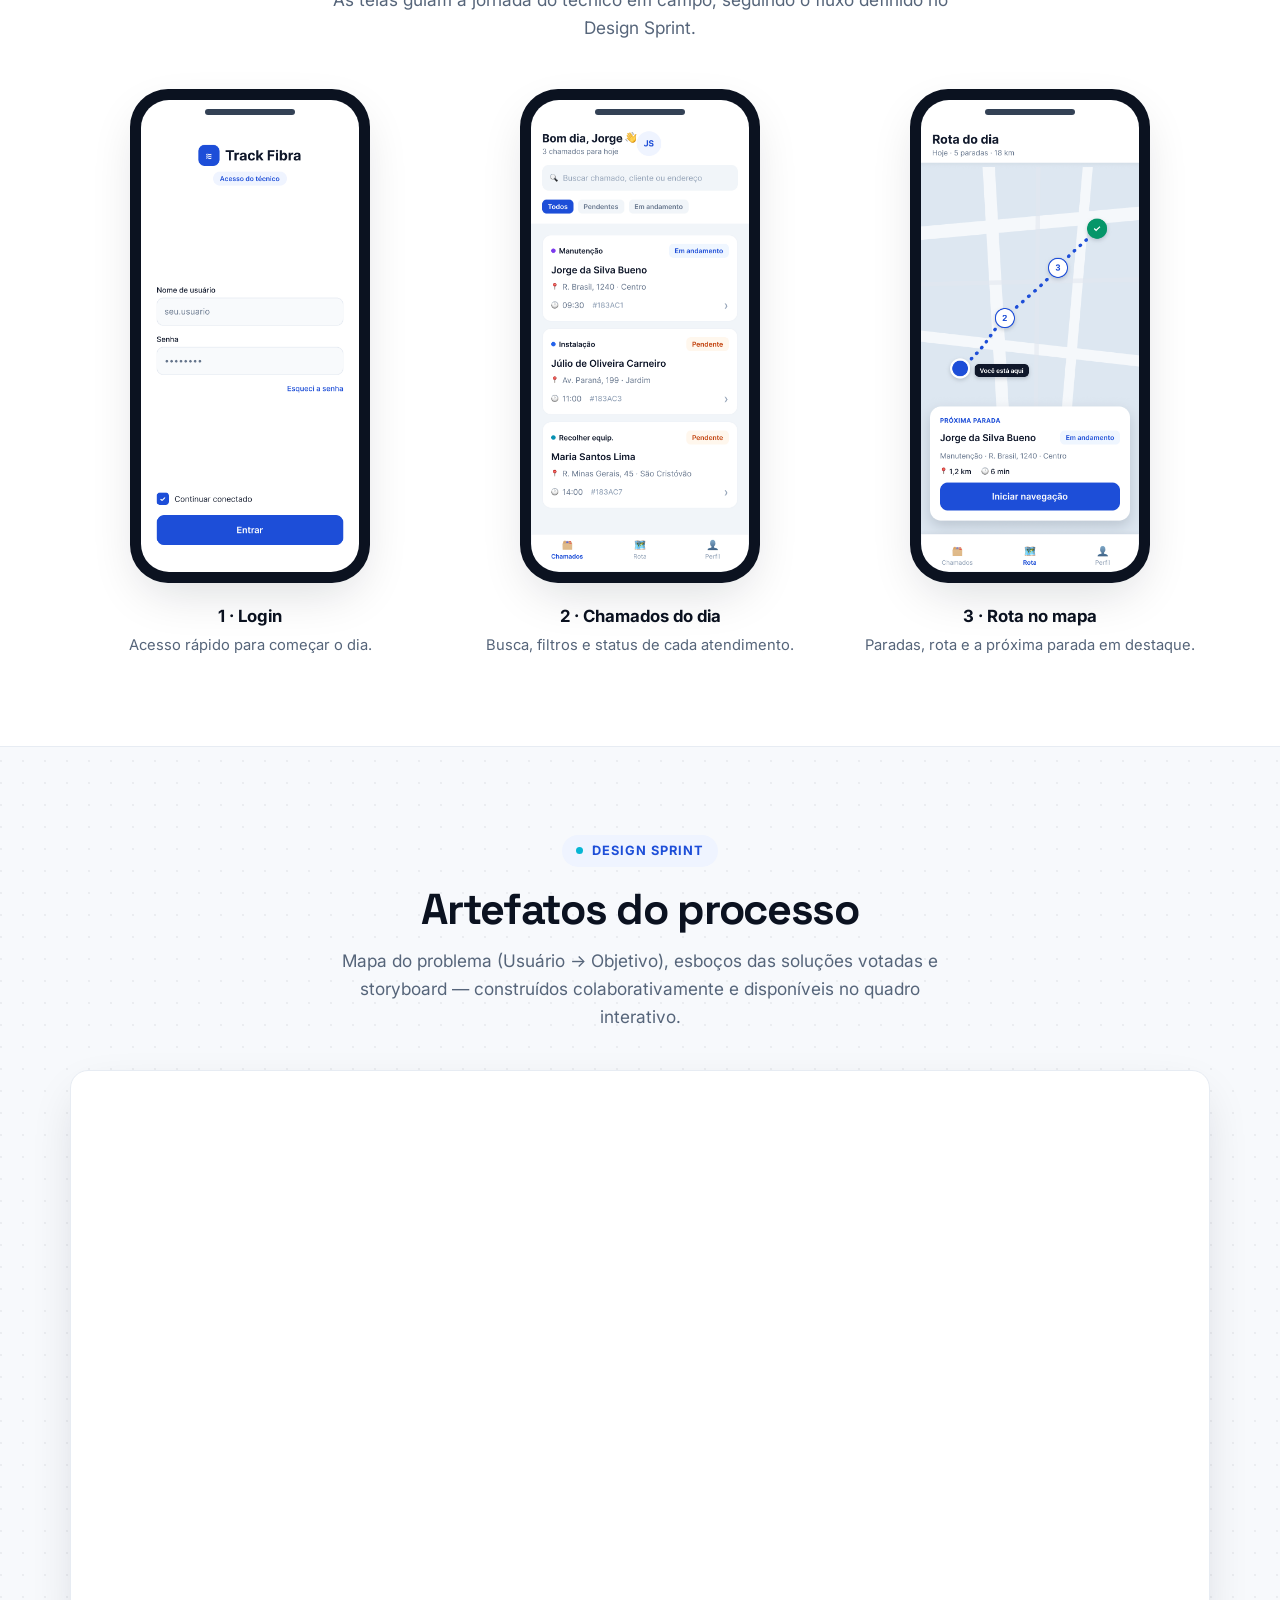
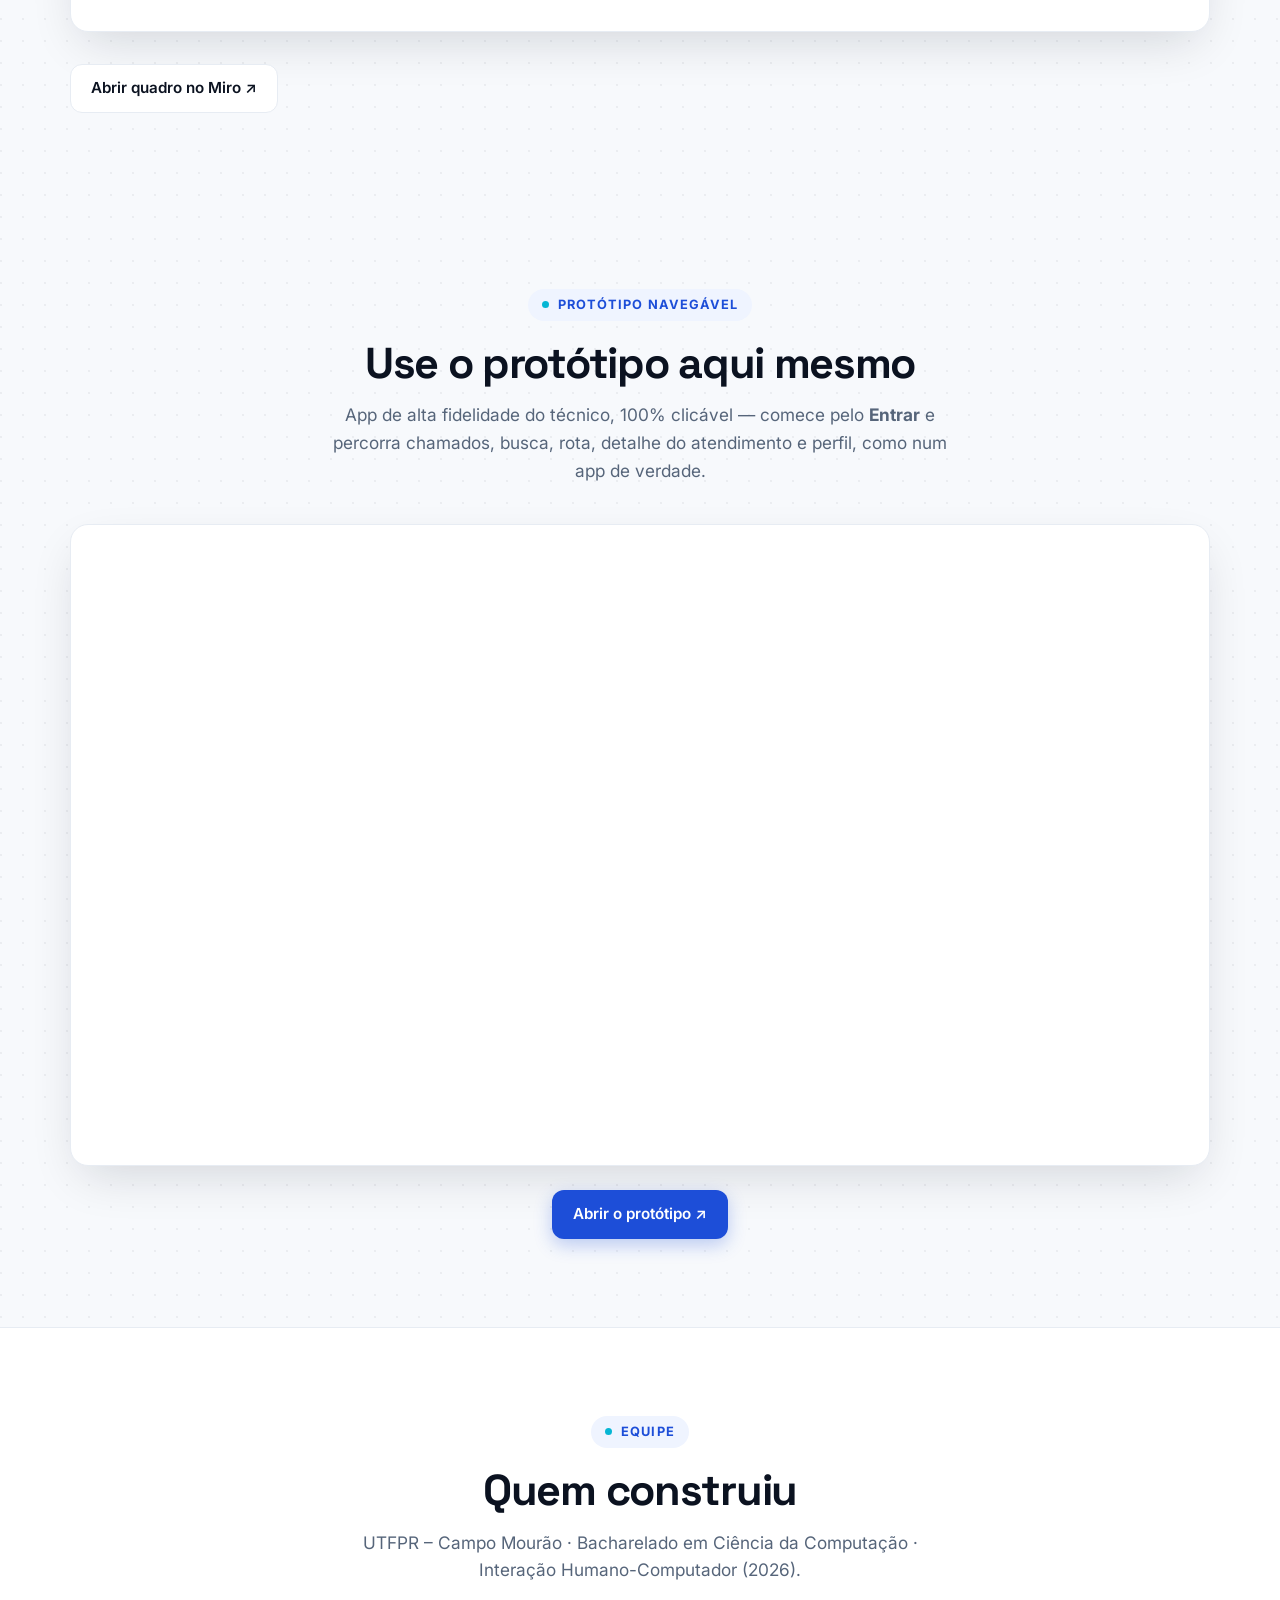
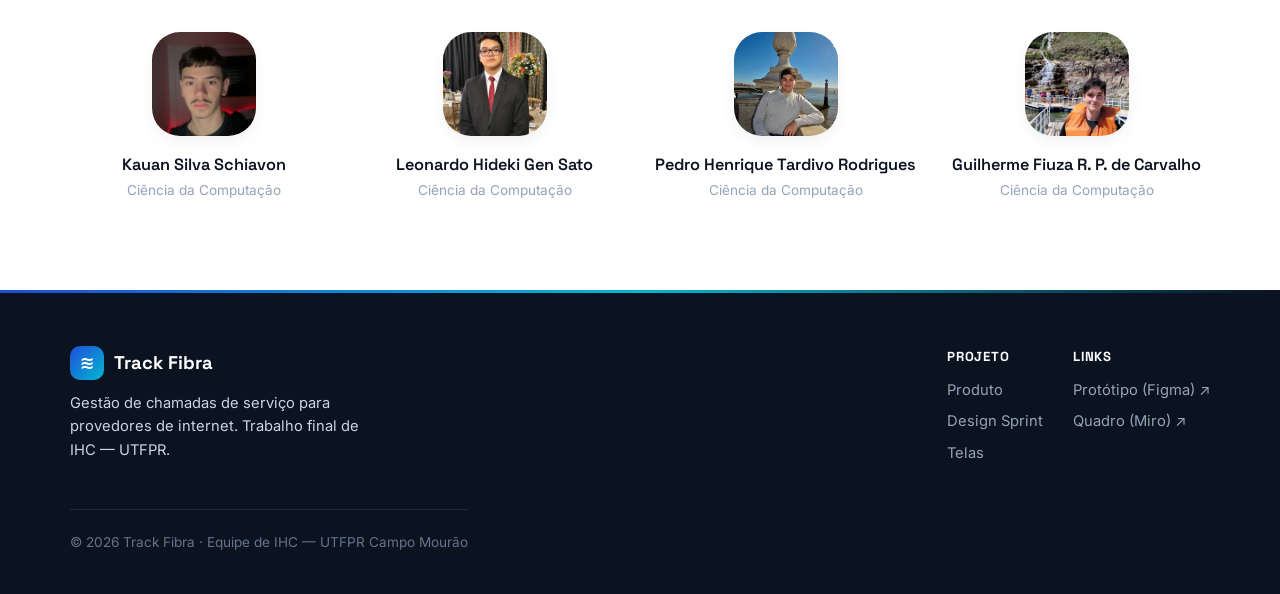
==== commit c3e1cbf7: "add foto kauan landing page" ====
--- a/index.html
+++ b/index.html
@@ -218,10 +218,11 @@
     </div>
     <div class="team-grid">
       <!-- Para usar fotos reais: troque a div.avatar por <img class="avatar" src="assets/foto-nome.jpg" alt="Nome"> -->
-      <div class="member">
-        <div class="avatar" style="background:linear-gradient(135deg,#1D4ED8,#06B6D4)">KS</div>
-        <h4>Kauan Silva Schiavon</h4><p>Ciência da Computação</p>
-      </div>
+<div class="member">
+    <img class="avatar" src="assets/foto-kauan.jpg" alt="Kauan Silva Schiavon">
+    <h4>Kauan Silva Schiavon</h4>
+    <p>Ciência da Computação</p>
+</div>
       <div class="member">
         <img class="avatar" src="assets/foto-leonardo.jpg" alt="Leonardo Hideki Gen Sato" style="object-position:center 18%">
         <h4>Leonardo Hideki Gen Sato</h4><p>Ciência da Computação</p>
